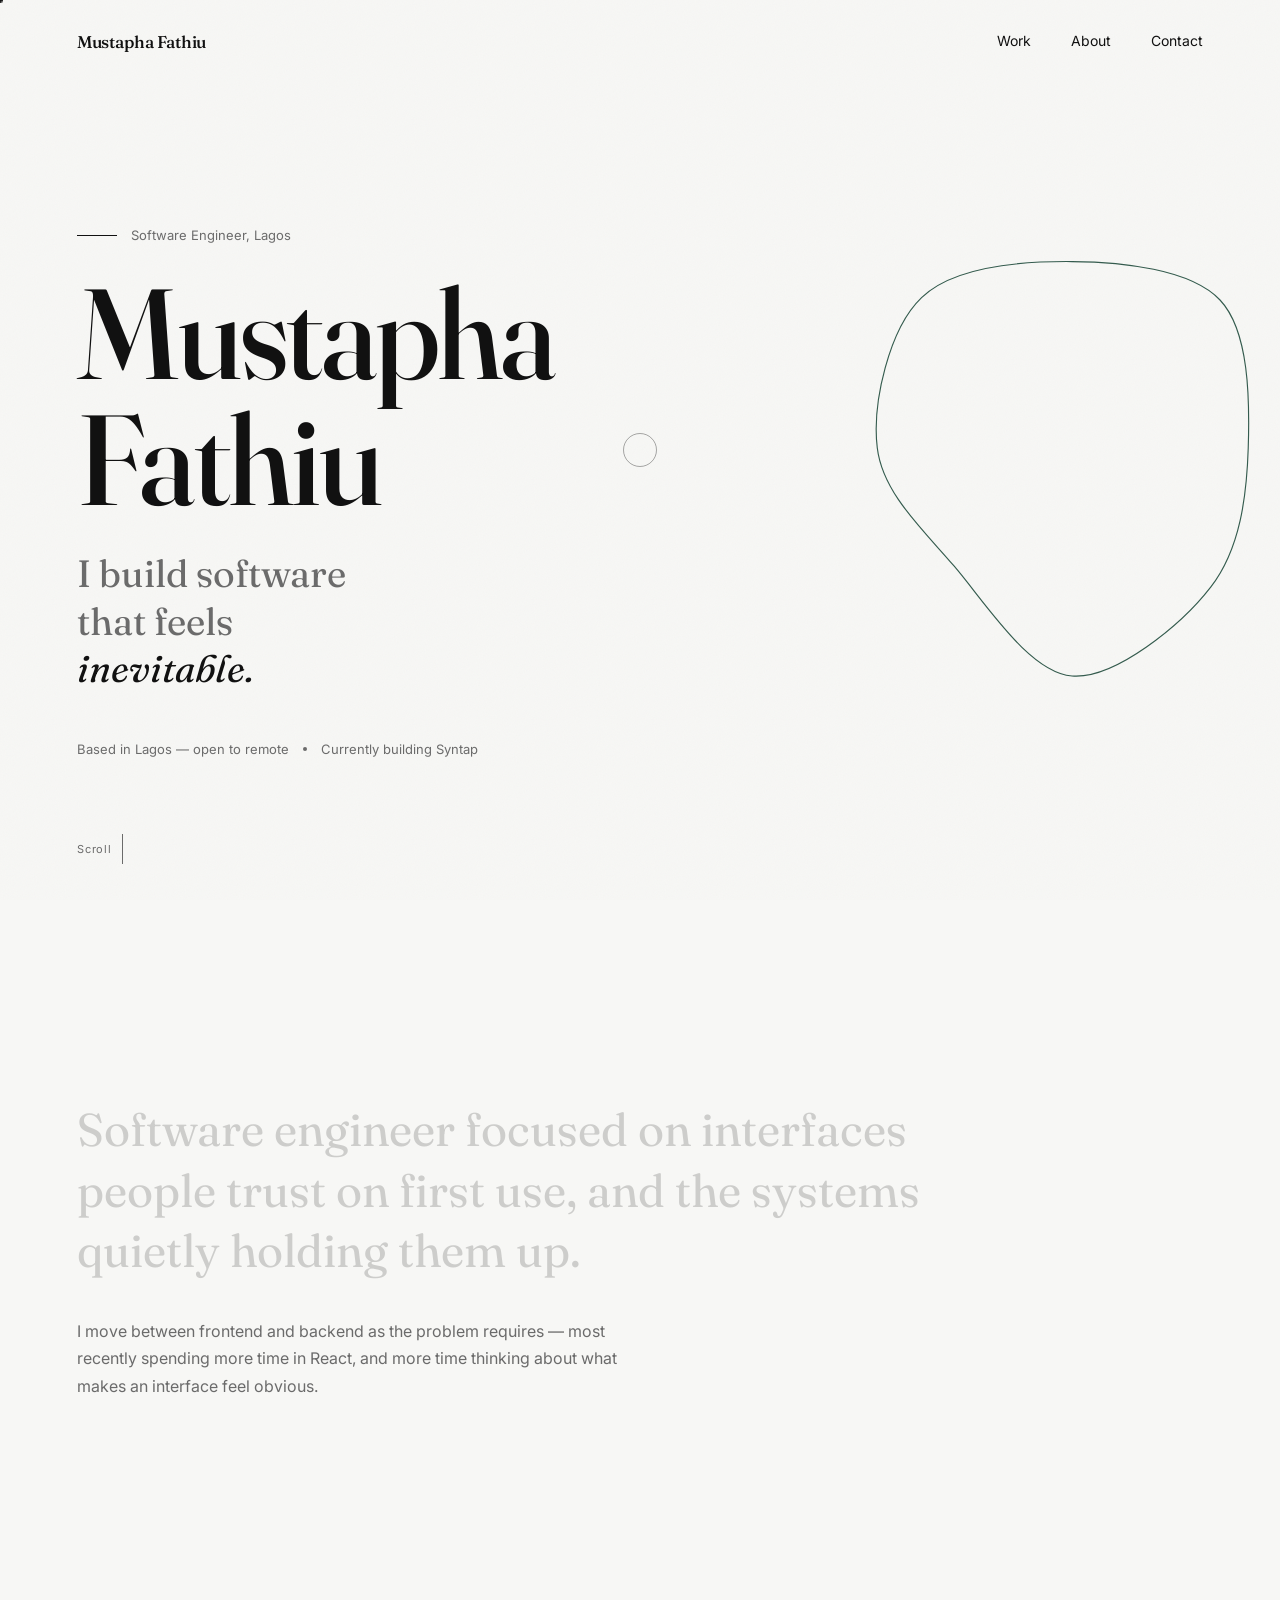
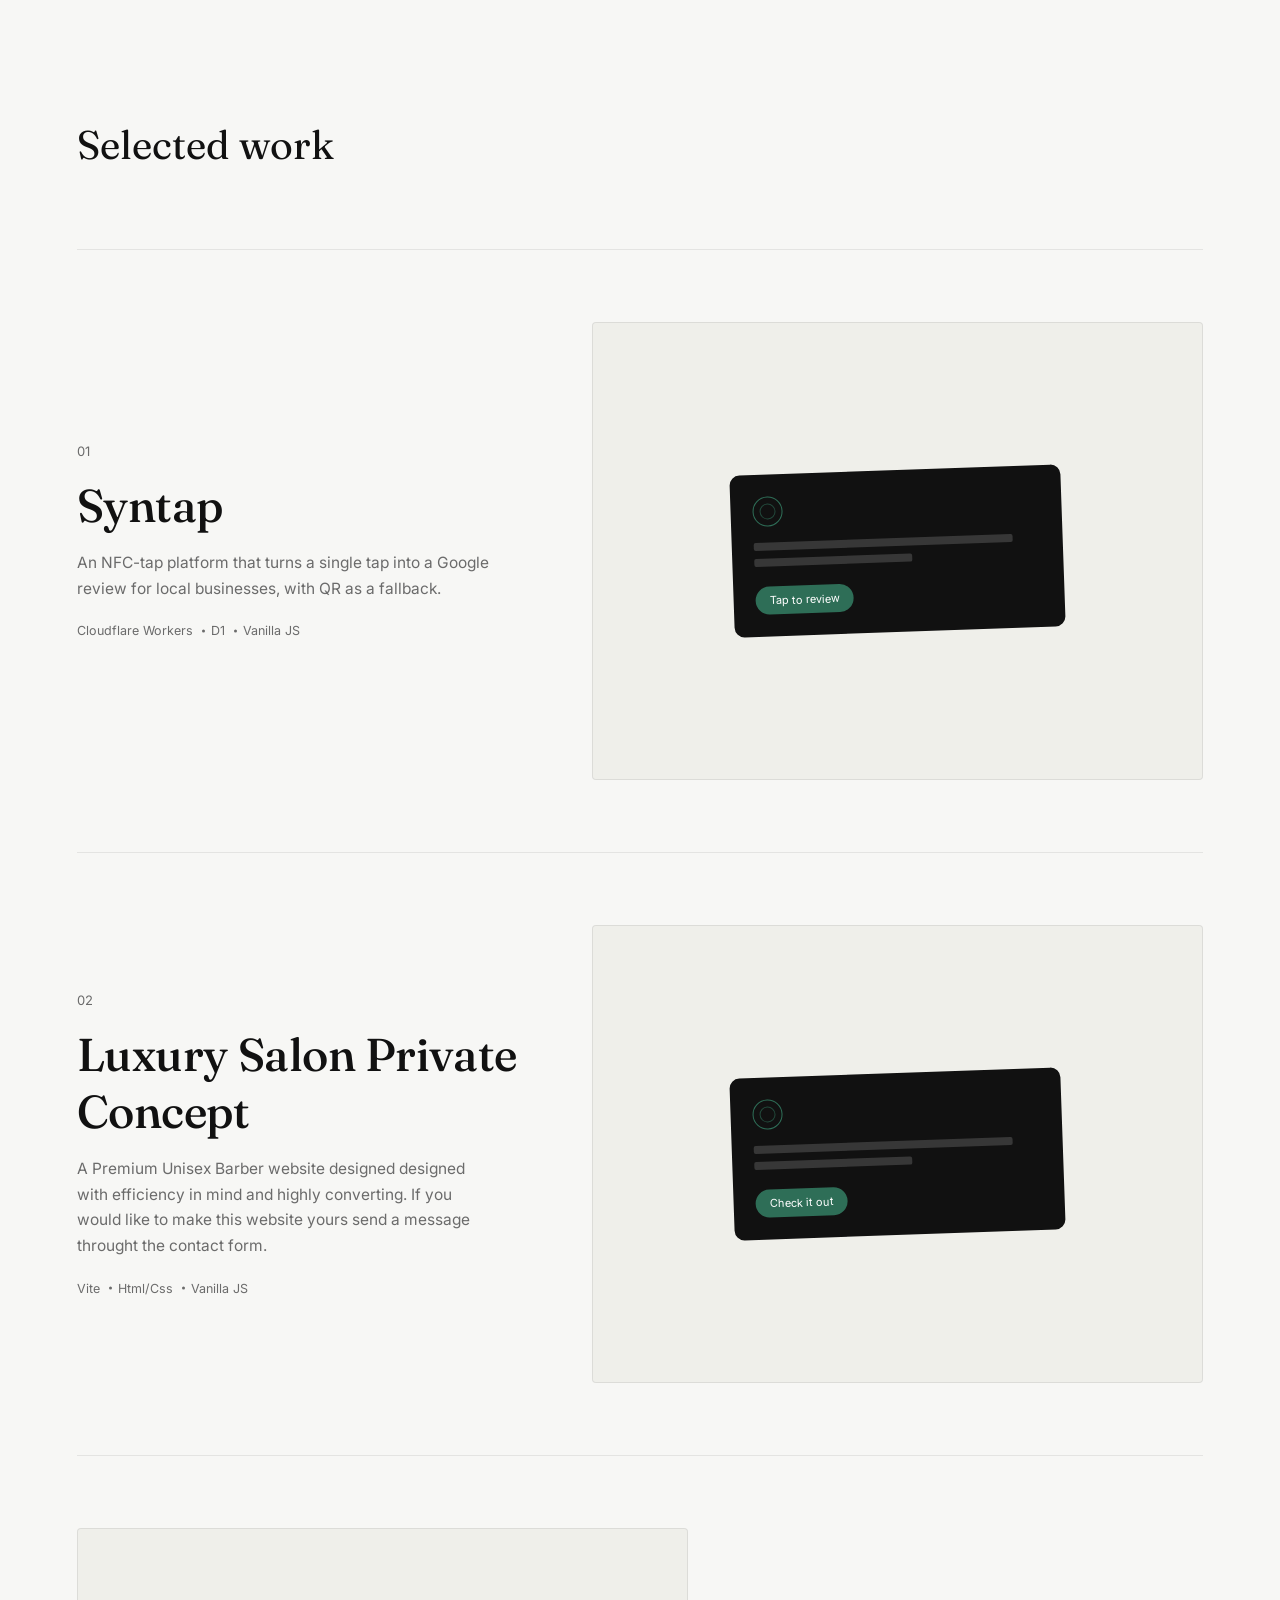
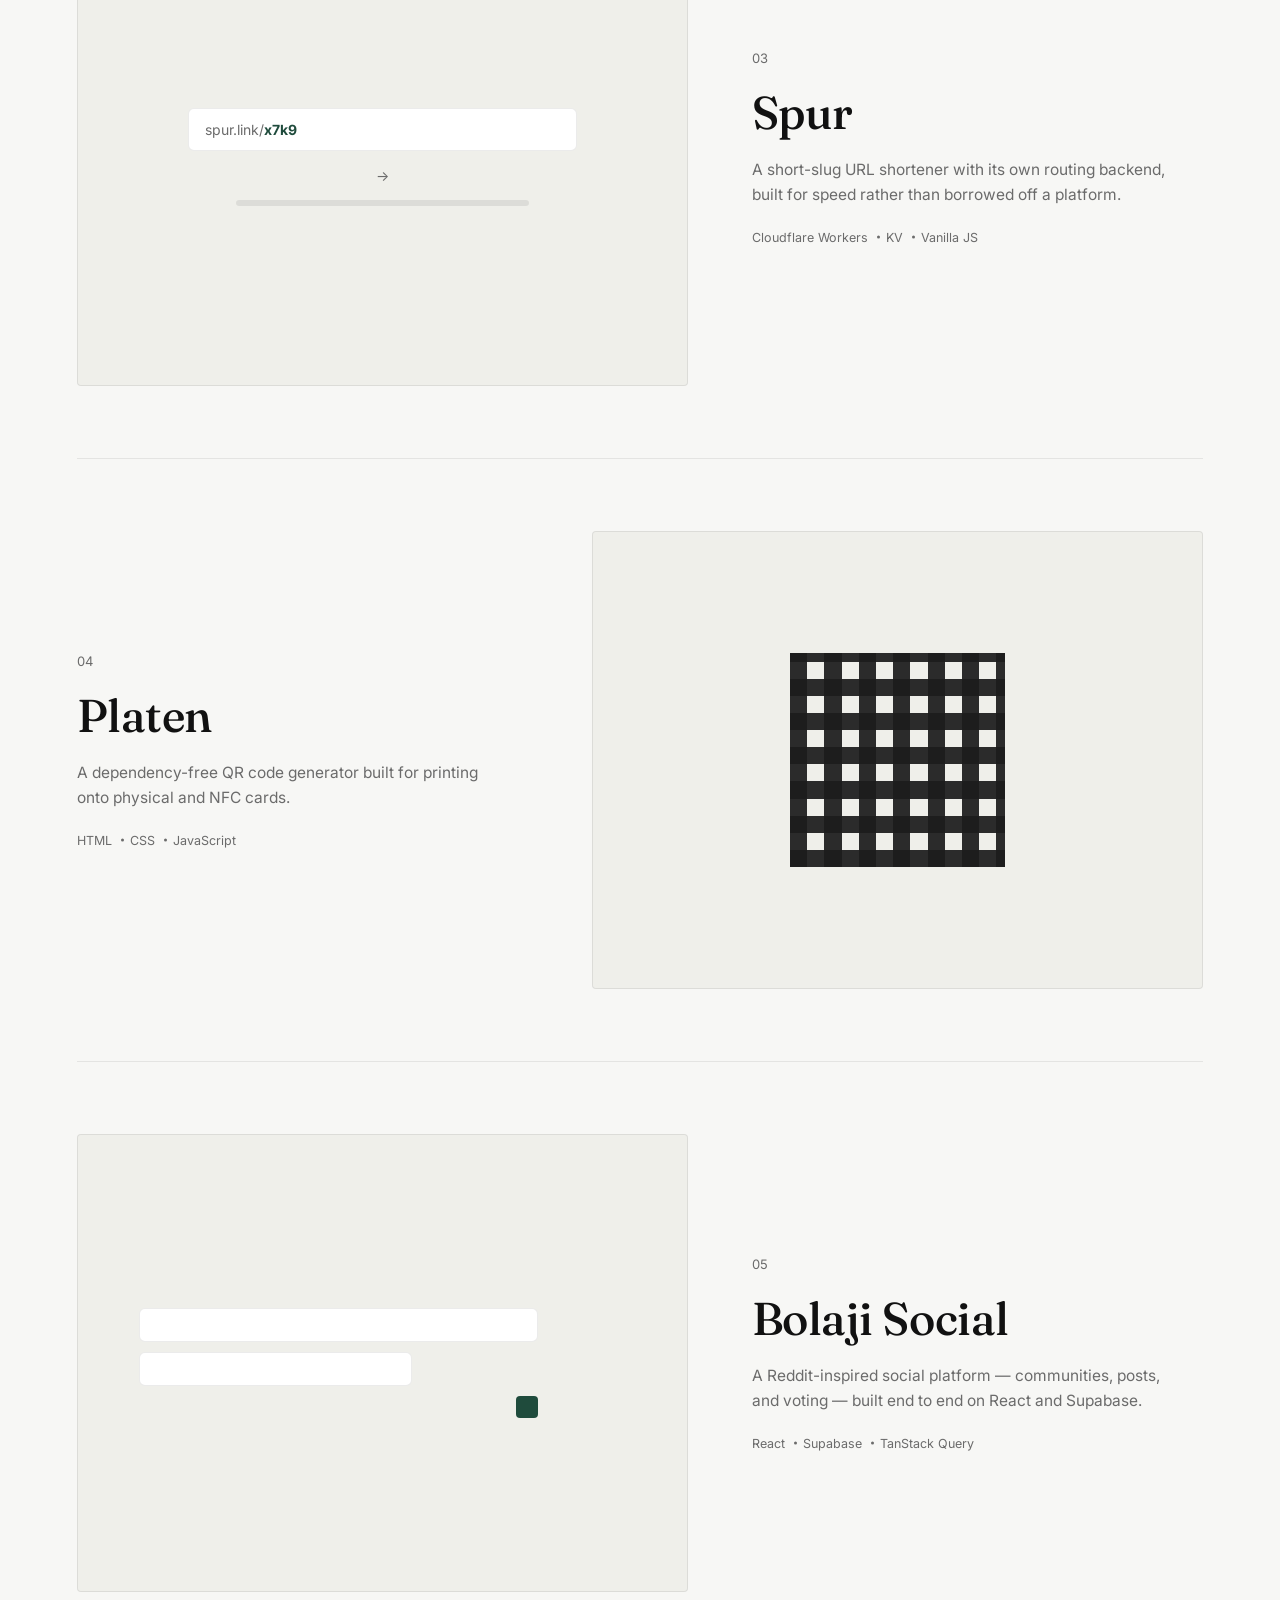
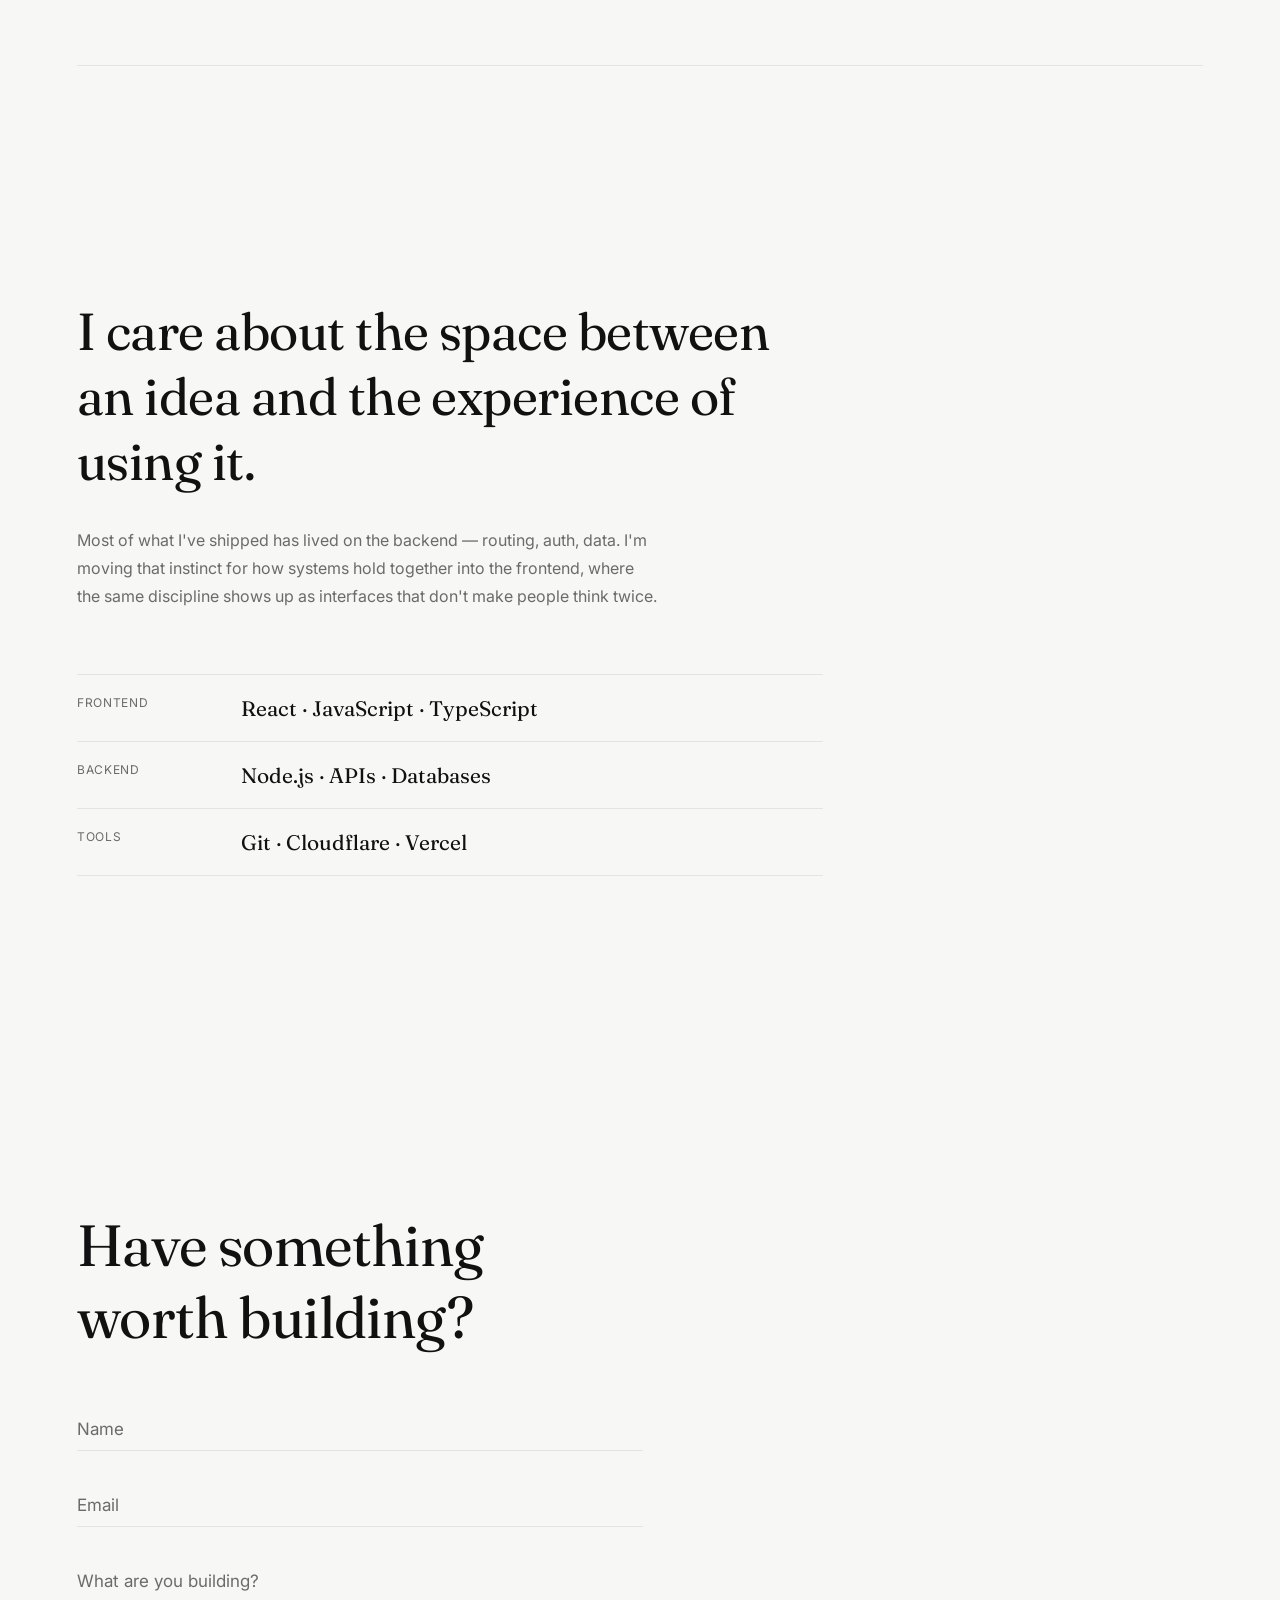
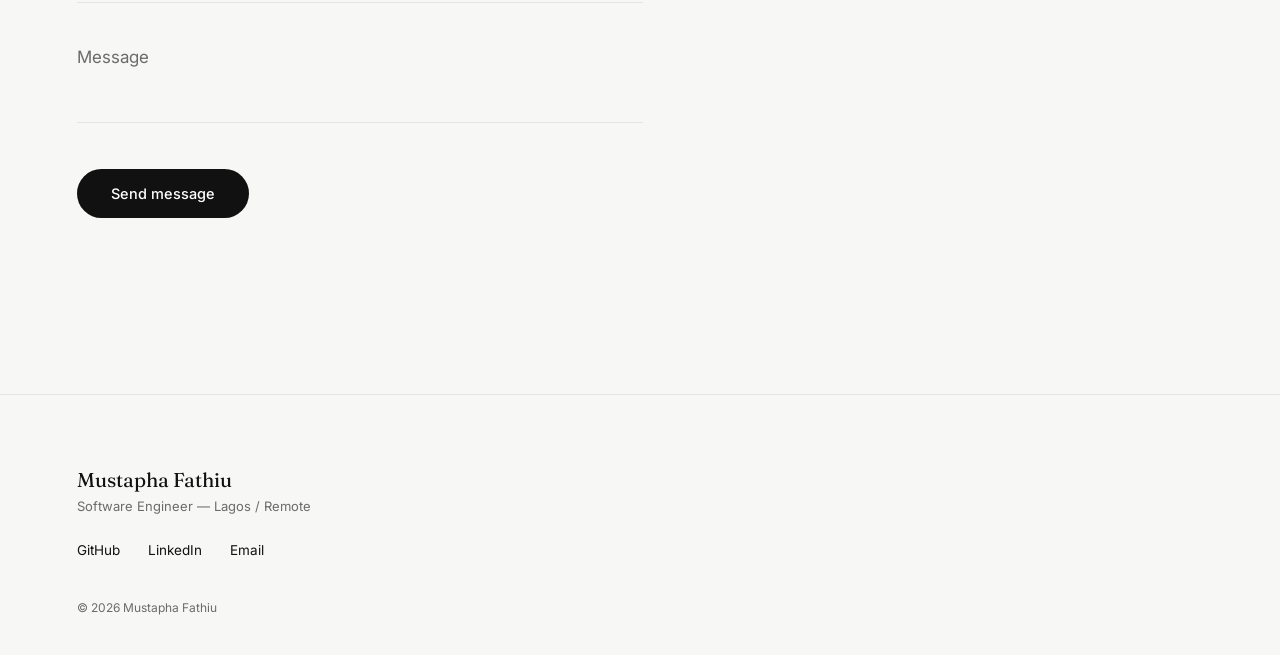
==== index.html @ afa65902 "Change project name to 'Luxury Salon Private Concept' Updated project name and description for clari" ====
<!DOCTYPE html>
<html lang="en">
<head>
<meta charset="UTF-8">
<meta name="viewport" content="width=device-width, initial-scale=1.0">
<title>Mustapha Fathiu — Software Engineer</title>
<meta name="description" content="Mustapha Fathiu, software engineer. Building interfaces, products, and systems that work.">
<link rel="preconnect" href="https://fonts.googleapis.com">
<link rel="preconnect" href="https://fonts.gstatic.com" crossorigin>
<link href="https://fonts.googleapis.com/css2?family=Fraunces:opsz,wght@9..144,300;9..144,400;9..144,500;9..144,600&family=Inter:wght@400;500;600&display=swap" rel="stylesheet">
<link rel="stylesheet" href="style.css">
</head>
<body>

<div class="grain" aria-hidden="true"></div>
<div class="cursor-dot" aria-hidden="true"></div>
<div class="cursor-ring" aria-hidden="true"></div>

<div class="progress-track" aria-hidden="true"><div class="progress-fill" id="progressFill"></div></div>

<a class="skip-link" href="#main">Skip to content</a>

<header class="nav" id="nav">
  <a href="#top" class="nav-mark">Mustapha Fathiu</a>
  <nav class="nav-links" aria-label="Primary">
    <a href="#work">Work</a>
    <a href="#about">About</a>
    <a href="#contact">Contact</a>
  </nav>
  <button class="nav-toggle" id="navToggle" aria-expanded="false" aria-controls="mobileMenu" aria-label="Open menu">
    <span></span><span></span>
  </button>
</header>

<div class="mobile-menu" id="mobileMenu">
  <a href="#work">Work</a>
  <a href="#about">About</a>
  <a href="#contact">Contact</a>
</div>

<main id="main">

  <section class="hero" id="top">
    <div class="hero-field" id="heroField" aria-hidden="true">
      <svg id="heroSvg" viewBox="0 0 600 600" preserveAspectRatio="xMidYMid meet">
        <path id="heroBlob" d="" fill="none" stroke="var(--accent)" stroke-width="1.1"></path>
      </svg>
    </div>

    <div class="hero-inner">
      <p class="hero-eyebrow reveal-line" data-reveal>
        <span class="line-draw" id="lineDraw"></span>
        <span class="eyebrow-text">Software Engineer, Lagos</span>
      </p>

      <h1 class="hero-name" aria-label="Mustapha Fathiu">
        <span class="split-word" data-speed="1">Mustapha</span>
        <span class="split-word" data-speed="0.85">Fathiu</span>
      </h1>

      <p class="hero-statement">
        <span class="split-line">I build software</span>
        <span class="split-line">that feels <em>inevitable.</em></span>
      </p>

      <div class="hero-meta">
        <span>Based in Lagos — open to remote</span>
        <span class="hero-meta-divider"></span>
        <span>Currently building Syntap</span>
      </div>
    </div>

    <div class="scroll-cue" aria-hidden="true">
      <span>Scroll</span>
      <span class="scroll-cue-line"></span>
    </div>
  </section>

  <section class="intro" id="intro">
    <p class="intro-statement" data-scramble>
      Software engineer focused on interfaces people trust on first use, and the systems quietly holding them up.
    </p>
    <p class="intro-sub">
      I move between frontend and backend as the problem requires — most recently spending more time in React, and more time thinking about what makes an interface feel obvious.
    </p>
  </section>

  <section class="work" id="work">
    <h2 class="section-title">Selected work</h2>

    <article class="project" data-tilt>
      <div class="project-info">
        <span class="project-index">01</span>
        <h3 class="project-name">Syntap</h3>
        <p class="project-desc">An NFC-tap platform that turns a single tap into a Google review for local businesses, with QR as a fallback.</p>
        <ul class="project-stack">
          <li>Cloudflare Workers</li><li>D1</li><li>Vanilla JS</li>
        </ul>
        <span class="project-link-label">View project<svg viewBox="0 0 12 12" width="12" height="12"><path d="M2 10 L10 2 M4 2 H10 V8" fill="none" stroke="currentColor" stroke-width="1"/></svg></span>
      </div>
      <div class="project-visual">
        <div class="mock mock-syntap">
          <div class="mock-card">
            <div class="mock-nfc"></div>
            <div class="mock-bar mock-bar-lg"></div>
            <div class="mock-bar mock-bar-sm"></div>
            <div class="mock-pill">Tap to review</div>
          </div>
        </div>
      </div>
      <!-- EDIT: replace # with the live Syntap URL -->
      <a class="project-link-overlay" href="https://syntap.tech" aria-label="View Syntap" target="_blank" rel="noopener"></a>
    </article>

    <article class="project" data-tilt>
      <div class="project-info">
        <span class="project-index">02</span>
        <h3 class="project-name">Luxury Salon Private Concept</h3>
        <p class="project-desc">A Premium Unisex Barber website designed designed with efficiency in mind and highly converting. If you would like to make this website yours send a message throught the contact form.</p>
        <ul class="project-stack">
          <li>Vite</li><li>Html/Css</li><li>Vanilla JS</li>
        </ul>
        <span class="project-link-label">View project<svg viewBox="0 0 12 12" width="12" height="12"><path d="M2 10 L10 2 M4 2 H10 V8" fill="none" stroke="currentColor" stroke-width="1"/></svg></span>
      </div>
      <div class="project-visual">
        <div class="mock mock-syntap">
          <div class="mock-card">
            <div class="mock-nfc"></div>
            <div class="mock-bar mock-bar-lg"></div>
            <div class="mock-bar mock-bar-sm"></div>
            <div class="mock-pill">Check it out</div>
          </div>
        </div>
      </div>
      <!-- EDIT: replace # with the live Syntap URL -->
      <a class="project-link-overlay" href="https://bdi-luxury-barber.netlify.app" aria-label="View BDI" target="_blank" rel="noopener"></a>
    </article>

    <article class="project project-reverse" data-tilt>
      <div class="project-info">
        <span class="project-index">03</span>
        <h3 class="project-name">Spur</h3>
        <p class="project-desc">A short-slug URL shortener with its own routing backend, built for speed rather than borrowed off a platform.</p>
        <ul class="project-stack">
          <li>Cloudflare Workers</li><li>KV</li><li>Vanilla JS</li>
        </ul>
        <span class="project-link-label">View project<svg viewBox="0 0 12 12" width="12" height="12"><path d="M2 10 L10 2 M4 2 H10 V8" fill="none" stroke="currentColor" stroke-width="1"/></svg></span>
      </div>
      <div class="project-visual">
        <div class="mock mock-spur">
          <div class="mock-input"><span>spur.link/</span><strong>x7k9</strong></div>
          <div class="mock-arrow">→</div>
          <div class="mock-url-full"></div>
        </div>
      </div>
      <!-- EDIT: replace # with the live Spur URL -->
      <a class="project-link-overlay" href="https://spur-shortener.bjmustapha48.workers.dev/" aria-label="View Spur" target="_blank" rel="noopener"></a>
    </article>

    <article class="project" data-tilt>
      <div class="project-info">
        <span class="project-index">04</span>
        <h3 class="project-name">Platen</h3>
        <p class="project-desc">A dependency-free QR code generator built for printing onto physical and NFC cards.</p>
        <ul class="project-stack">
          <li>HTML</li><li>CSS</li><li>JavaScript</li>
        </ul>
        <span class="project-link-label">View project<svg viewBox="0 0 12 12" width="12" height="12"><path d="M2 10 L10 2 M4 2 H10 V8" fill="none" stroke="currentColor" stroke-width="1"/></svg></span>
      </div>
      <div class="project-visual">
        <div class="mock mock-platen">
          <div class="mock-qr" id="mockQr"></div>
        </div>
      </div>
      <!-- EDIT: replace # with the live Platen URL -->
      <a class="project-link-overlay" href="https://fathiu.com/qr-code/" aria-label="View Platen" target="_blank" rel="noopener"></a>
    </article>

    <article class="project project-reverse" data-tilt>
      <div class="project-info">
        <span class="project-index">05</span>
        <h3 class="project-name">Bolaji Social</h3>
        <p class="project-desc">A Reddit-inspired social platform — communities, posts, and voting — built end to end on React and Supabase.</p>
        <ul class="project-stack">
          <li>React</li><li>Supabase</li><li>TanStack Query</li>
        </ul>
        <span class="project-link-label">View project<svg viewBox="0 0 12 12" width="12" height="12"><path d="M2 10 L10 2 M4 2 H10 V8" fill="none" stroke="currentColor" stroke-width="1"/></svg></span>
      </div>
      <div class="project-visual">
        <div class="mock mock-social">
          <div class="mock-post"></div>
          <div class="mock-post short"></div>
          <div class="mock-vote"></div>
        </div>
      </div>
      <!-- Live: Bolaji Social on Netlify -->
      <a class="project-link-overlay" href="https://bolaji-social-app.netlify.app" aria-label="View Bolaji Social" target="_blank" rel="noopener"></a>
    </article>
  </section>

  <section class="about" id="about">
    <h2 class="about-statement">
      I care about the space between an idea and the experience of using it.
    </h2>
    <p class="about-body">
      Most of what I've shipped has lived on the backend — routing, auth, data. I'm moving that instinct for how systems hold together into the frontend, where the same discipline shows up as interfaces that don't make people think twice.
    </p>

    <div class="stack-list">
      <div class="stack-row">
        <span class="stack-label">Frontend</span>
        <span class="stack-items">React · JavaScript · TypeScript</span>
      </div>
      <div class="stack-row">
        <span class="stack-label">Backend</span>
        <span class="stack-items">Node.js · APIs · Databases</span>
      </div>
      <div class="stack-row">
        <span class="stack-label">Tools</span>
        <span class="stack-items">Git · Cloudflare · Vercel</span>
      </div>
    </div>
  </section>

  <section class="contact" id="contact">
    <h2 class="contact-heading">Have something worth building?</h2>

    <!-- EDIT: replace your@email.com with your real address -->
    <form class="contact-form" id="contactForm" action="https://formsubmit.co/bjmustapha48@gmail.com" method="POST" novalidate>
      <!-- EDIT: change _next to your deployed thank-you.html URL once live -->
      <input type="hidden" name="_next" value="https://fathiu.com/thank-you.html">
      <input type="hidden" name="_subject" value="New message from fathiu.com">
      <input type="hidden" name="_captcha" value="false">
      <input type="text" name="_honey" style="display:none" tabindex="-1" autocomplete="off">
      <div class="field">
        <input type="text" id="name" name="name" placeholder=" " required autocomplete="name">
        <label for="name">Name</label>
        <span class="field-line"></span>
      </div>
      <div class="field">
        <input type="email" id="email" name="email" placeholder=" " required autocomplete="email">
        <label for="email">Email</label>
        <span class="field-line"></span>
      </div>
      <div class="field">
        <input type="text" id="subject" name="subject" placeholder=" " autocomplete="off">
        <label for="subject">What are you building?</label>
        <span class="field-line"></span>
      </div>
      <div class="field">
        <textarea id="message" name="message" rows="3" placeholder=" " required></textarea>
        <label for="message">Message</label>
        <span class="field-line"></span>
      </div>

      <button type="submit" class="submit-btn" id="submitBtn" data-magnetic>
        <span>Send message</span>
      </button>
      <p class="form-status" id="formStatus" role="status" aria-live="polite"></p>
    </form>
  </section>

</main>

<footer class="footer">
  <div class="footer-top">
    <span class="footer-name">Mustapha Fathiu</span>
    <span class="footer-role">Software Engineer — Lagos / Remote</span>
  </div>
  <div class="footer-links">
    <a href="https://github.com/bolaji0" target="_blank" rel="noopener">GitHub</a>
    <a href="https://ng.linkedin.com/in/mustapha-fathiu-7a85a422b" target="_blank" rel="noopener">LinkedIn</a>
    <a href="mailto:bjmustapha48@gmail.com">Email</a>
  </div>
  <p class="footer-bottom">© 2026 Mustapha Fathiu</p>
</footer>

<script src="script.js"></script>
</body>
</html>
---- style.css ----
/* ============================================================
   TOKENS
   ============================================================ */
:root {
  --bg: #F7F7F5;
  --ink: #111111;
  --ink-soft: #6B6B6B;
  --border: rgba(0,0,0,0.08);
  --accent: #1F4B3C;
  --accent-bright: #2E6E57;
  --surface: #EFEFEA;

  --font-display: 'Fraunces', Georgia, serif;
  --font-ui: 'Inter', -apple-system, BlinkMacSystemFont, sans-serif;

  --edge: clamp(24px, 6vw, 96px);
  --ease: cubic-bezier(0.16, 1, 0.3, 1);
  --ease-soft: cubic-bezier(0.4, 0, 0.2, 1);

  --nav-h: 84px;
}

* { box-sizing: border-box; }

html {
  scroll-behavior: smooth;
}

@media (prefers-reduced-motion: reduce) {
  html { scroll-behavior: auto; }
}

body {
  margin: 0;
  background: var(--bg);
  color: var(--ink);
  font-family: var(--font-ui);
  -webkit-font-smoothing: antialiased;
  overflow-x: hidden;
  cursor: default;
}

::selection { background: var(--accent); color: #fff; }

a { color: inherit; text-decoration: none; }

.skip-link {
  position: absolute;
  left: -999px;
  top: 0;
  background: var(--ink);
  color: #fff;
  padding: 12px 20px;
  z-index: 999;
}
.skip-link:focus { left: 16px; top: 16px; }

:focus-visible {
  outline: 2px solid var(--accent);
  outline-offset: 3px;
}

/* ============================================================
   GRAIN / AMBIENT BACKGROUND
   ============================================================ */
.grain {
  position: fixed;
  inset: 0;
  pointer-events: none;
  z-index: 1;
  opacity: 0.035;
  mix-blend-mode: multiply;
  background-image: url("data:image/svg+xml,%3Csvg xmlns='http://www.w3.org/2000/svg' width='120' height='120'%3E%3Cfilter id='n'%3E%3CfeTurbulence type='fractalNoise' baseFrequency='0.9' numOctaves='2' stitchTiles='stitch'/%3E%3C/filter%3E%3Crect width='100%25' height='100%25' filter='url(%23n)'/%3E%3C/svg%3E");
}

/* ============================================================
   CUSTOM CURSOR (desktop only)
   ============================================================ */
.cursor-dot, .cursor-ring {
  position: fixed;
  top: 0; left: 0;
  pointer-events: none;
  border-radius: 50%;
  z-index: 999;
  transform: translate(-50%, -50%);
  will-change: transform;
}
.cursor-dot {
  width: 5px; height: 5px;
  background: var(--ink);
  transition: opacity 0.2s var(--ease-soft);
}
.cursor-ring {
  width: 34px; height: 34px;
  border: 1px solid rgba(17,17,17,0.35);
  transition: width 0.25s var(--ease-soft), height 0.25s var(--ease-soft),
              border-color 0.25s var(--ease-soft), opacity 0.2s var(--ease-soft),
              background 0.25s var(--ease-soft);
}
.cursor-ring.is-link { width: 52px; height: 52px; border-color: var(--accent); }
.cursor-ring.is-project {
  width: 84px; height: 84px;
  border-color: transparent;
  background: var(--accent);
}
.cursor-ring.is-project::after {
  content: "VIEW";
  position: absolute;
  inset: 0;
  display: flex;
  align-items: center;
  justify-content: center;
  color: #fff;
  font-size: 11px;
  letter-spacing: 0.08em;
  font-family: var(--font-ui);
  font-weight: 500;
}

@media (hover: none), (pointer: coarse) {
  .cursor-dot, .cursor-ring { display: none; }
}
body.using-mouse { cursor: none; }
body.using-mouse a, body.using-mouse button { cursor: none; }

/* ============================================================
   SCROLL PROGRESS
   ============================================================ */
.progress-track {
  position: fixed;
  top: 0; left: 0;
  width: 100%;
  height: 2px;
  z-index: 998;
  background: transparent;
}
.progress-fill {
  height: 100%;
  width: 0%;
  background: var(--accent);
  transform-origin: left;
}

/* ============================================================
   NAVIGATION
   ============================================================ */
.nav {
  position: fixed;
  top: 0; left: 0; right: 0;
  height: var(--nav-h);
  display: flex;
  align-items: center;
  justify-content: space-between;
  padding: 0 var(--edge);
  z-index: 100;
  background: transparent;
  transition: background 0.4s var(--ease-soft), border-color 0.4s var(--ease-soft), backdrop-filter 0.4s;
  border-bottom: 1px solid transparent;
}
.nav.is-scrolled {
  background: rgba(247,247,245,0.72);
  backdrop-filter: blur(10px);
  -webkit-backdrop-filter: blur(10px);
  border-bottom-color: var(--border);
}
.nav-mark {
  font-family: var(--font-display);
  font-size: 17px;
  font-weight: 500;
  letter-spacing: -0.01em;
}
.nav-links {
  display: flex;
  gap: 40px;
  font-size: 14px;
}
.nav-links a {
  position: relative;
  padding-bottom: 3px;
}
.nav-links a::after {
  content: "";
  position: absolute;
  left: 0; bottom: 0;
  width: 100%; height: 1px;
  background: var(--ink);
  transform: scaleX(0);
  transform-origin: right;
  transition: transform 0.35s var(--ease);
}
.nav-links a:hover::after { transform: scaleX(1); transform-origin: left; }

.nav-toggle {
  display: none;
  background: none;
  border: none;
  width: 32px; height: 20px;
  position: relative;
  cursor: pointer;
}
.nav-toggle span {
  position: absolute;
  left: 0; right: 0;
  height: 1px;
  background: var(--ink);
  transition: transform 0.3s var(--ease-soft), opacity 0.3s;
}
.nav-toggle span:first-child { top: 4px; }
.nav-toggle span:last-child { bottom: 4px; }
.nav-toggle[aria-expanded="true"] span:first-child { transform: translateY(9px) rotate(45deg); }
.nav-toggle[aria-expanded="true"] span:last-child { transform: translateY(-9px) rotate(-45deg); }

.mobile-menu {
  position: fixed;
  inset: 0;
  z-index: 90;
  background: var(--bg);
  display: flex;
  flex-direction: column;
  justify-content: center;
  gap: 28px;
  padding: 0 var(--edge);
  transform: translateY(-100%);
  transition: transform 0.5s var(--ease);
}
.mobile-menu.is-open { transform: translateY(0); }
.mobile-menu a {
  font-family: var(--font-display);
  font-size: 40px;
}

/* ============================================================
   HERO
   ============================================================ */
.hero {
  position: relative;
  min-height: 100vh;
  display: flex;
  flex-direction: column;
  justify-content: center;
  padding: var(--nav-h) var(--edge) 0;
  overflow: hidden;
}

.hero-field {
  position: absolute;
  right: -8%;
  top: 50%;
  transform: translateY(-50%);
  width: min(56vw, 620px);
  aspect-ratio: 1;
  z-index: 0;
  opacity: 0.9;
}
.hero-field svg { width: 100%; height: 100%; }

.hero-inner { position: relative; z-index: 2; max-width: 900px; }

.hero-eyebrow {
  display: flex;
  align-items: center;
  gap: 14px;
  font-size: 13px;
  color: var(--ink-soft);
  margin: 0 0 28px;
}
.line-draw {
  display: inline-block;
  width: 40px;
  height: 1px;
  background: var(--ink);
  transform: scaleX(0);
  transform-origin: left;
  animation: drawLine 0.9s var(--ease) 0.15s forwards;
}
@keyframes drawLine { to { transform: scaleX(1); } }
.eyebrow-text {
  opacity: 0;
  animation: fadeUp 0.7s var(--ease) 0.45s forwards;
}

.hero-name {
  margin: 0;
  font-family: var(--font-display);
  font-weight: 500;
  font-size: clamp(48px, 10vw, 128px);
  line-height: 0.98;
  letter-spacing: -0.02em;
  display: flex;
  flex-direction: column;
}
.split-word {
  display: inline-block;
  opacity: 0;
  transform: translateY(60%);
  animation: revealWord 1s var(--ease) forwards;
}
.split-word:nth-child(1) { animation-delay: 0.55s; }
.split-word:nth-child(2) { animation-delay: 0.68s; }
@keyframes revealWord {
  to { opacity: 1; transform: translateY(0); }
}

.hero-statement {
  margin: 28px 0 0;
  font-family: var(--font-display);
  font-weight: 400;
  font-style: normal;
  font-size: clamp(22px, 3.4vw, 38px);
  line-height: 1.25;
  color: var(--ink-soft);
  max-width: 14ch;
}
.hero-statement em {
  font-style: italic;
  color: var(--ink);
}
.split-line {
  display: block;
  opacity: 0;
  transform: translateY(20px);
  animation: fadeUp 0.9s var(--ease) forwards;
}
.split-line:nth-child(1) { animation-delay: 0.95s; }
.split-line:nth-child(2) { animation-delay: 1.08s; }

.hero-meta {
  margin-top: 48px;
  display: flex;
  align-items: center;
  gap: 14px;
  font-size: 13px;
  color: var(--ink-soft);
  opacity: 0;
  animation: fadeUp 0.8s var(--ease) 1.3s forwards;
}
.hero-meta-divider {
  width: 4px; height: 4px;
  border-radius: 50%;
  background: var(--ink-soft);
}

@keyframes fadeUp {
  from { opacity: 0; transform: translateY(16px); }
  to { opacity: 1; transform: translateY(0); }
}

.scroll-cue {
  position: absolute;
  bottom: 36px;
  left: var(--edge);
  display: flex;
  align-items: center;
  gap: 10px;
  font-size: 11px;
  letter-spacing: 0.08em;
  color: var(--ink-soft);
  opacity: 0;
  animation: fadeUp 0.8s var(--ease) 1.6s forwards;
}
.scroll-cue-line {
  width: 1px; height: 30px;
  background: var(--ink-soft);
  position: relative;
  overflow: hidden;
}
.scroll-cue-line::after {
  content: "";
  position: absolute;
  top: -100%; left: 0;
  width: 100%; height: 100%;
  background: var(--ink);
  animation: cueDrop 1.8s ease-in-out infinite;
}
@keyframes cueDrop {
  0% { top: -100%; }
  60% { top: 100%; }
  100% { top: 100%; }
}

/* ============================================================
   INTRO
   ============================================================ */
.intro {
  padding: clamp(100px, 16vw, 200px) var(--edge);
  max-width: 1000px;
}
.intro-statement {
  font-family: var(--font-display);
  font-weight: 400;
  font-size: clamp(26px, 4.4vw, 46px);
  line-height: 1.32;
  margin: 0 0 36px;
}
.intro-statement .word {
  color: rgba(17,17,17,0.18);
  transition: color 0.4s var(--ease-soft);
}
.intro-statement .word.is-lit { color: var(--ink); }

.intro-sub {
  font-size: 16px;
  line-height: 1.7;
  color: var(--ink-soft);
  max-width: 56ch;
  margin: 0;
}

/* ============================================================
   WORK
   ============================================================ */
.work {
  padding: clamp(60px, 10vw, 120px) var(--edge) clamp(40px, 8vw, 80px);
}
.section-title {
  font-family: var(--font-display);
  font-weight: 400;
  font-size: clamp(28px, 4vw, 40px);
  margin: 0 0 clamp(40px, 8vw, 80px);
}

.project {
  position: relative;
  display: grid;
  grid-template-columns: 0.85fr 1.15fr;
  gap: clamp(32px, 5vw, 80px);
  align-items: center;
  padding: clamp(40px, 7vw, 72px) 0;
  border-top: 1px solid var(--border);
}
.project:last-child { border-bottom: 1px solid var(--border); }
.project-reverse { direction: rtl; }
.project-reverse > * { direction: ltr; }

.project-link-overlay {
  position: absolute;
  inset: 0;
  z-index: 5;
}

.project-link-label {
  display: inline-flex;
  align-items: center;
  gap: 6px;
  font-size: 13px;
  color: var(--ink);
  opacity: 0;
  transform: translateX(-6px);
  transition: opacity 0.3s var(--ease-soft), transform 0.3s var(--ease-soft);
}
.project-link-label svg { color: var(--accent); }
.project:hover .project-link-label { opacity: 1; transform: translateX(0); }

.project-index {
  display: block;
  font-size: 13px;
  color: var(--ink-soft);
  margin-bottom: 18px;
  transition: color 0.3s;
}
.project:hover .project-index { color: var(--accent); }

.project-name {
  font-family: var(--font-display);
  font-weight: 500;
  font-size: clamp(30px, 4vw, 46px);
  margin: 0 0 16px;
  letter-spacing: -0.01em;
}
.project-desc {
  font-size: 15.5px;
  line-height: 1.65;
  color: var(--ink-soft);
  max-width: 42ch;
  margin: 0 0 22px;
}
.project-stack {
  display: flex;
  flex-wrap: wrap;
  gap: 8px 18px;
  list-style: none;
  margin: 0; padding: 0;
  font-size: 12.5px;
  color: var(--ink-soft);
}
.project-stack li { position: relative; }
.project-stack li:not(:last-child)::after {
  content: "";
  position: absolute;
  right: -12px; top: 50%;
  width: 3px; height: 3px;
  border-radius: 50%;
  background: var(--ink-soft);
  transform: translateY(-50%);
}

.project-visual {
  aspect-ratio: 4/3;
  border-radius: 4px;
  overflow: hidden;
  background: var(--surface);
  border: 1px solid var(--border);
  transition: transform 0.5s var(--ease);
  will-change: transform;
}
.project:hover .project-visual { transform: scale(1.015); }

.mock {
  width: 100%; height: 100%;
  display: flex;
  align-items: center;
  justify-content: center;
  position: relative;
  padding: 10%;
}

/* Syntap mock */
.mock-syntap .mock-card {
  background: var(--ink);
  color: #fff;
  border-radius: 10px;
  width: 68%;
  padding: 22px;
  transform: rotate(-2deg);
}
.mock-nfc {
  width: 30px; height: 30px;
  border: 1.5px solid var(--accent-bright);
  border-radius: 50%;
  margin-bottom: 16px;
  position: relative;
}
.mock-nfc::before {
  content: "";
  position: absolute;
  inset: 6px;
  border: 1.5px solid var(--accent-bright);
  border-radius: 50%;
  opacity: 0.6;
}
.mock-bar { height: 8px; border-radius: 2px; background: rgba(255,255,255,0.16); margin-bottom: 8px; }
.mock-bar-lg { width: 90%; }
.mock-bar-sm { width: 55%; margin-bottom: 20px; }
.mock-pill {
  display: inline-block;
  font-size: 11px;
  background: var(--accent-bright);
  padding: 7px 14px;
  border-radius: 100px;
}

/* Spur mock */
.mock-spur {
  flex-direction: column;
  gap: 16px;
}
.mock-input {
  background: #fff;
  border: 1px solid var(--border);
  border-radius: 6px;
  padding: 12px 16px;
  font-size: 14px;
  color: var(--ink-soft);
  width: 80%;
}
.mock-input strong { color: var(--accent); }
.mock-arrow { color: var(--ink-soft); font-size: 14px; }
.mock-url-full {
  width: 60%; height: 6px;
  background: var(--border);
  border-radius: 4px;
}

/* Platen mock */
.mock-qr {
  width: 44%;
  aspect-ratio: 1;
  background:
    repeating-linear-gradient(90deg, var(--ink) 0 8%, transparent 8% 16%),
    repeating-linear-gradient(0deg, var(--ink) 0 8%, transparent 8% 16%);
  background-blend-mode: multiply;
  opacity: 0.88;
}

/* Social mock */
.mock-social {
  flex-direction: column;
  align-items: flex-start;
  gap: 10px;
}
.mock-post {
  width: 82%; height: 34px;
  background: #fff;
  border: 1px solid var(--border);
  border-radius: 6px;
}
.mock-post.short { width: 56%; }
.mock-vote {
  width: 22px; height: 22px;
  border-radius: 4px;
  background: var(--accent);
  align-self: flex-end;
  margin-right: 18%;
}

/* ============================================================
   ABOUT
   ============================================================ */
.about {
  padding: clamp(80px, 12vw, 160px) var(--edge);
  max-width: 900px;
}
.about-statement {
  font-family: var(--font-display);
  font-weight: 400;
  font-size: clamp(30px, 5vw, 52px);
  line-height: 1.25;
  margin: 0 0 32px;
  letter-spacing: -0.01em;
}
.about-body {
  font-size: 16px;
  line-height: 1.75;
  color: var(--ink-soft);
  max-width: 58ch;
  margin: 0 0 64px;
}

.stack-list {
  display: flex;
  flex-direction: column;
  border-top: 1px solid var(--border);
}
.stack-row {
  display: grid;
  grid-template-columns: 140px 1fr;
  gap: 24px;
  padding: 20px 0;
  border-bottom: 1px solid var(--border);
  overflow: hidden;
}
.stack-label {
  font-size: 12px;
  letter-spacing: 0.06em;
  text-transform: uppercase;
  color: var(--ink-soft);
}
.stack-items {
  font-family: var(--font-display);
  font-size: clamp(17px, 2vw, 21px);
  transform: translateX(30px);
  opacity: 0;
  transition: transform 0.7s var(--ease), opacity 0.7s var(--ease);
}
.stack-row.in-view .stack-items { transform: translateX(0); opacity: 1; }

/* ============================================================
   CONTACT
   ============================================================ */
.contact {
  padding: clamp(80px, 14vw, 180px) var(--edge) clamp(60px, 10vw, 120px);
  max-width: 720px;
}
.contact-heading {
  font-family: var(--font-display);
  font-weight: 400;
  font-size: clamp(32px, 5.6vw, 58px);
  margin: 0 0 56px;
  letter-spacing: -0.01em;
}

.contact-form {
  display: flex;
  flex-direction: column;
  gap: 34px;
}

.field {
  position: relative;
  opacity: 0;
  transform: translateY(16px);
  transition: opacity 0.6s var(--ease), transform 0.6s var(--ease);
}
.contact.in-view .field { opacity: 1; transform: translateY(0); }
.contact.in-view .field:nth-child(1) { transition-delay: 0.05s; }
.contact.in-view .field:nth-child(2) { transition-delay: 0.15s; }
.contact.in-view .field:nth-child(3) { transition-delay: 0.25s; }
.contact.in-view .field:nth-child(4) { transition-delay: 0.35s; }

.field input, .field textarea {
  width: 100%;
  border: none;
  background: transparent;
  font-family: var(--font-ui);
  font-size: 17px;
  color: var(--ink);
  padding: 10px 0 12px;
  resize: none;
}
.field input:focus, .field textarea:focus { outline: none; }

.field label {
  position: absolute;
  left: 0; top: 10px;
  font-size: 17px;
  color: var(--ink-soft);
  pointer-events: none;
  transition: transform 0.25s var(--ease-soft), font-size 0.25s var(--ease-soft), color 0.25s;
  transform-origin: left top;
}
.field input:focus + label,
.field input:not(:placeholder-shown) + label,
.field input:valid:not(:placeholder-shown) + label,
.field textarea:focus + label,
.field textarea:not(:placeholder-shown) + label {
  transform: translateY(-22px) scale(0.78);
  color: var(--ink);
}
.field input:required:invalid:not(:placeholder-shown) + label {
  color: #B5453A;
}

.field-line {
  position: absolute;
  left: 0; bottom: 0;
  width: 100%; height: 1px;
  background: var(--border);
}
.field-line::after {
  content: "";
  position: absolute;
  left: 0; bottom: 0;
  width: 100%; height: 1px;
  background: var(--ink);
  transform: scaleX(0);
  transform-origin: left;
  transition: transform 0.4s var(--ease);
}
.field input:focus ~ .field-line::after,
.field textarea:focus ~ .field-line::after { transform: scaleX(1); }

.submit-btn {
  margin-top: 12px;
  align-self: flex-start;
  position: relative;
  background: var(--ink);
  color: #fff;
  border: none;
  padding: 16px 34px;
  font-family: var(--font-ui);
  font-size: 14.5px;
  font-weight: 500;
  border-radius: 100px;
  cursor: pointer;
  transition: background 0.3s var(--ease-soft), transform 0.15s var(--ease-soft);
  will-change: transform;
}
.submit-btn:hover { background: var(--accent); }
.submit-btn span { display: inline-block; }

.form-status {
  font-size: 13px;
  color: var(--ink-soft);
  min-height: 18px;
  margin: 4px 0 0;
}

/* ============================================================
   FOOTER
   ============================================================ */
.footer {
  padding: clamp(48px, 8vw, 72px) var(--edge) 40px;
  border-top: 1px solid var(--border);
}
.footer-top {
  display: flex;
  flex-direction: column;
  gap: 6px;
  margin-bottom: 28px;
}
.footer-name {
  font-family: var(--font-display);
  font-size: 20px;
}
.footer-role {
  font-size: 13px;
  color: var(--ink-soft);
}
.footer-links {
  display: flex;
  gap: 28px;
  font-size: 13.5px;
  margin-bottom: 40px;
}
.footer-links a { position: relative; padding-bottom: 2px; }
.footer-links a::after {
  content: "";
  position: absolute;
  left: 0; bottom: 0;
  width: 100%; height: 1px;
  background: var(--ink);
  transform: scaleX(0);
  transform-origin: right;
  transition: transform 0.3s var(--ease);
}
.footer-links a:hover::after { transform: scaleX(1); transform-origin: left; }
.footer-bottom {
  font-size: 12px;
  color: var(--ink-soft);
  margin: 0;
}

/* ============================================================
   SCROLL REVEAL (generic)
   ============================================================ */
[data-reveal-up] {
  opacity: 0;
  transform: translateY(28px);
  transition: opacity 0.8s var(--ease), transform 0.8s var(--ease);
}
[data-reveal-up].in-view {
  opacity: 1;
  transform: translateY(0);
}

/* ============================================================
   THANK YOU PAGE
   ============================================================ */
.ty-screen {
  min-height: 100vh;
  display: flex;
  flex-direction: column;
  padding: clamp(24px, 6vw, 96px);
}
.ty-mark {
  font-family: var(--font-display);
  font-size: 17px;
  font-weight: 500;
}
.ty-inner {
  flex: 1;
  display: flex;
  flex-direction: column;
  align-items: flex-start;
  justify-content: center;
  max-width: 560px;
}
.ty-check {
  color: var(--accent);
  margin-bottom: 28px;
  opacity: 0;
  transform: scale(0.85);
  animation: tyPop 0.6s var(--ease) 0.1s forwards;
}
@keyframes tyPop {
  to { opacity: 1; transform: scale(1); }
}
.ty-heading {
  font-family: var(--font-display);
  font-weight: 400;
  font-size: clamp(32px, 5.6vw, 56px);
  margin: 0 0 20px;
  letter-spacing: -0.01em;
  opacity: 0;
  transform: translateY(16px);
  animation: fadeUp 0.7s var(--ease) 0.25s forwards;
}
.ty-body {
  font-size: 16px;
  line-height: 1.7;
  color: var(--ink-soft);
  margin: 0 0 36px;
  opacity: 0;
  transform: translateY(16px);
  animation: fadeUp 0.7s var(--ease) 0.4s forwards;
}
.ty-redirect {
  font-size: 13px;
  color: var(--ink-soft);
  opacity: 0;
  animation: fadeUp 0.7s var(--ease) 0.55s forwards;
}
.ty-redirect a {
  color: var(--ink);
  border-bottom: 1px solid var(--ink);
}
.ty-redirect #tyCount {
  font-variant-numeric: tabular-nums;
}
@media (max-width: 860px) {
  .nav-links { display: none; }
  .nav-toggle { display: block; }
  .hero-field { width: 78vw; opacity: 0.6; right: -20%; }
  .project, .project-reverse {
    grid-template-columns: 1fr;
    direction: ltr;
  }
  .project-visual { order: -1; aspect-ratio: 16/10; }
  .stack-row { grid-template-columns: 1fr; gap: 8px; }
}

@media (max-width: 480px) {
  .hero-meta { flex-direction: column; align-items: flex-start; gap: 6px; }
  .hero-meta-divider { display: none; }
}

@media (prefers-reduced-motion: reduce) {
  *, *::before, *::after {
    animation-duration: 0.001s !important;
    animation-delay: 0s !important;
    transition-duration: 0.001s !important;
    scroll-behavior: auto !important;
  }
}
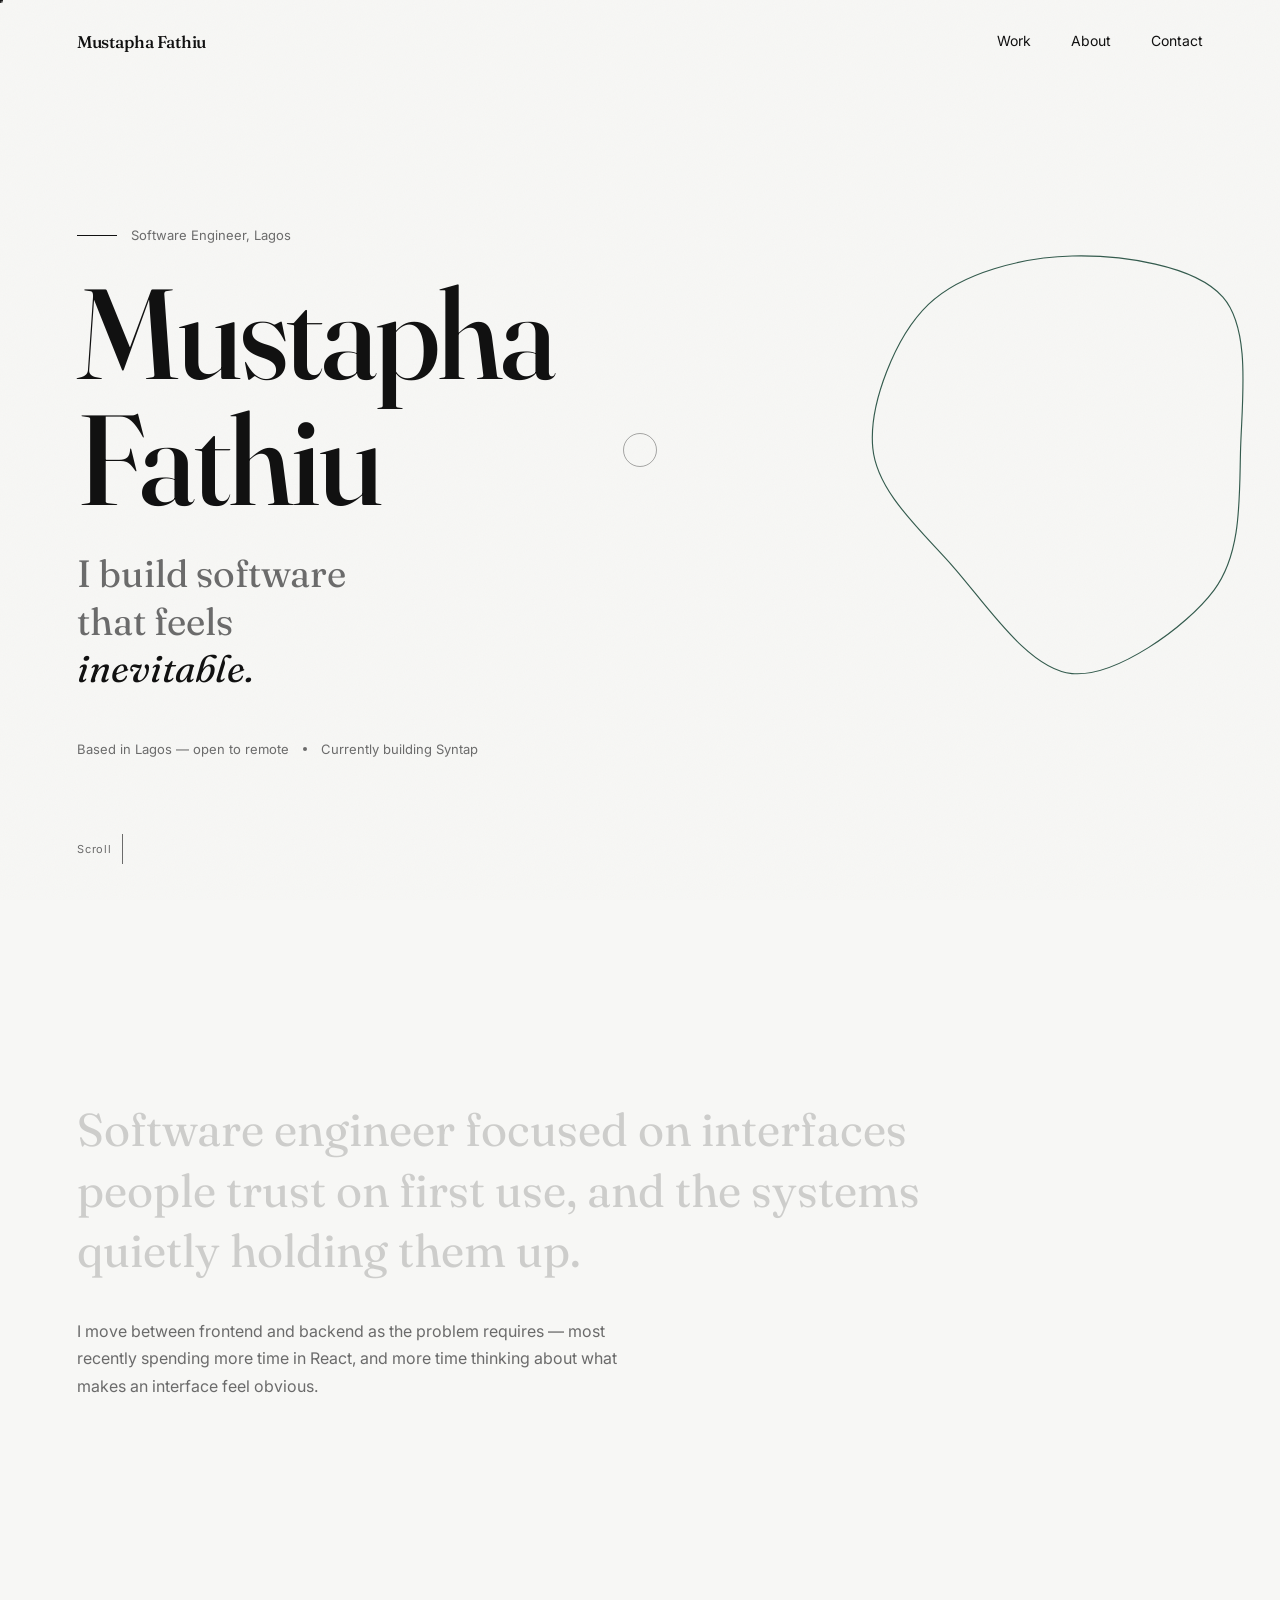
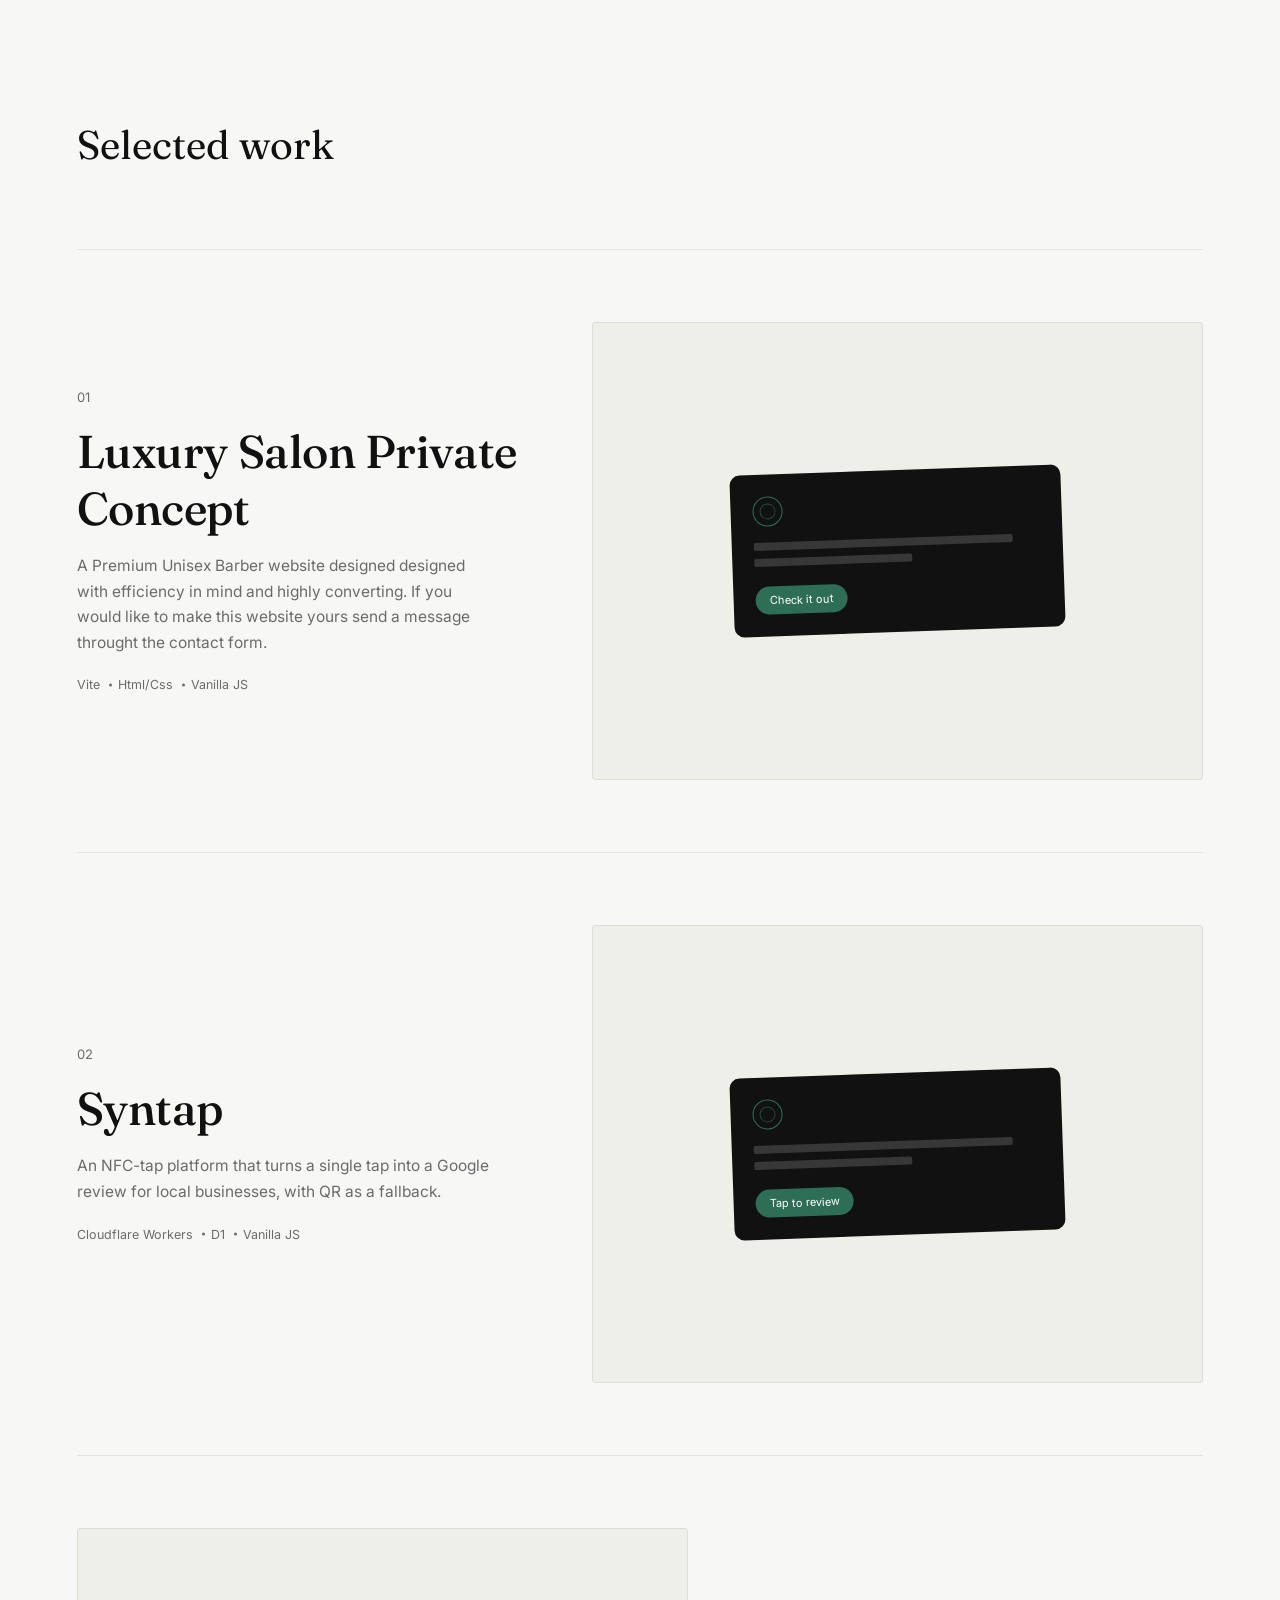
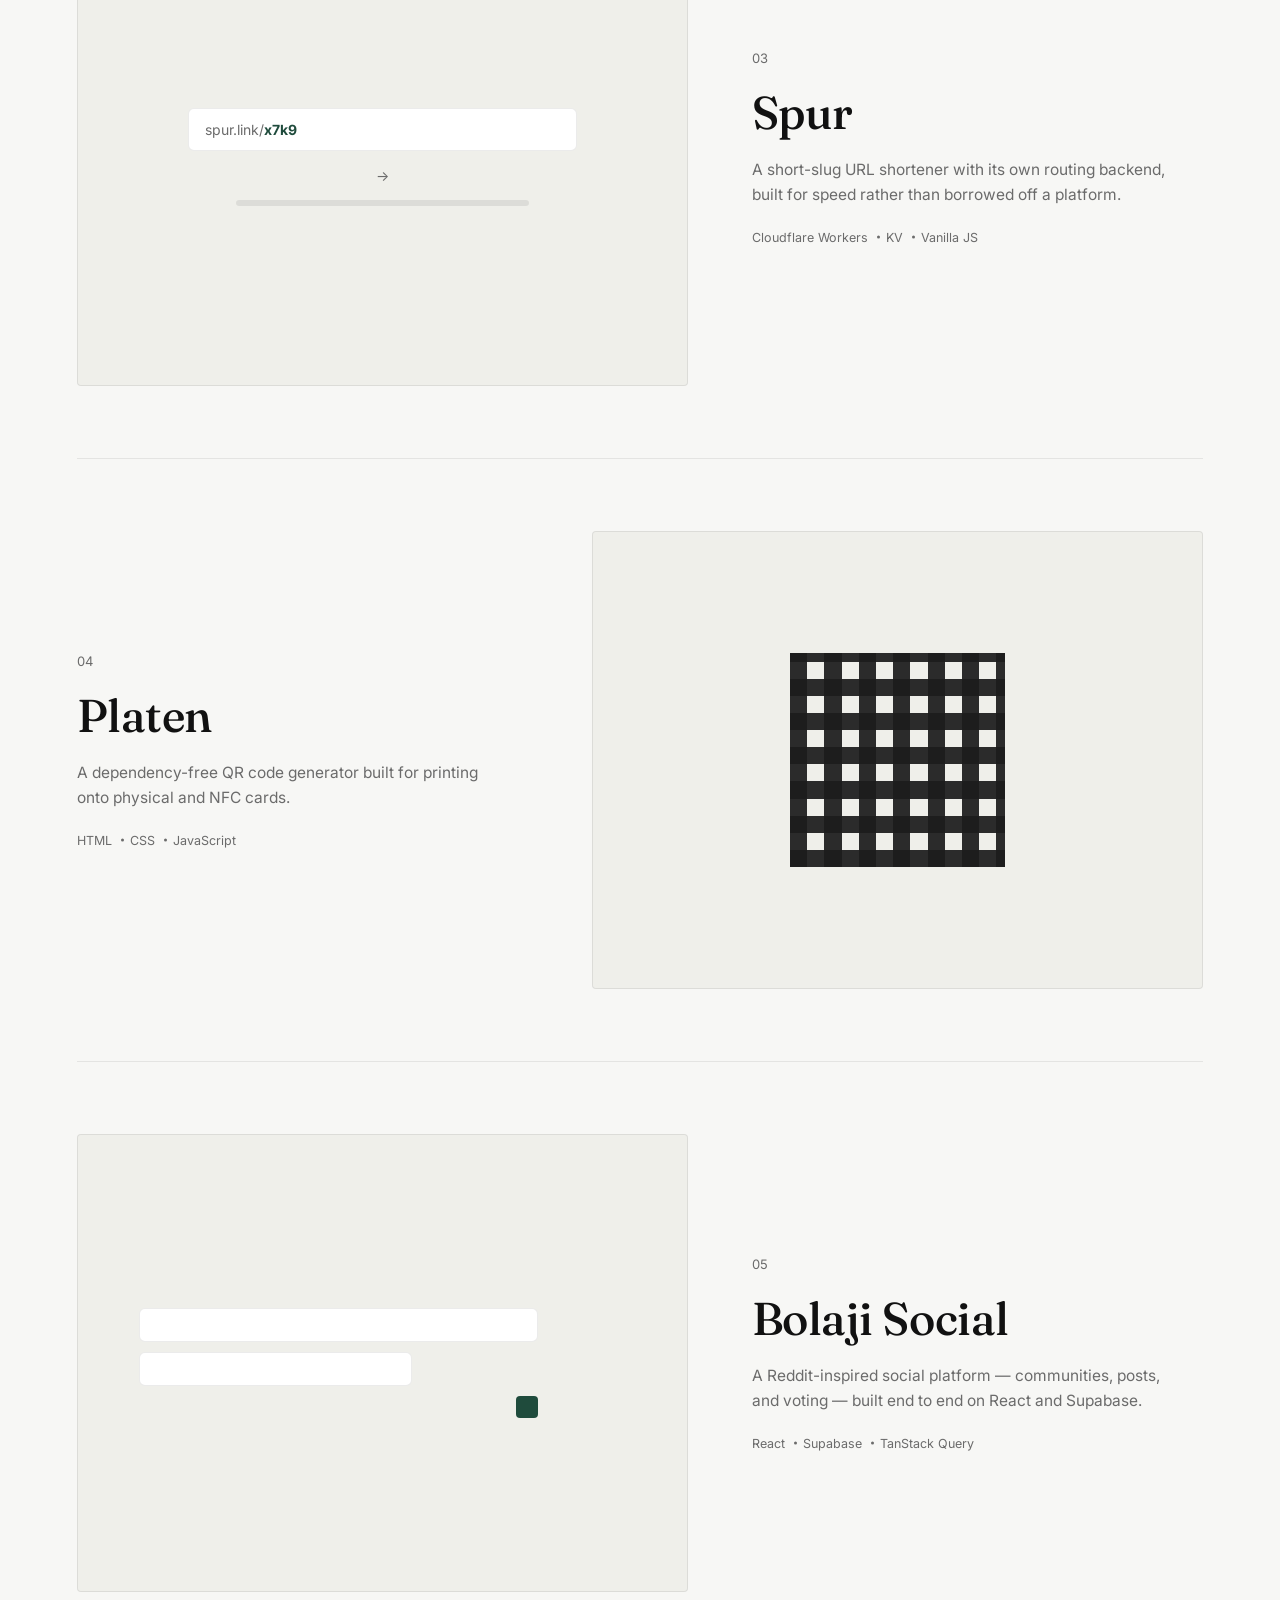
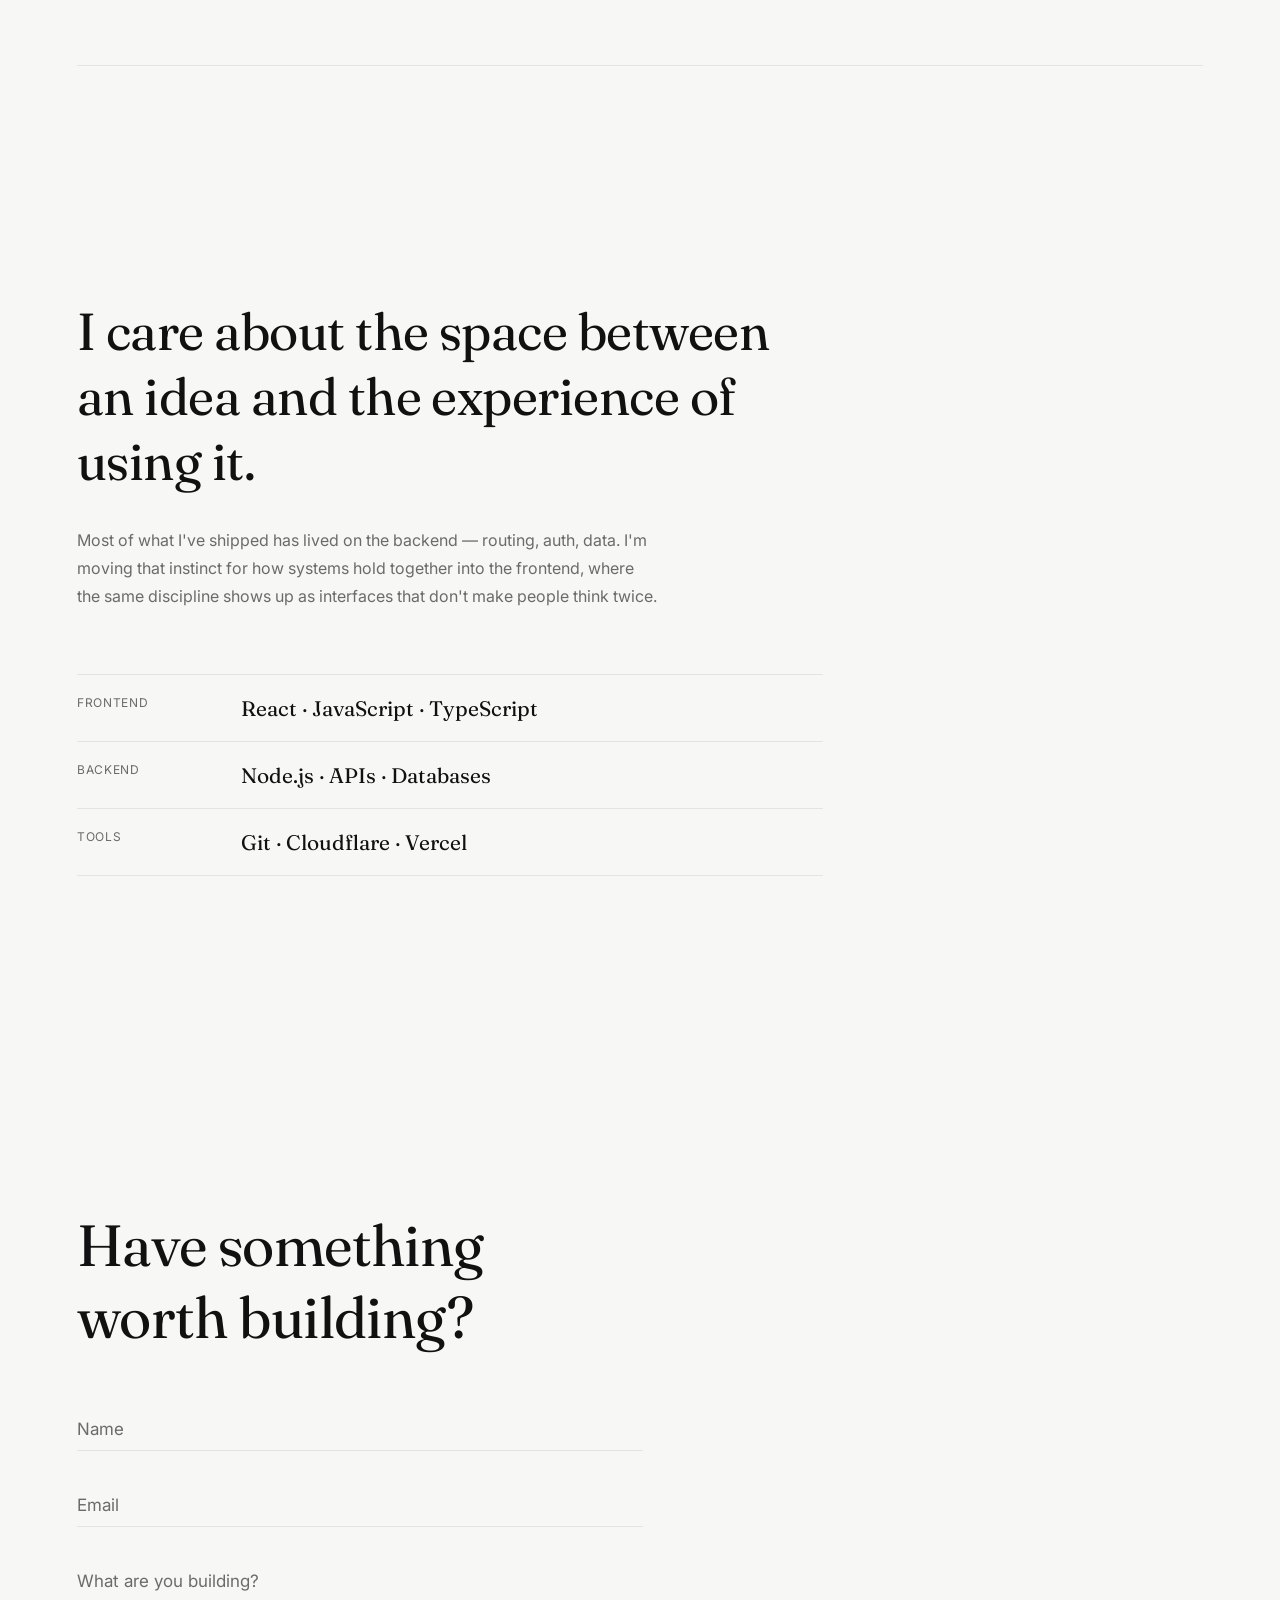
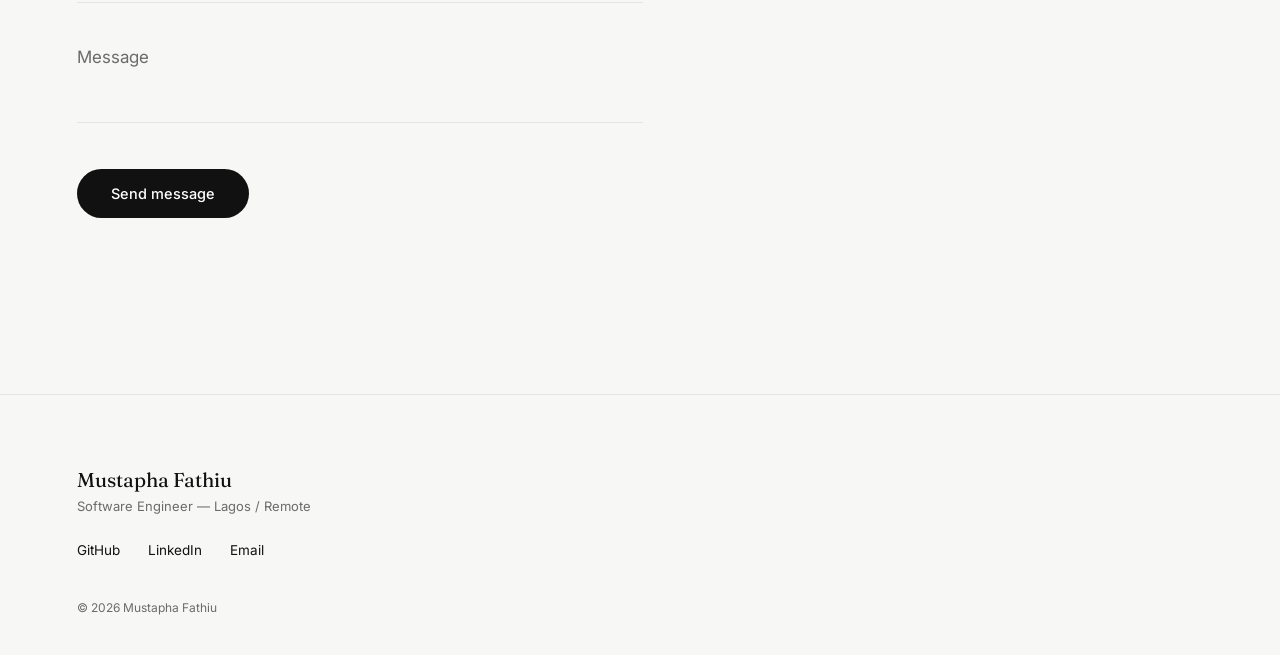
==== commit 6ad7bc78: "Swap project details for Syntap and Luxury Salon" ====
--- a/index.html
+++ b/index.html
@@ -88,9 +88,35 @@
   <section class="work" id="work">
     <h2 class="section-title">Selected work</h2>
 
+    
+
     <article class="project" data-tilt>
       <div class="project-info">
         <span class="project-index">01</span>
+        <h3 class="project-name">Luxury Salon Private Concept</h3>
+        <p class="project-desc">A Premium Unisex Barber website designed designed with efficiency in mind and highly converting. If you would like to make this website yours send a message throught the contact form.</p>
+        <ul class="project-stack">
+          <li>Vite</li><li>Html/Css</li><li>Vanilla JS</li>
+        </ul>
+        <span class="project-link-label">View project<svg viewBox="0 0 12 12" width="12" height="12"><path d="M2 10 L10 2 M4 2 H10 V8" fill="none" stroke="currentColor" stroke-width="1"/></svg></span>
+      </div>
+      <div class="project-visual">
+        <div class="mock mock-syntap">
+          <div class="mock-card">
+            <div class="mock-nfc"></div>
+            <div class="mock-bar mock-bar-lg"></div>
+            <div class="mock-bar mock-bar-sm"></div>
+            <div class="mock-pill">Check it out</div>
+          </div>
+        </div>
+      </div>
+      <!-- EDIT: replace # with the live Syntap URL -->
+      <a class="project-link-overlay" href="https://bdi-luxury-barber.netlify.app" aria-label="View BDI" target="_blank" rel="noopener"></a>
+    </article>
+
+    <article class="project" data-tilt>
+      <div class="project-info">
+        <span class="project-index">02</span>
         <h3 class="project-name">Syntap</h3>
         <p class="project-desc">An NFC-tap platform that turns a single tap into a Google review for local businesses, with QR as a fallback.</p>
         <ul class="project-stack">
@@ -110,30 +136,6 @@
       </div>
       <!-- EDIT: replace # with the live Syntap URL -->
       <a class="project-link-overlay" href="https://syntap.tech" aria-label="View Syntap" target="_blank" rel="noopener"></a>
-    </article>
-
-    <article class="project" data-tilt>
-      <div class="project-info">
-        <span class="project-index">02</span>
-        <h3 class="project-name">Luxury Salon Private Concept</h3>
-        <p class="project-desc">A Premium Unisex Barber website designed designed with efficiency in mind and highly converting. If you would like to make this website yours send a message throught the contact form.</p>
-        <ul class="project-stack">
-          <li>Vite</li><li>Html/Css</li><li>Vanilla JS</li>
-        </ul>
-        <span class="project-link-label">View project<svg viewBox="0 0 12 12" width="12" height="12"><path d="M2 10 L10 2 M4 2 H10 V8" fill="none" stroke="currentColor" stroke-width="1"/></svg></span>
-      </div>
-      <div class="project-visual">
-        <div class="mock mock-syntap">
-          <div class="mock-card">
-            <div class="mock-nfc"></div>
-            <div class="mock-bar mock-bar-lg"></div>
-            <div class="mock-bar mock-bar-sm"></div>
-            <div class="mock-pill">Check it out</div>
-          </div>
-        </div>
-      </div>
-      <!-- EDIT: replace # with the live Syntap URL -->
-      <a class="project-link-overlay" href="https://bdi-luxury-barber.netlify.app" aria-label="View BDI" target="_blank" rel="noopener"></a>
     </article>
 
     <article class="project project-reverse" data-tilt>
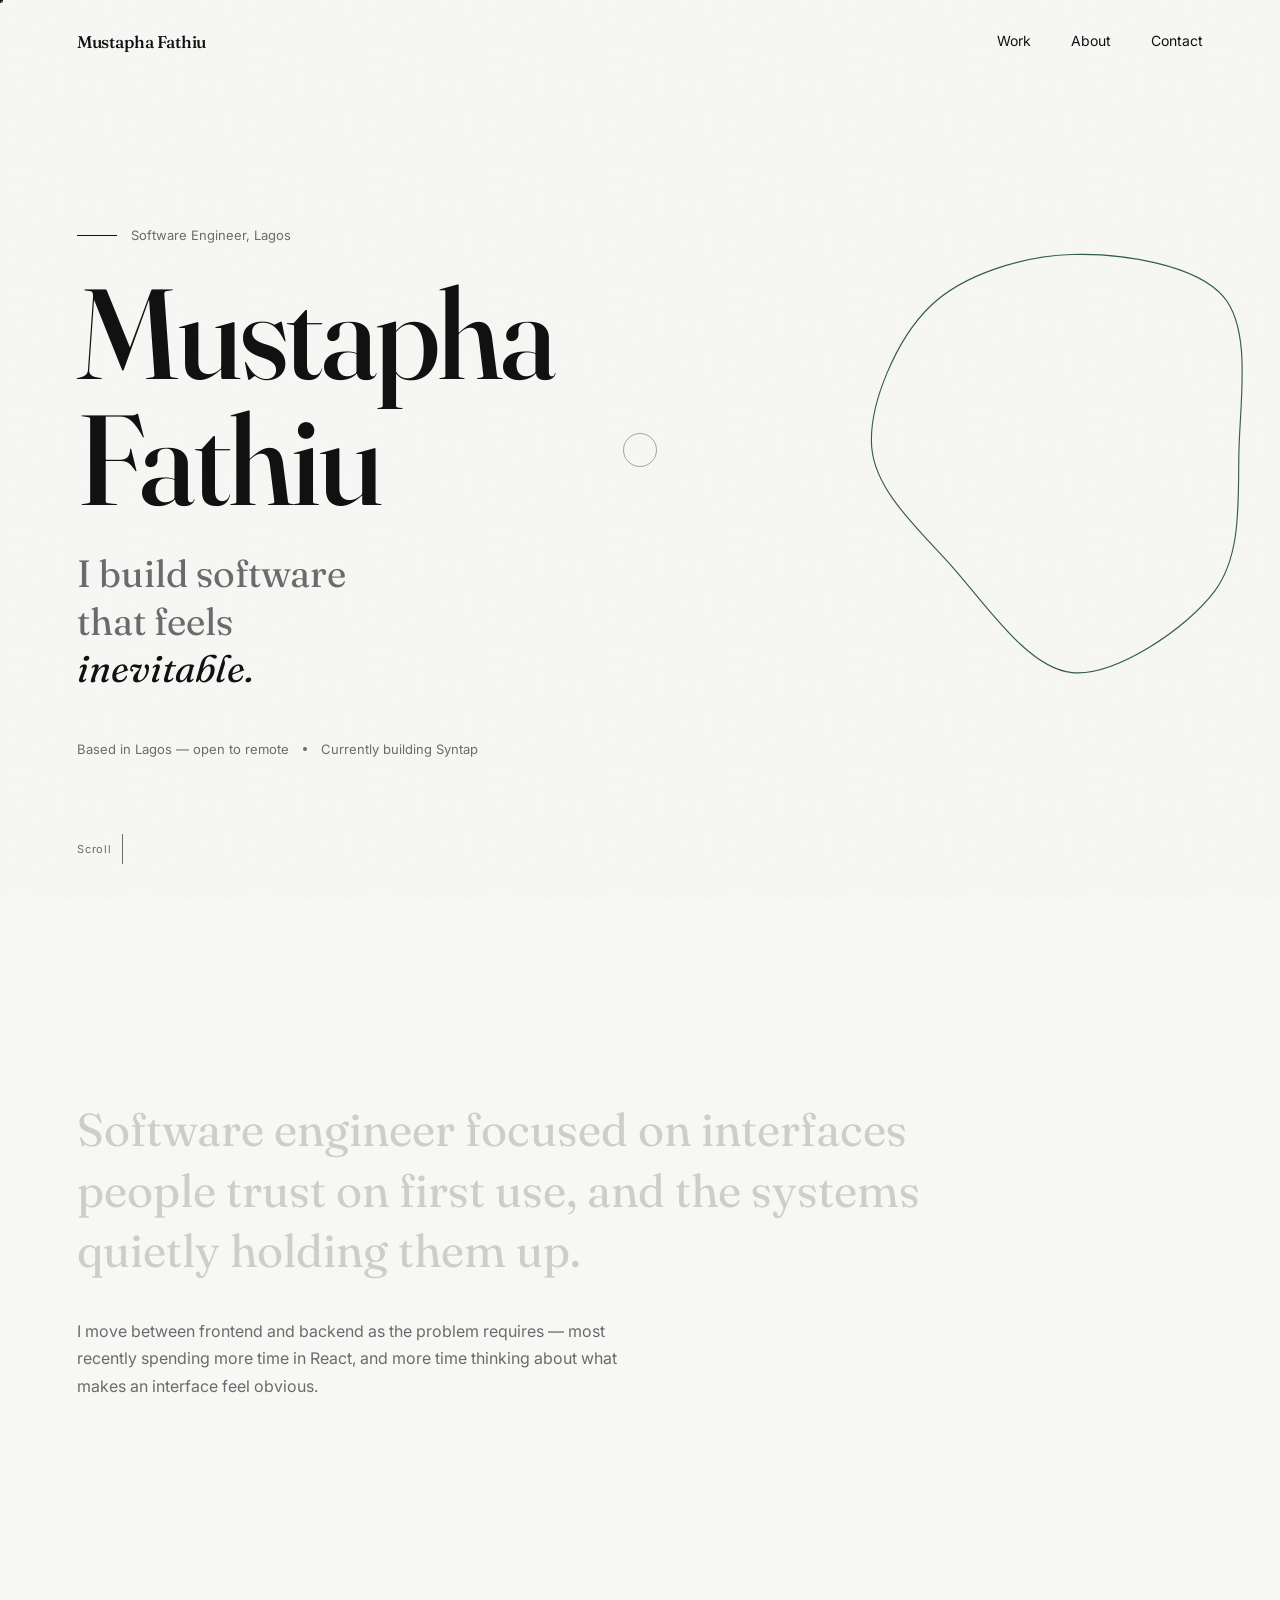
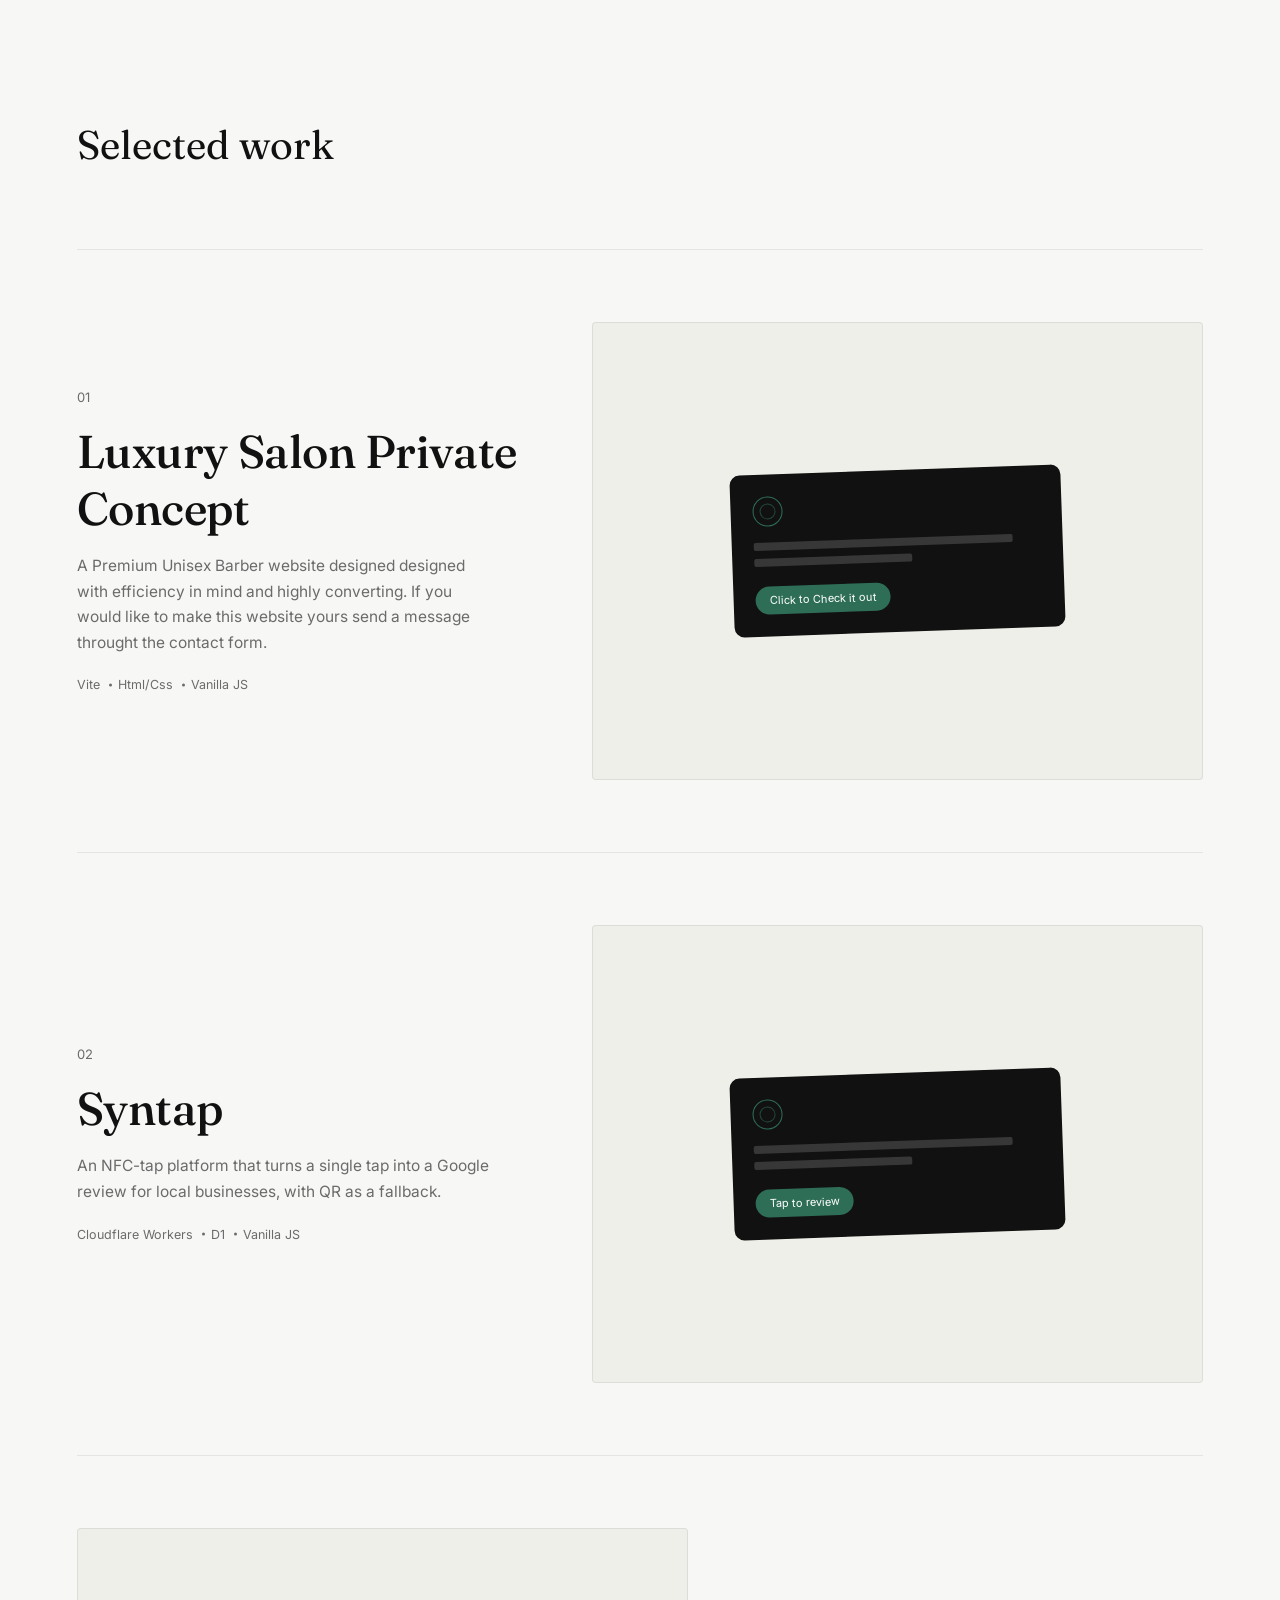
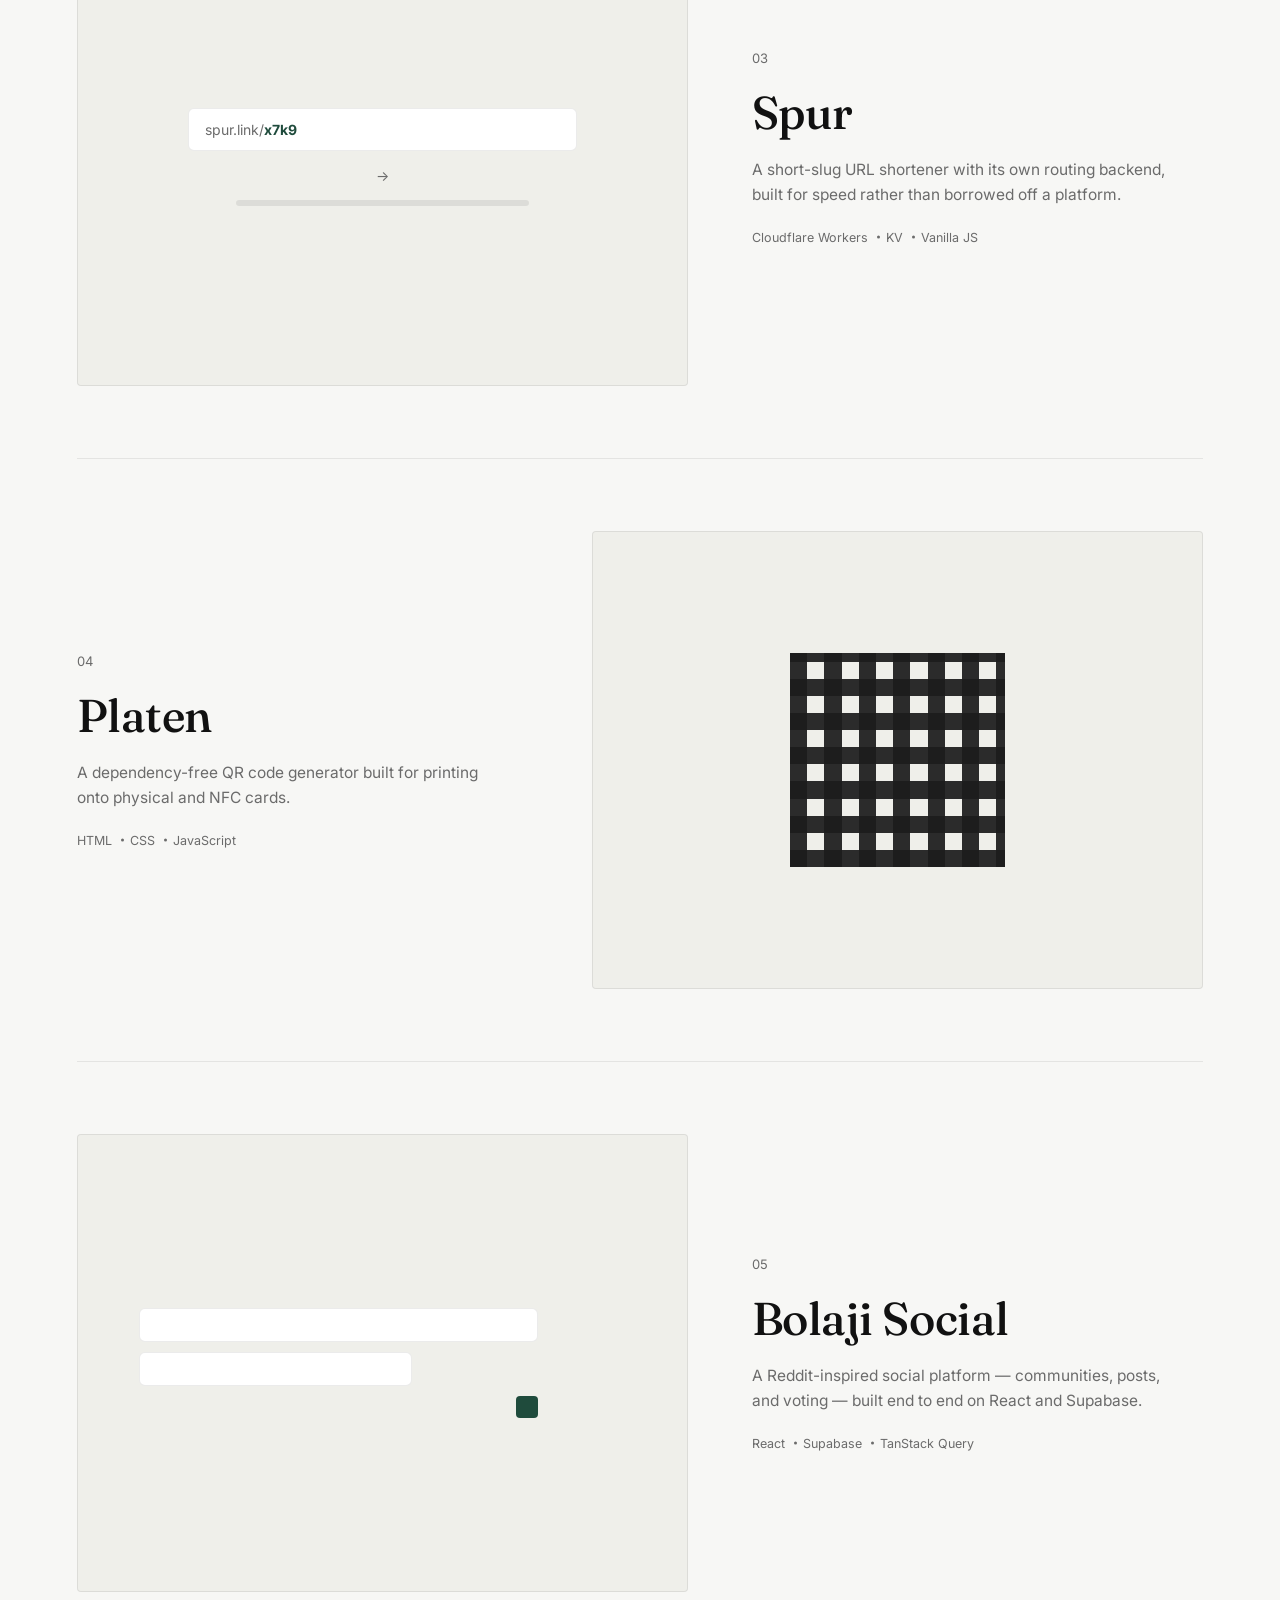
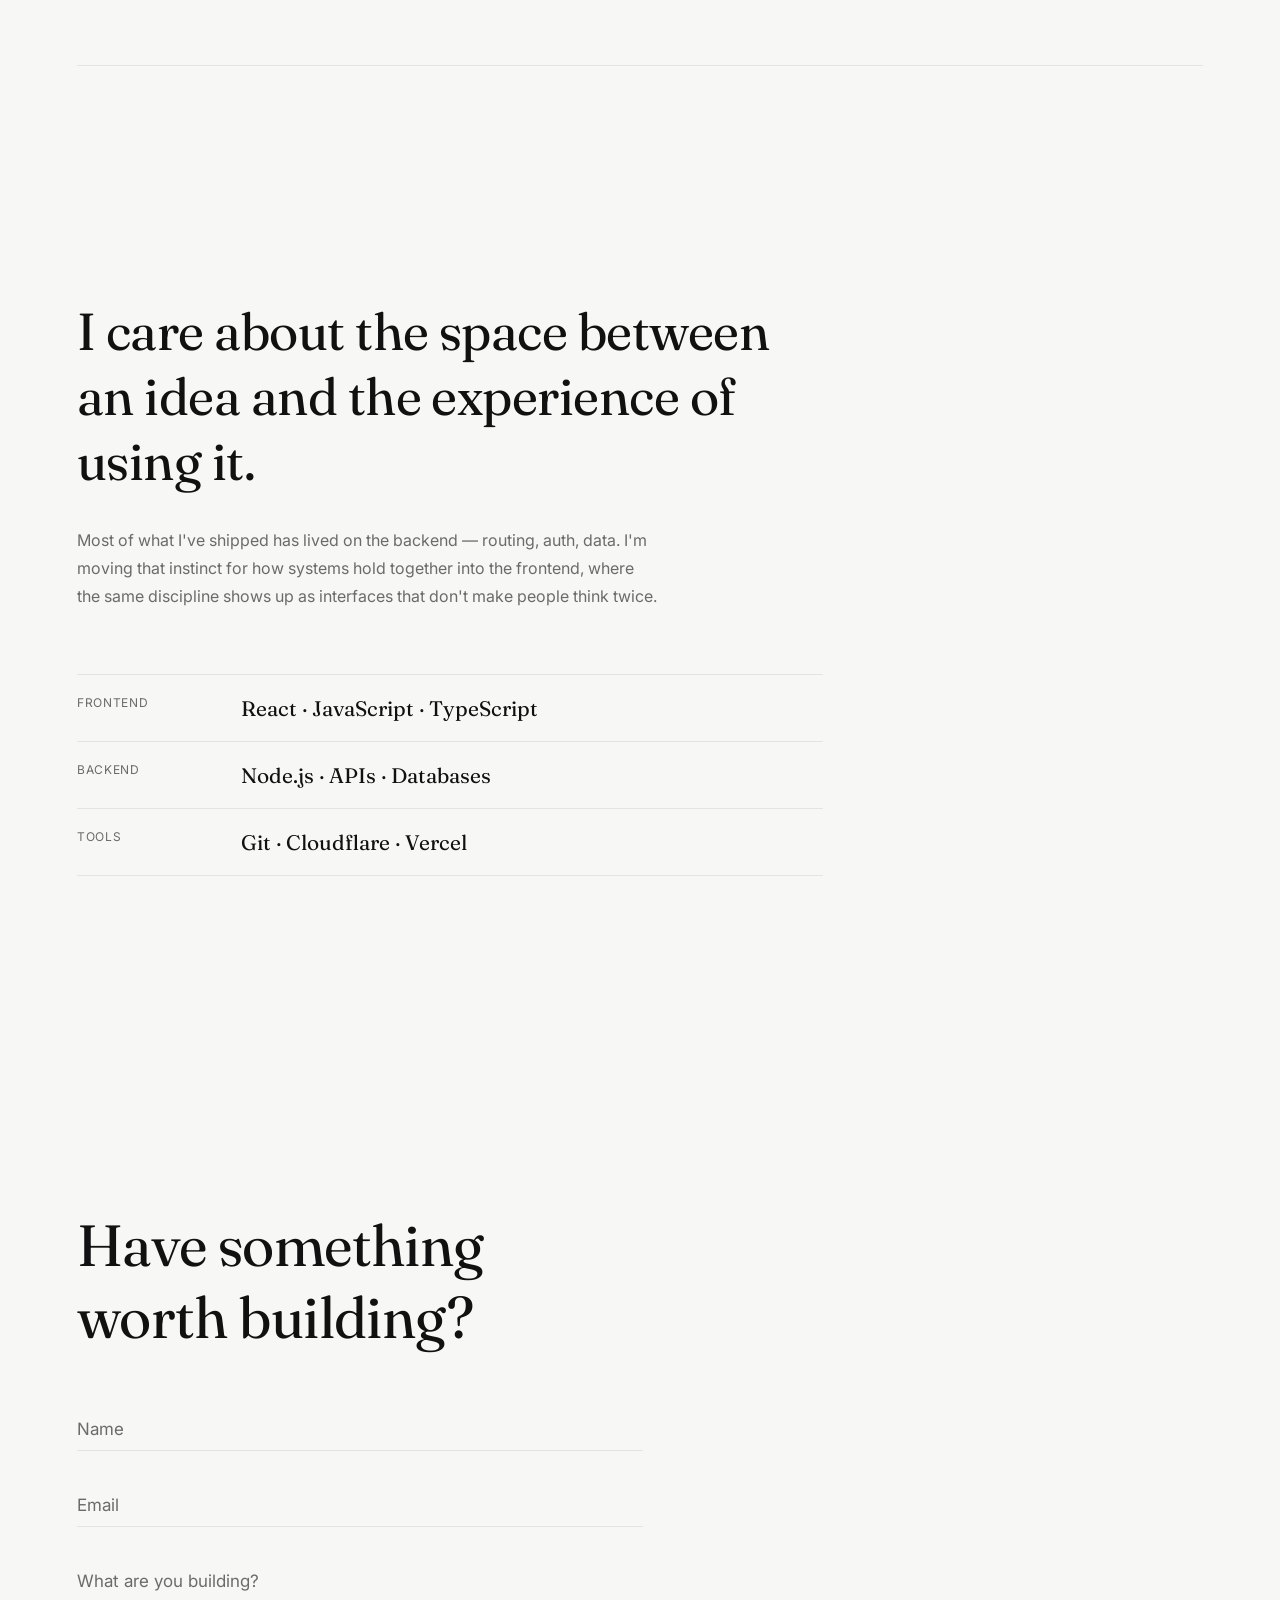
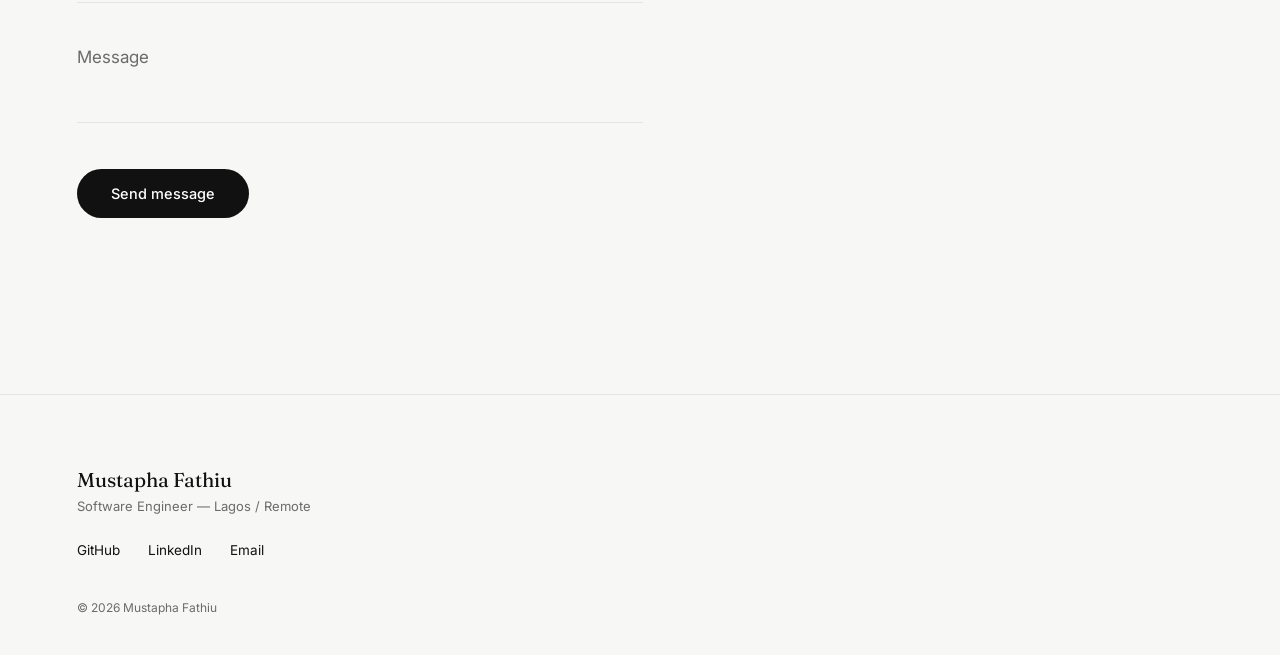
==== commit 185aff2f: "Update mock-pill text to 'Click to Check it out'" ====
--- a/index.html
+++ b/index.html
@@ -106,7 +106,7 @@
             <div class="mock-nfc"></div>
             <div class="mock-bar mock-bar-lg"></div>
             <div class="mock-bar mock-bar-sm"></div>
-            <div class="mock-pill">Check it out</div>
+            <div class="mock-pill">Click to Check it out</div>
           </div>
         </div>
       </div>
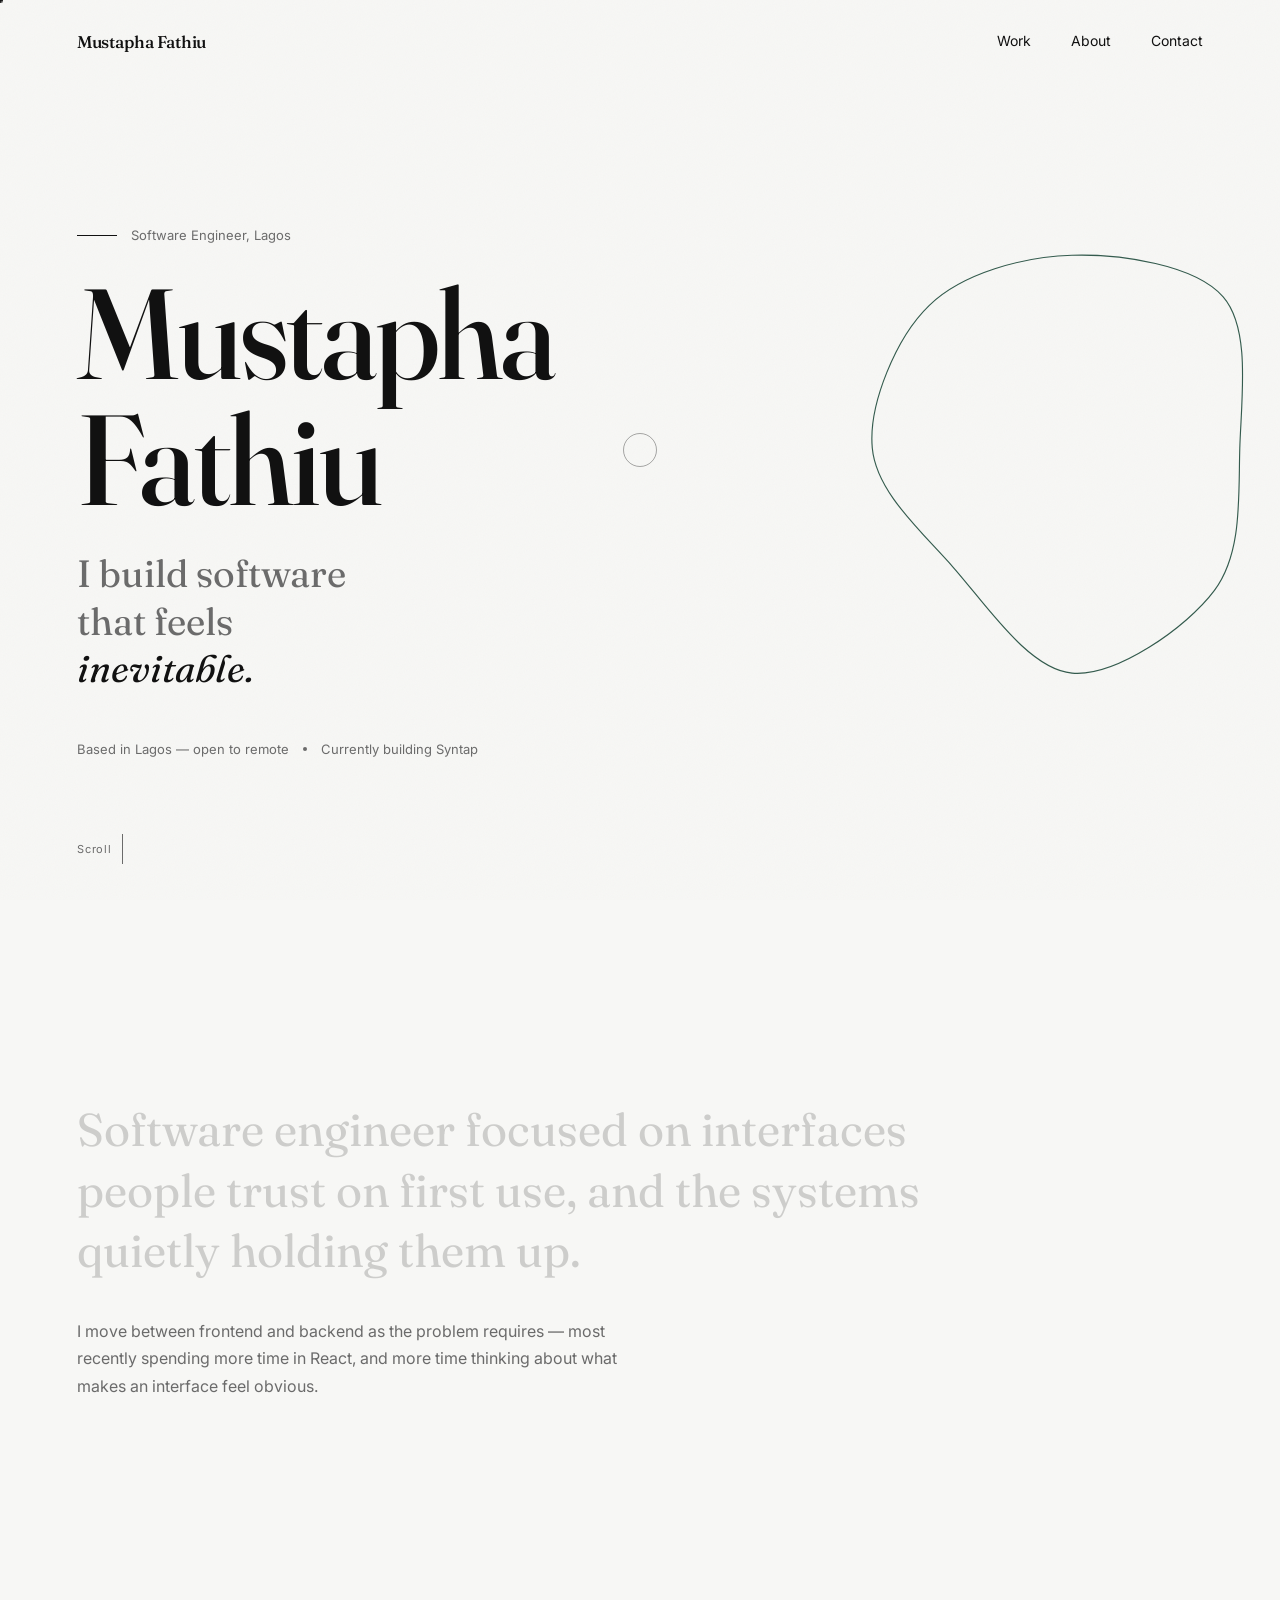
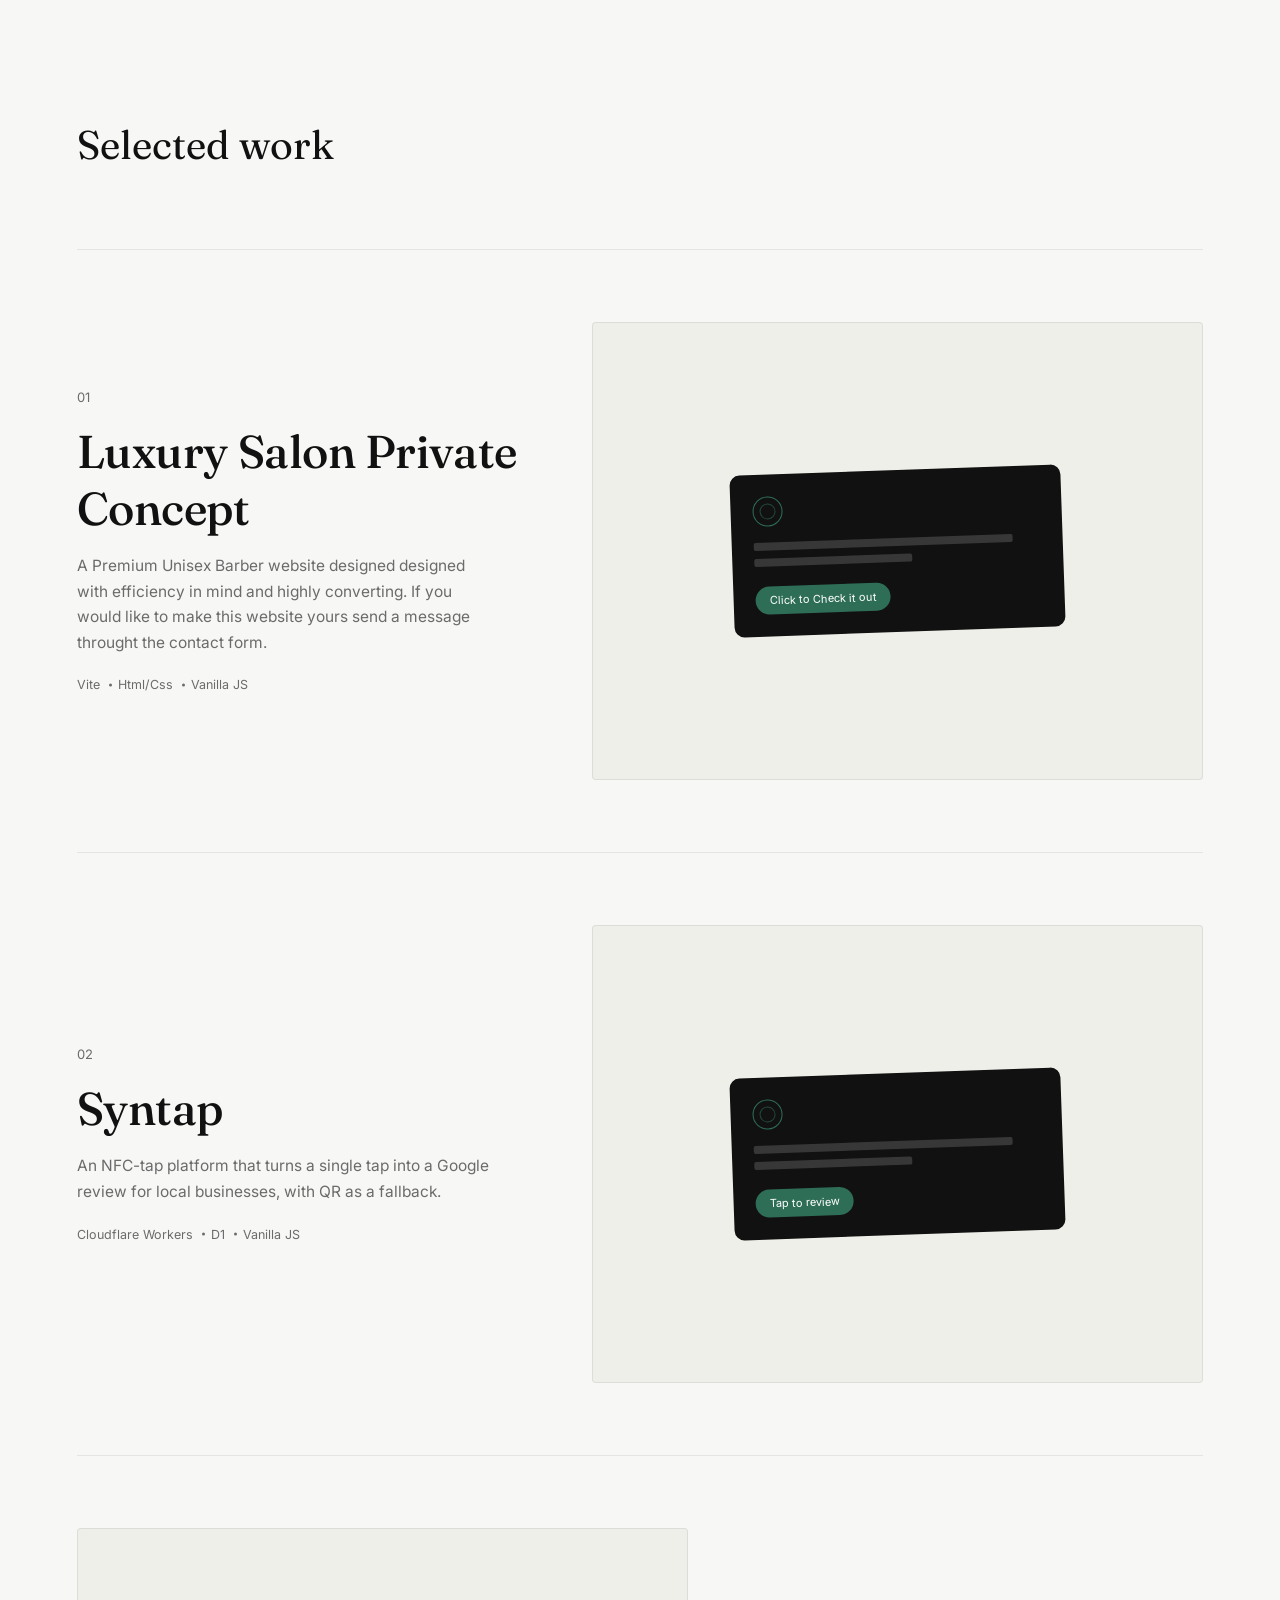
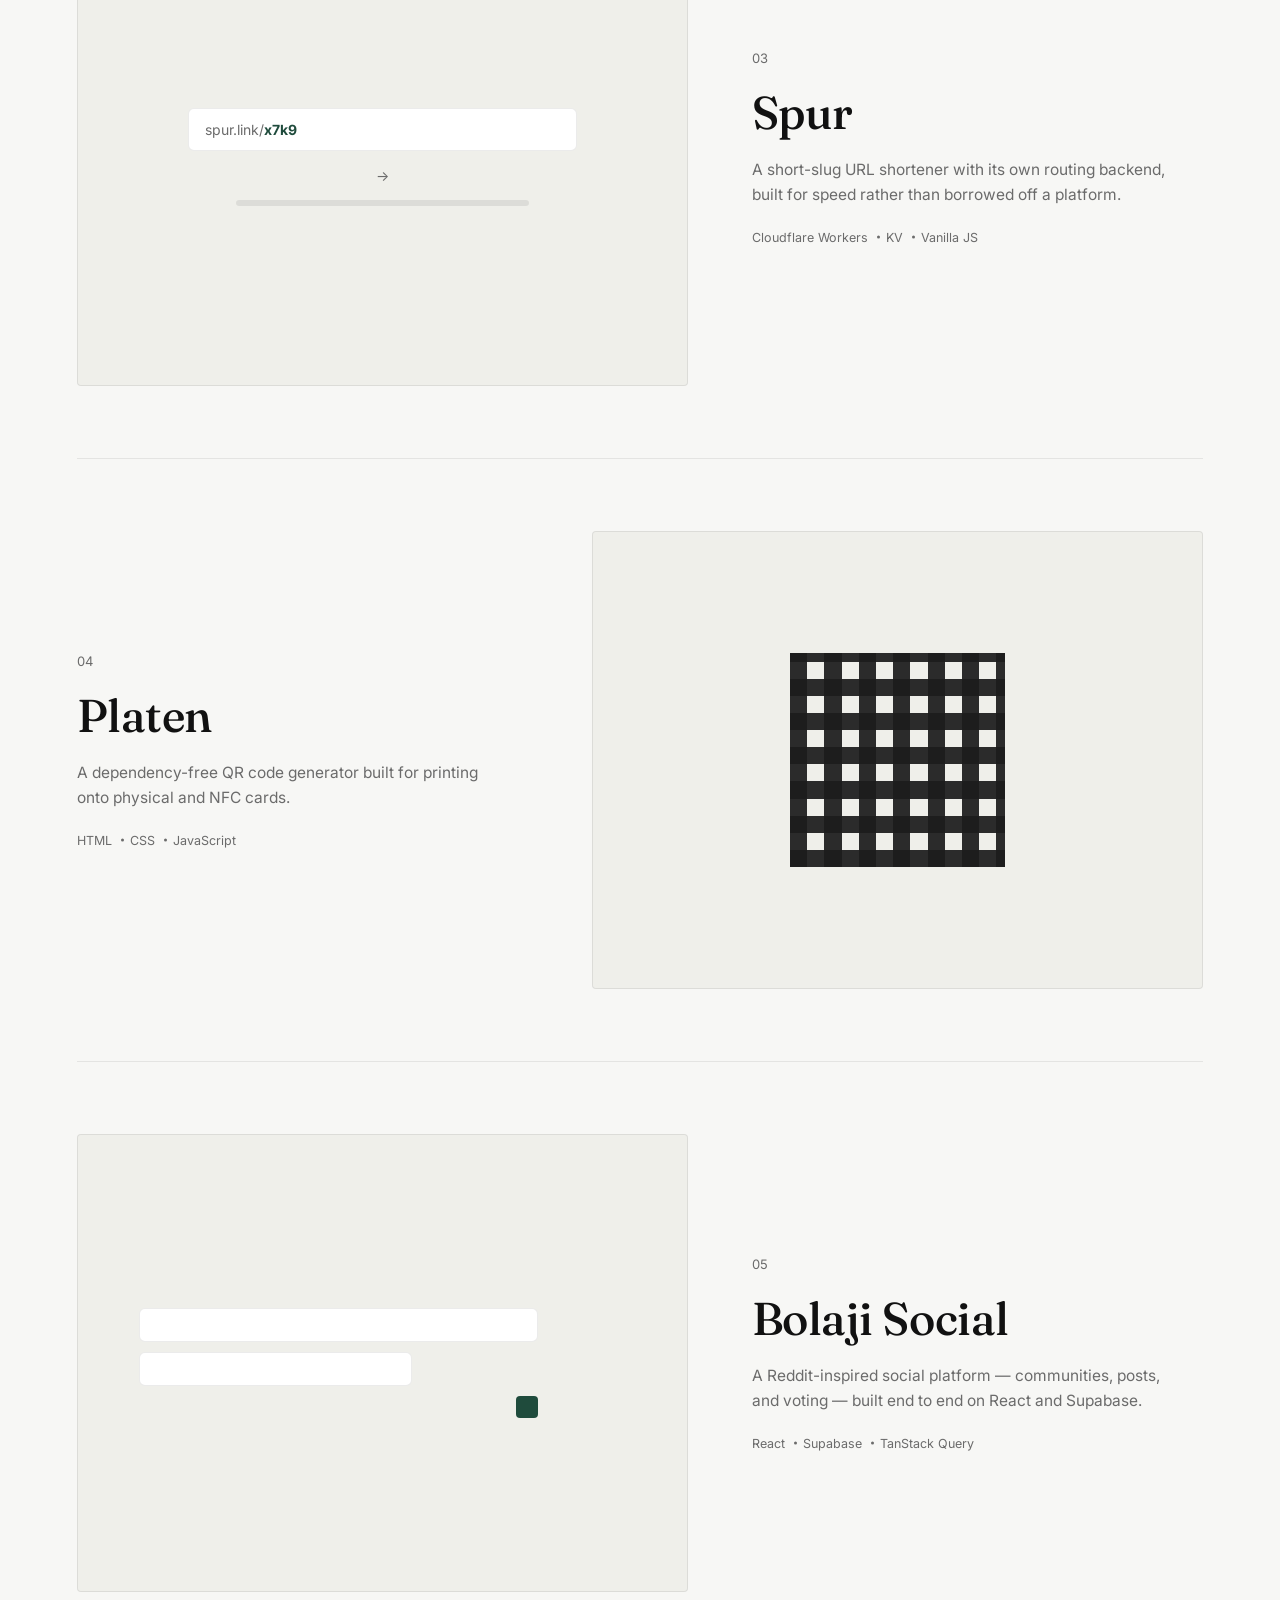
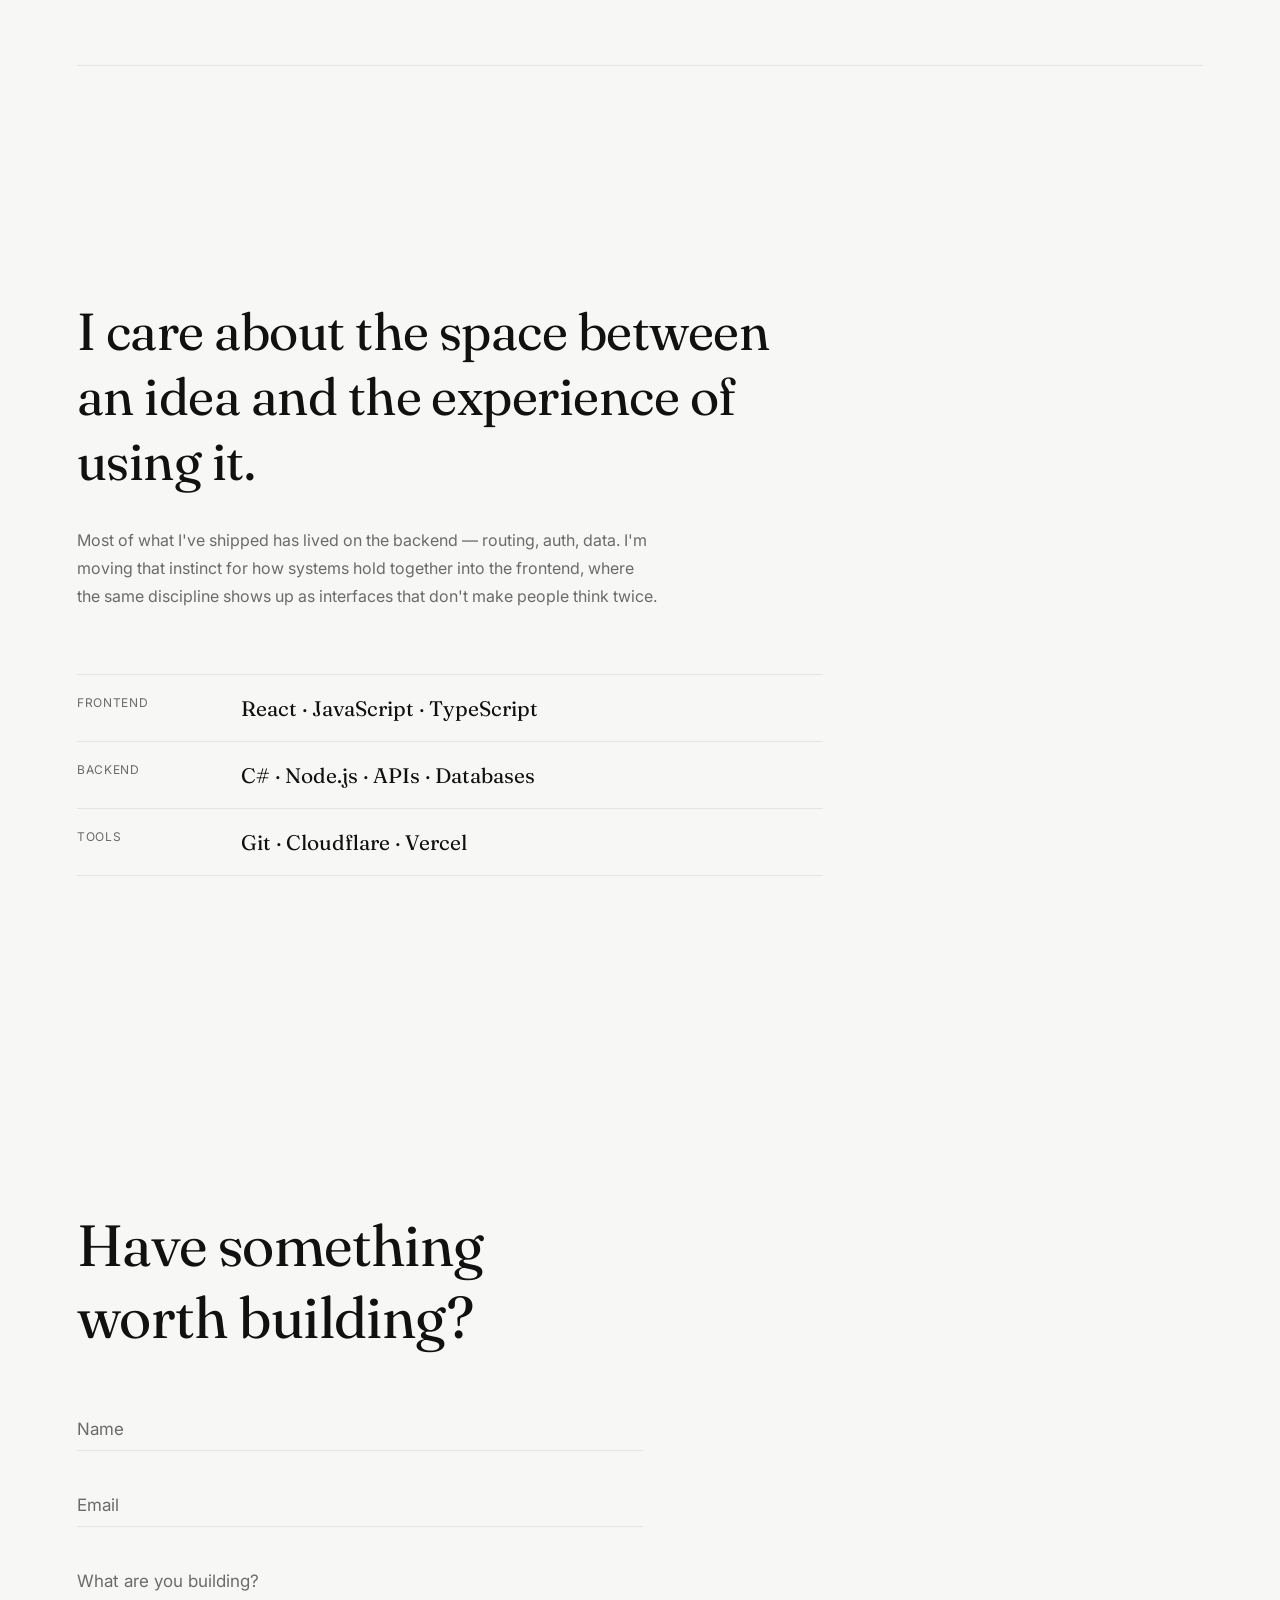
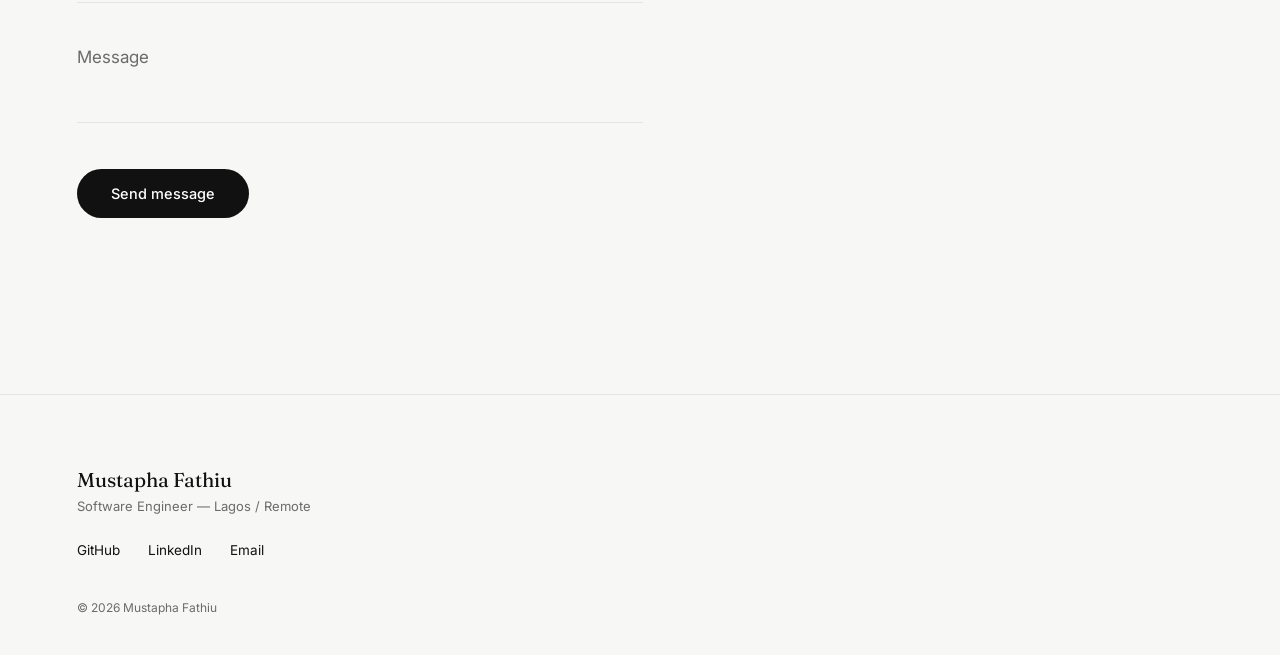
==== commit 75fdc8a5: "Update index.html" ====
--- a/index.html
+++ b/index.html
@@ -215,7 +215,7 @@
       </div>
       <div class="stack-row">
         <span class="stack-label">Backend</span>
-        <span class="stack-items">Node.js · APIs · Databases</span>
+        <span class="stack-items">C# · Node.js · APIs · Databases</span>
       </div>
       <div class="stack-row">
         <span class="stack-label">Tools</span>
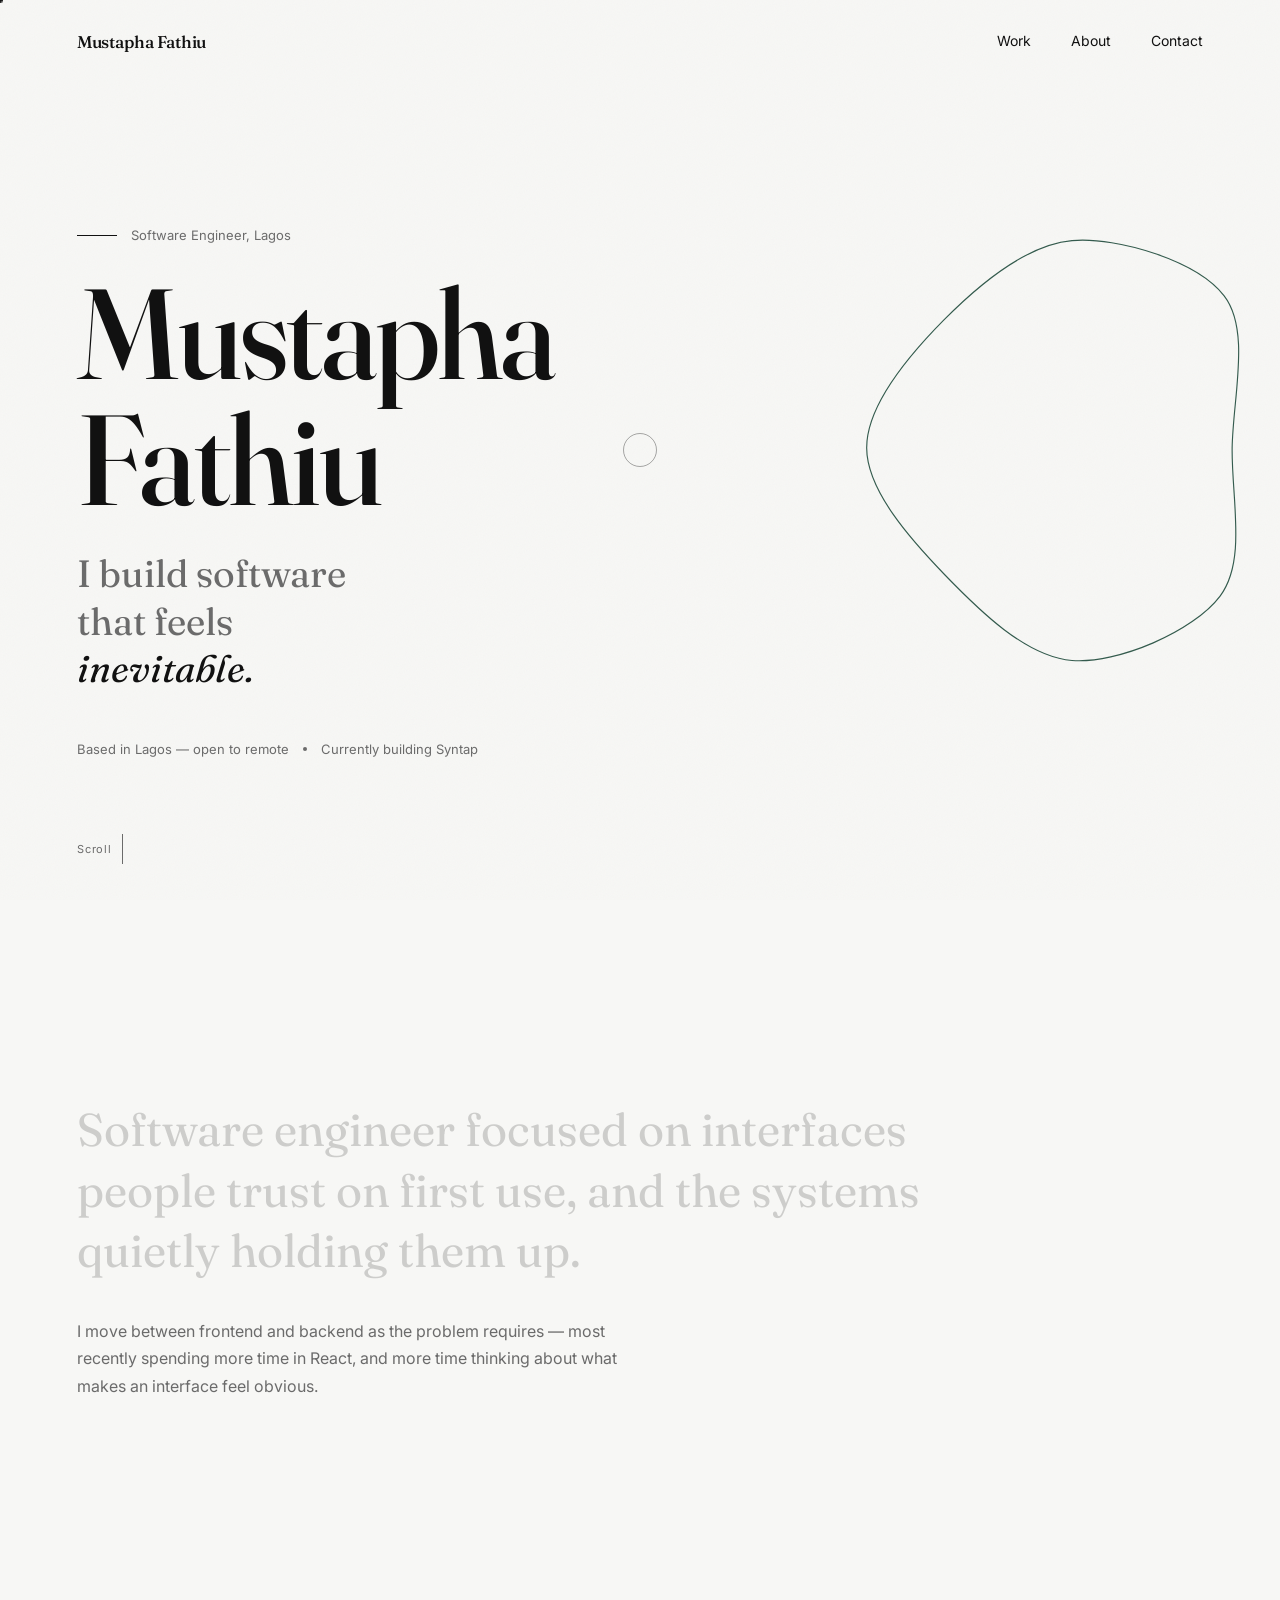
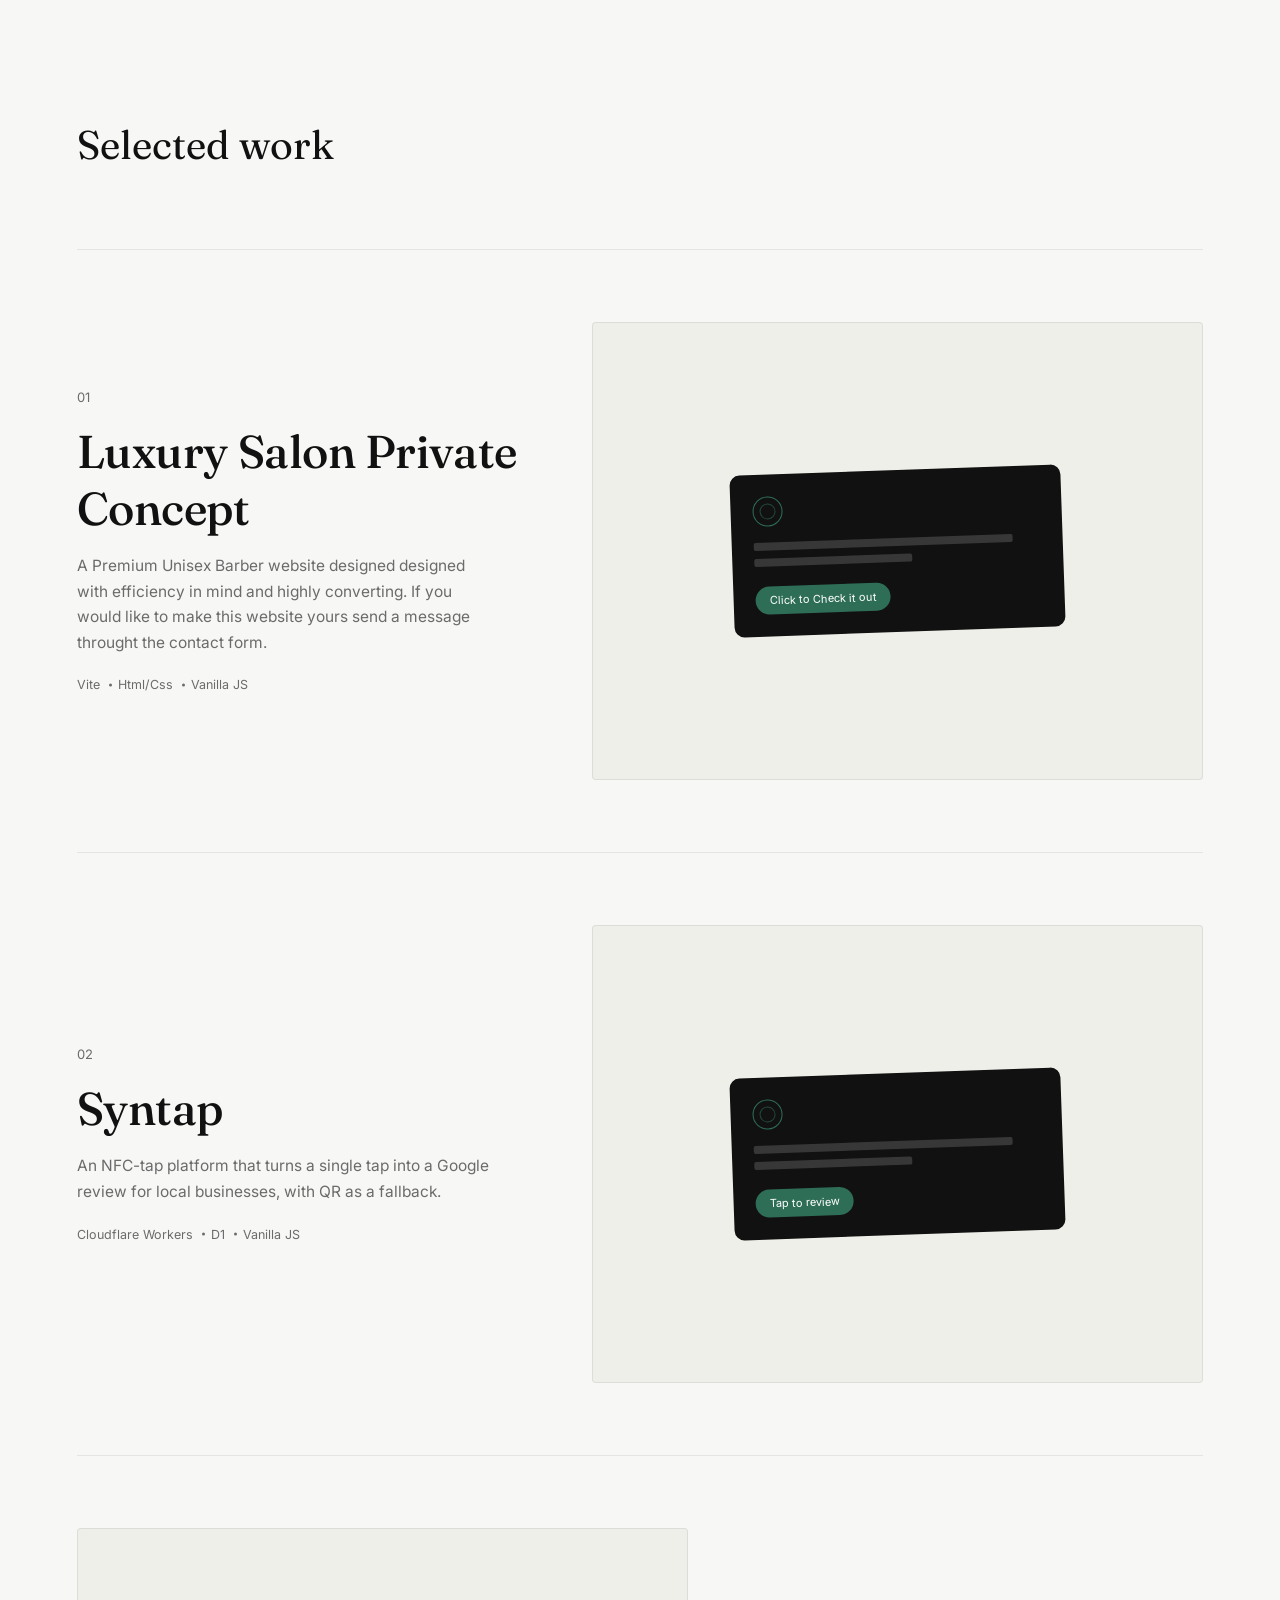
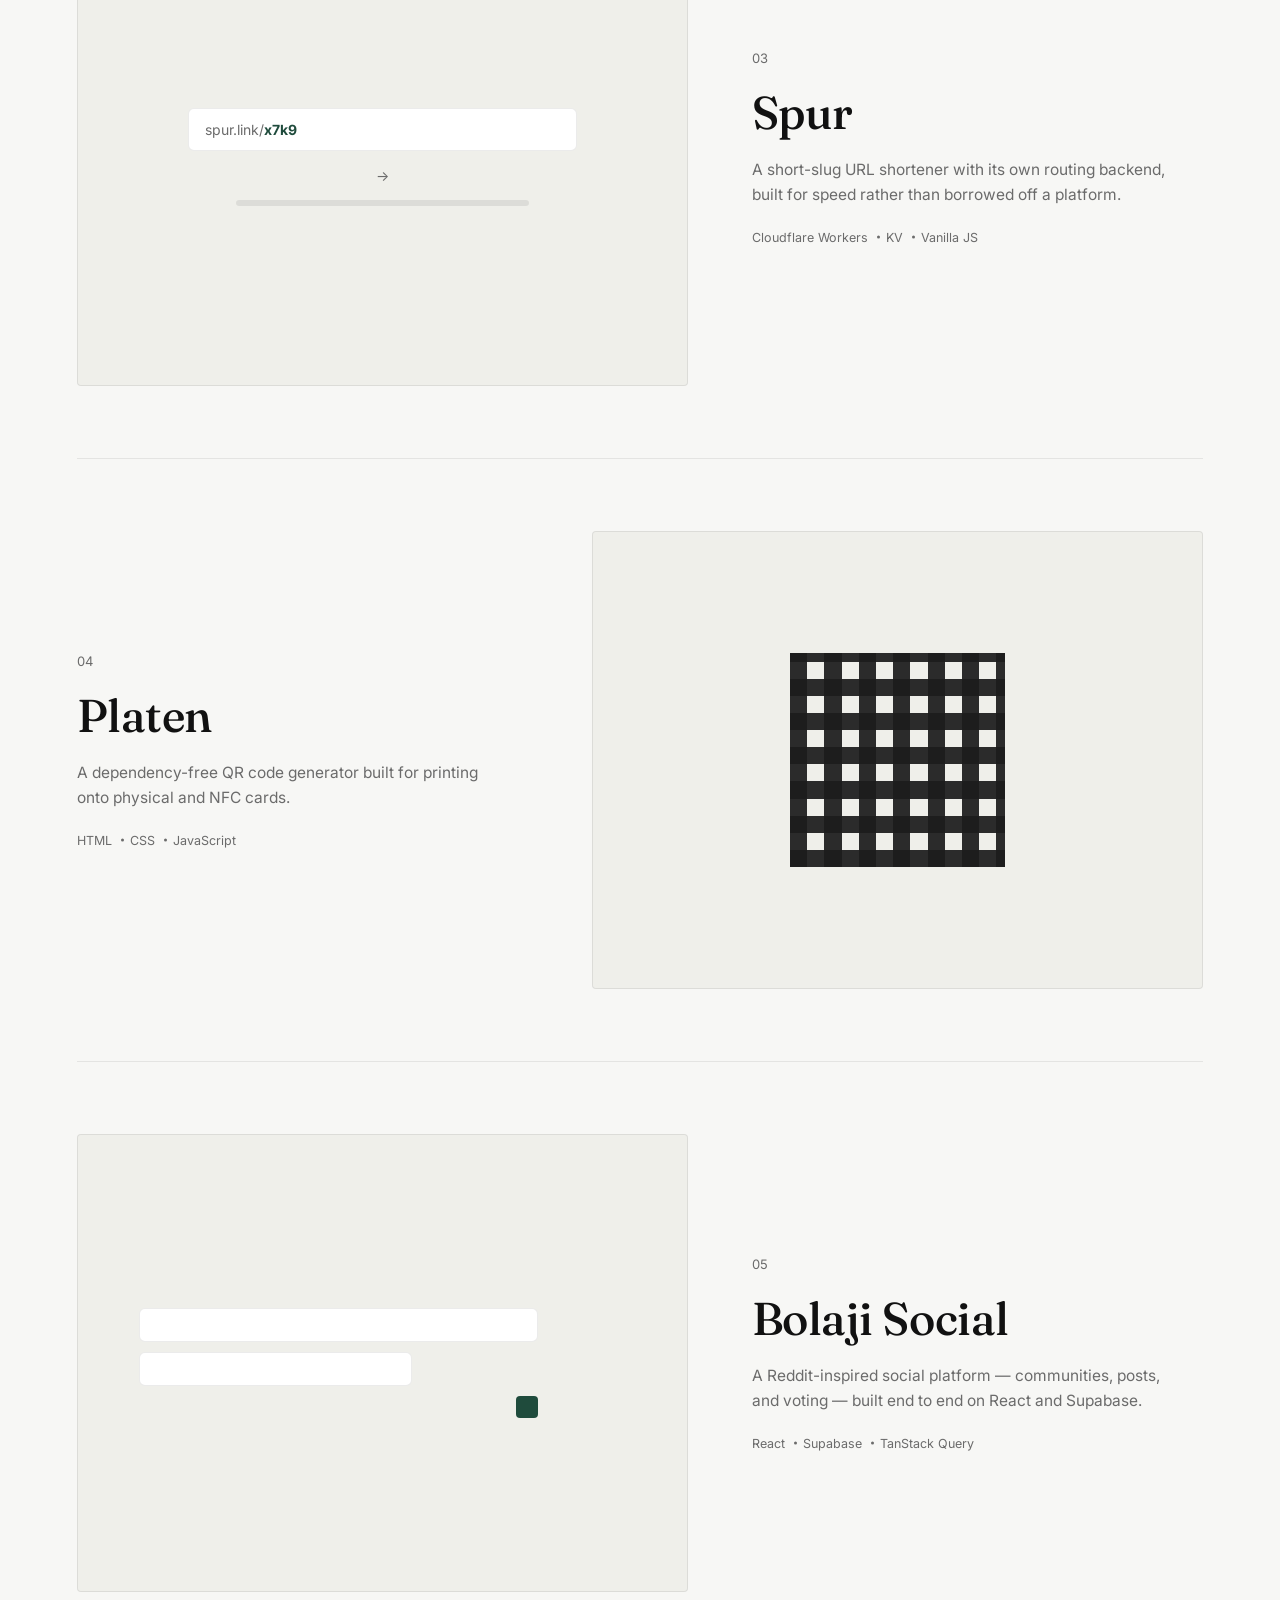
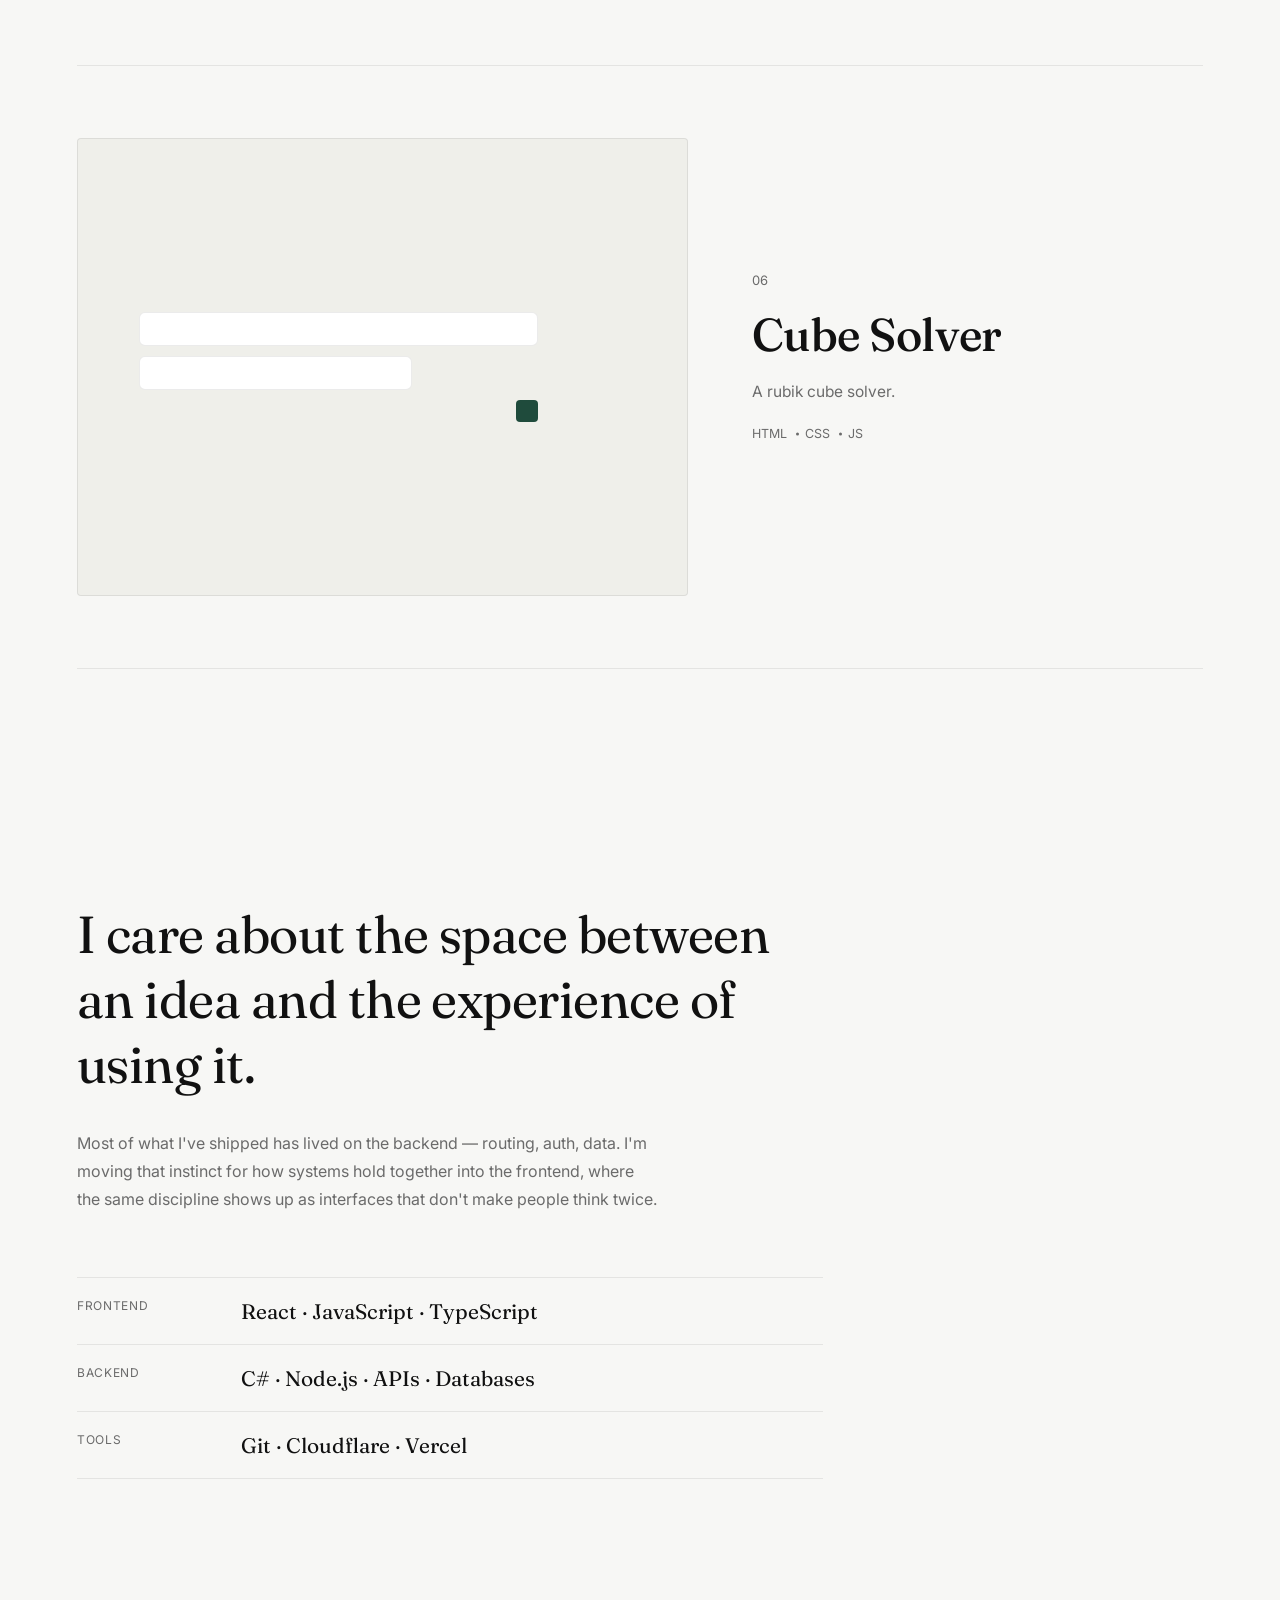
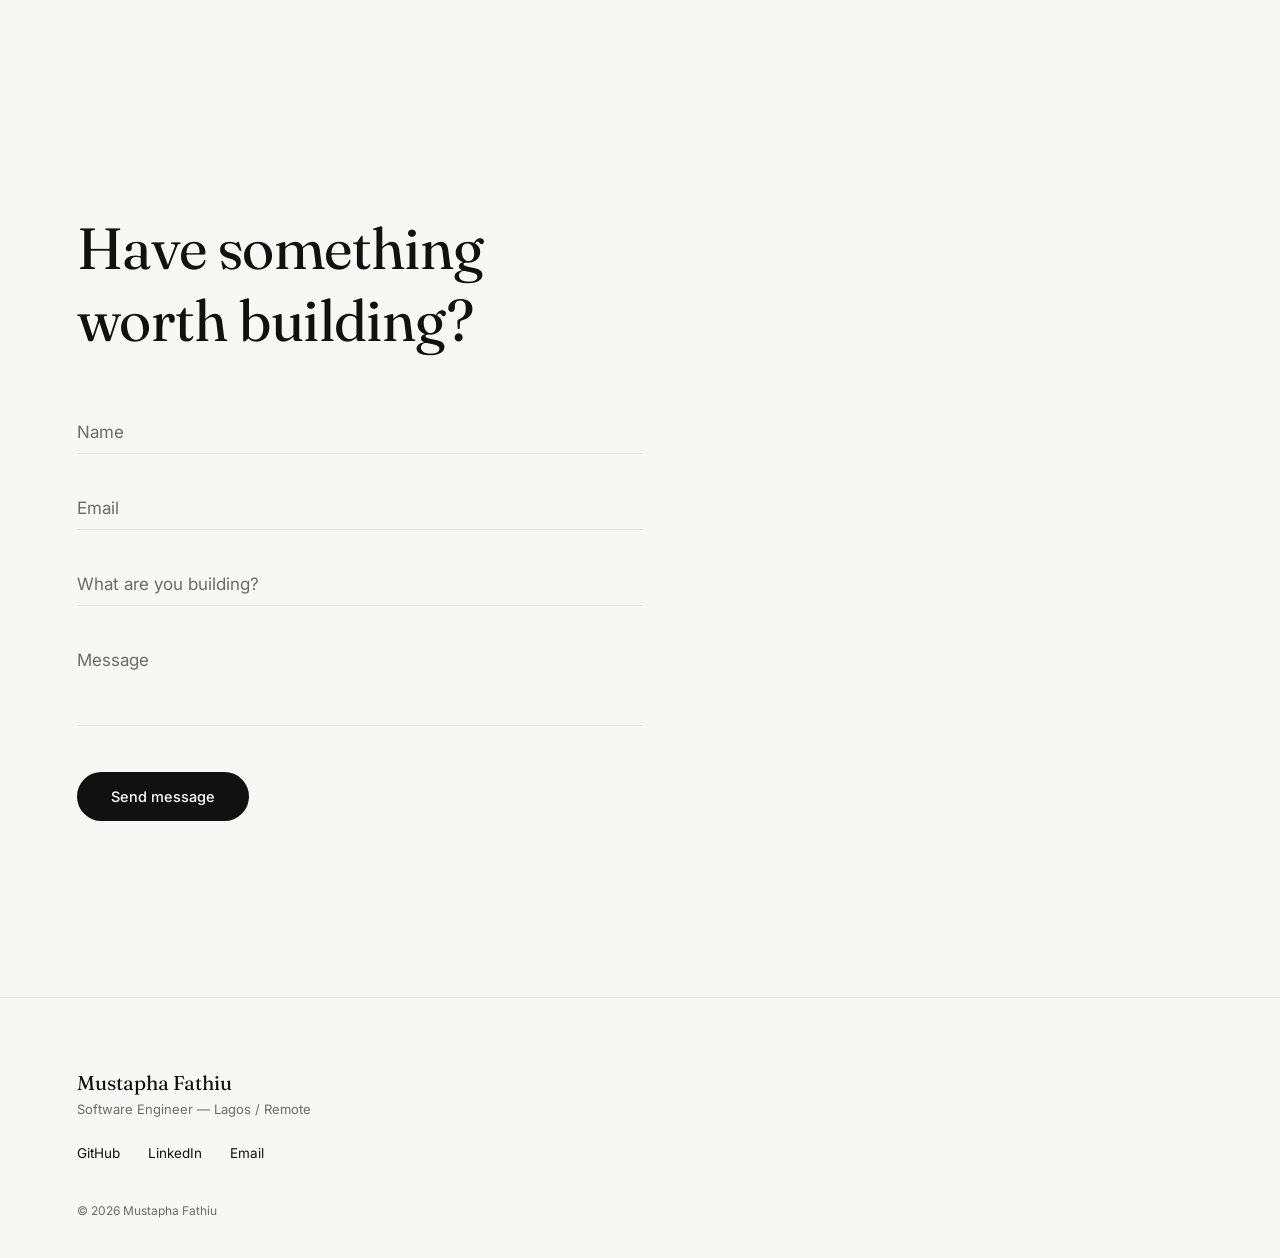
==== commit 36fe6e22: "Update index.html" ====
--- a/index.html
+++ b/index.html
@@ -158,6 +158,7 @@
       <!-- EDIT: replace # with the live Spur URL -->
       <a class="project-link-overlay" href="https://spur-shortener.bjmustapha48.workers.dev/" aria-label="View Spur" target="_blank" rel="noopener"></a>
     </article>
+    
 
     <article class="project" data-tilt>
       <div class="project-info">
@@ -197,6 +198,27 @@
       </div>
       <!-- Live: Bolaji Social on Netlify -->
       <a class="project-link-overlay" href="https://bolaji-social-app.netlify.app" aria-label="View Bolaji Social" target="_blank" rel="noopener"></a>
+    </article>
+
+    <article class="project project-reverse" data-tilt>
+      <div class="project-info">
+        <span class="project-index">06</span>
+        <h3 class="project-name">Cube Solver</h3>
+        <p class="project-desc">A rubik cube solver.</p>
+        <ul class="project-stack">
+          <li>HTML</li><li>CSS</li><li>JS</li>
+        </ul>
+        <span class="project-link-label">View project<svg viewBox="0 0 12 12" width="12" height="12"><path d="M2 10 L10 2 M4 2 H10 V8" fill="none" stroke="currentColor" stroke-width="1"/></svg></span>
+      </div>
+      <div class="project-visual">
+        <div class="mock mock-social">
+          <div class="mock-post"></div>
+          <div class="mock-post short"></div>
+          <div class="mock-vote"></div>
+        </div>
+      </div>
+      <!-- Live: Bolaji Social on Netlify -->
+      <a class="project-link-overlay" href="https://bolaji0.github.io/cubik-solver/" aria-label="View Bolaji Social" target="_blank" rel="noopener"></a>
     </article>
   </section>
 
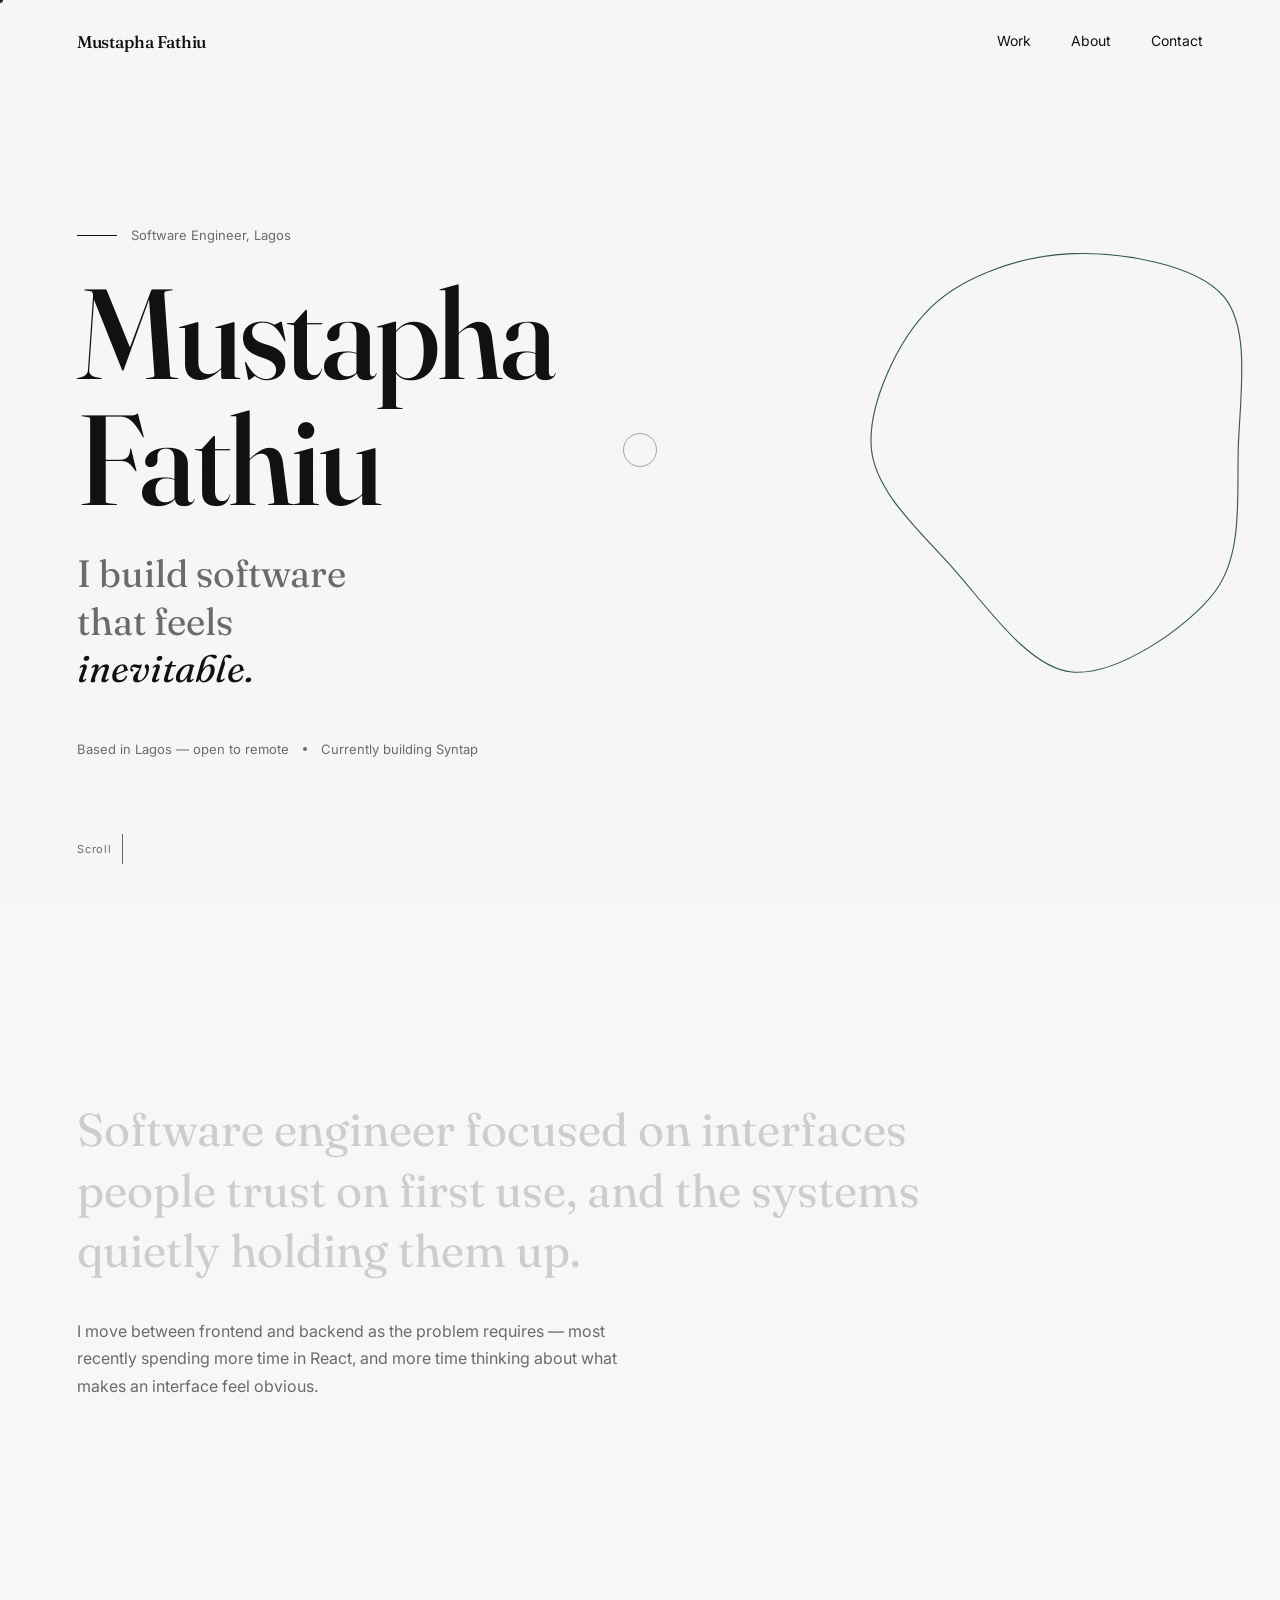
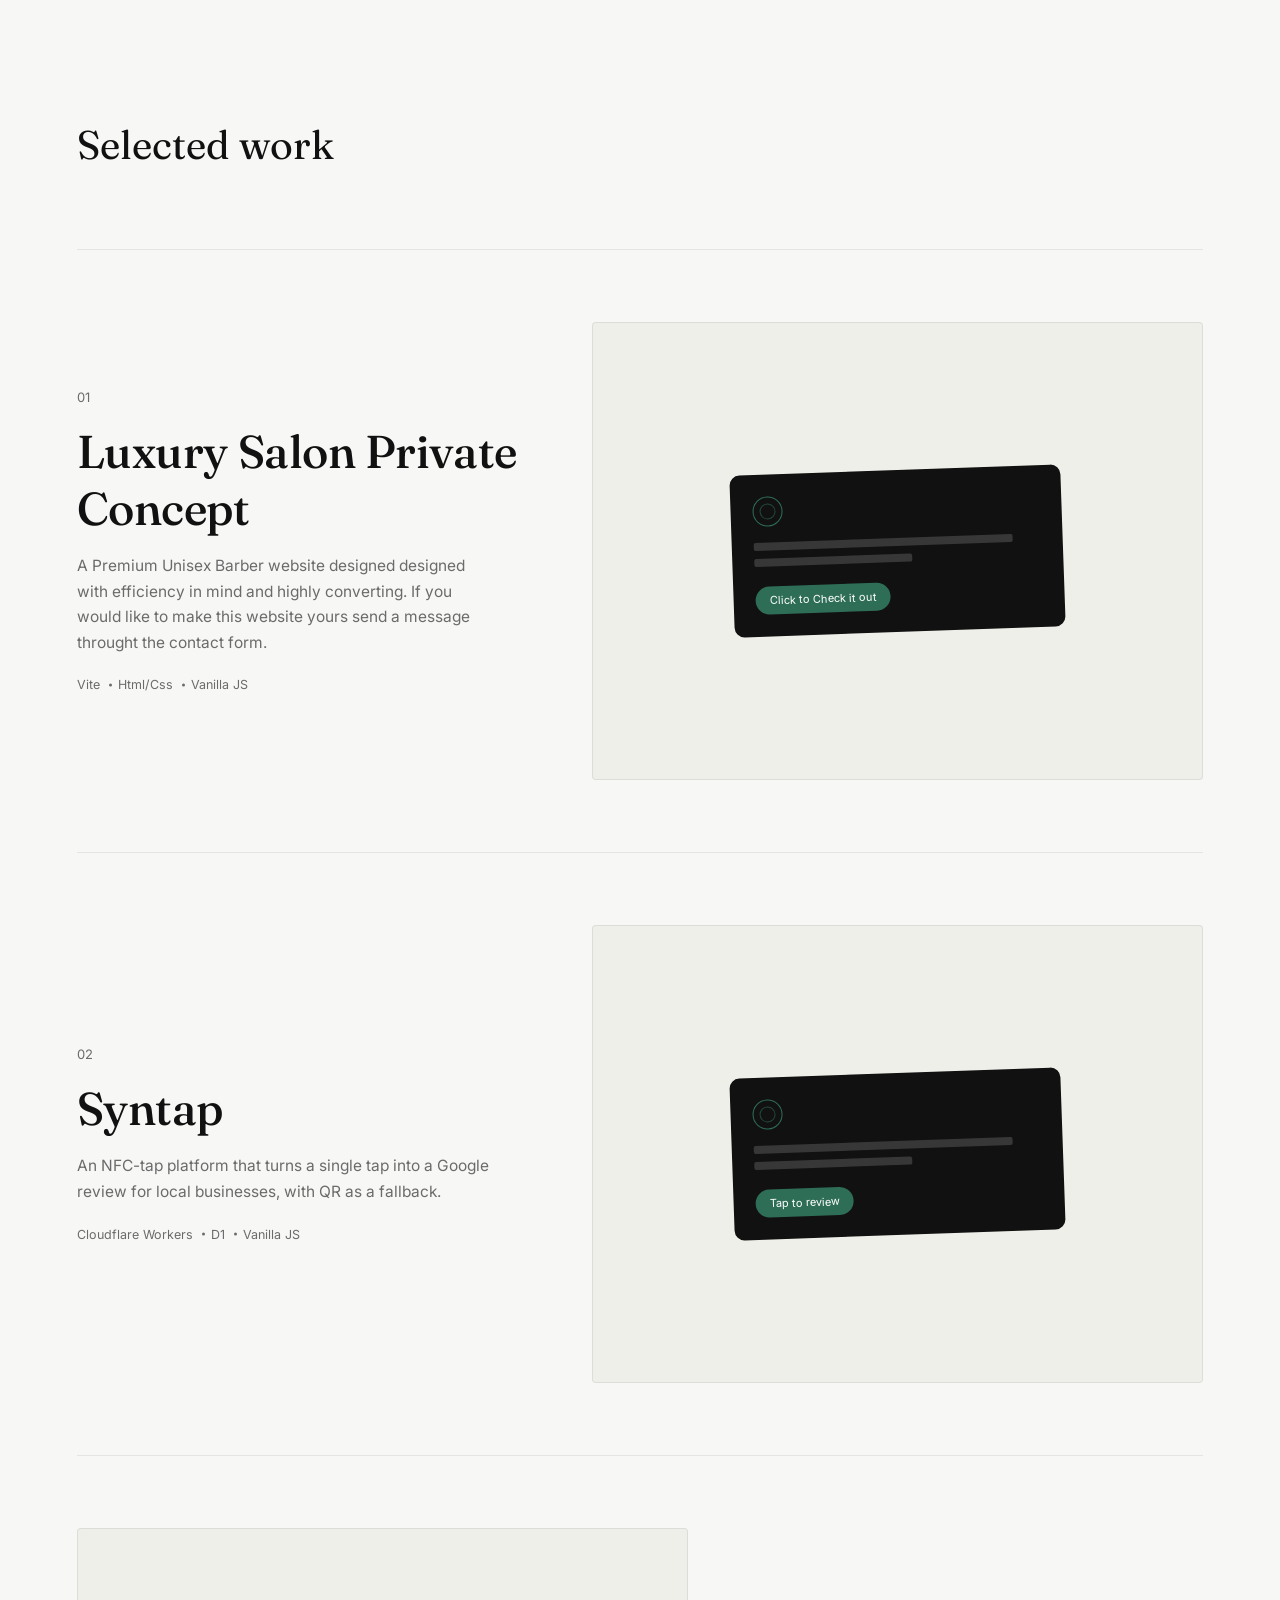
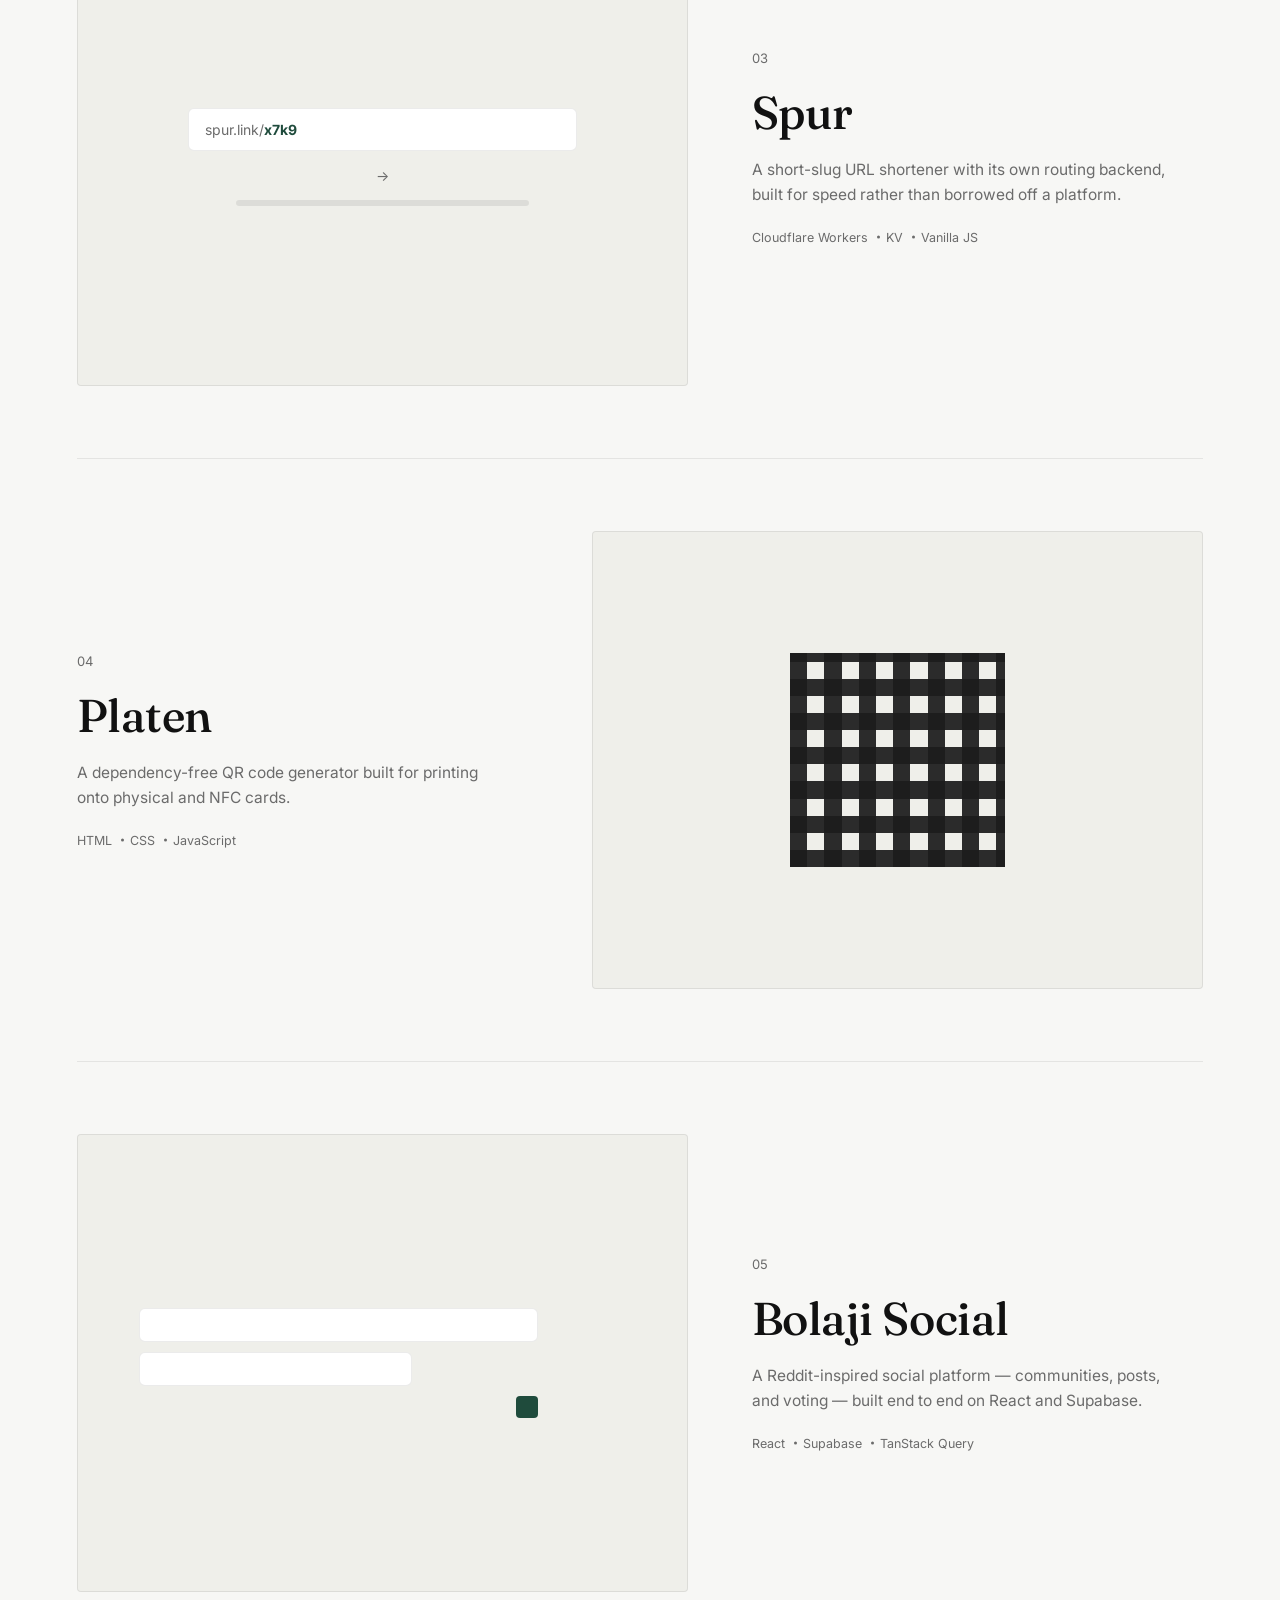
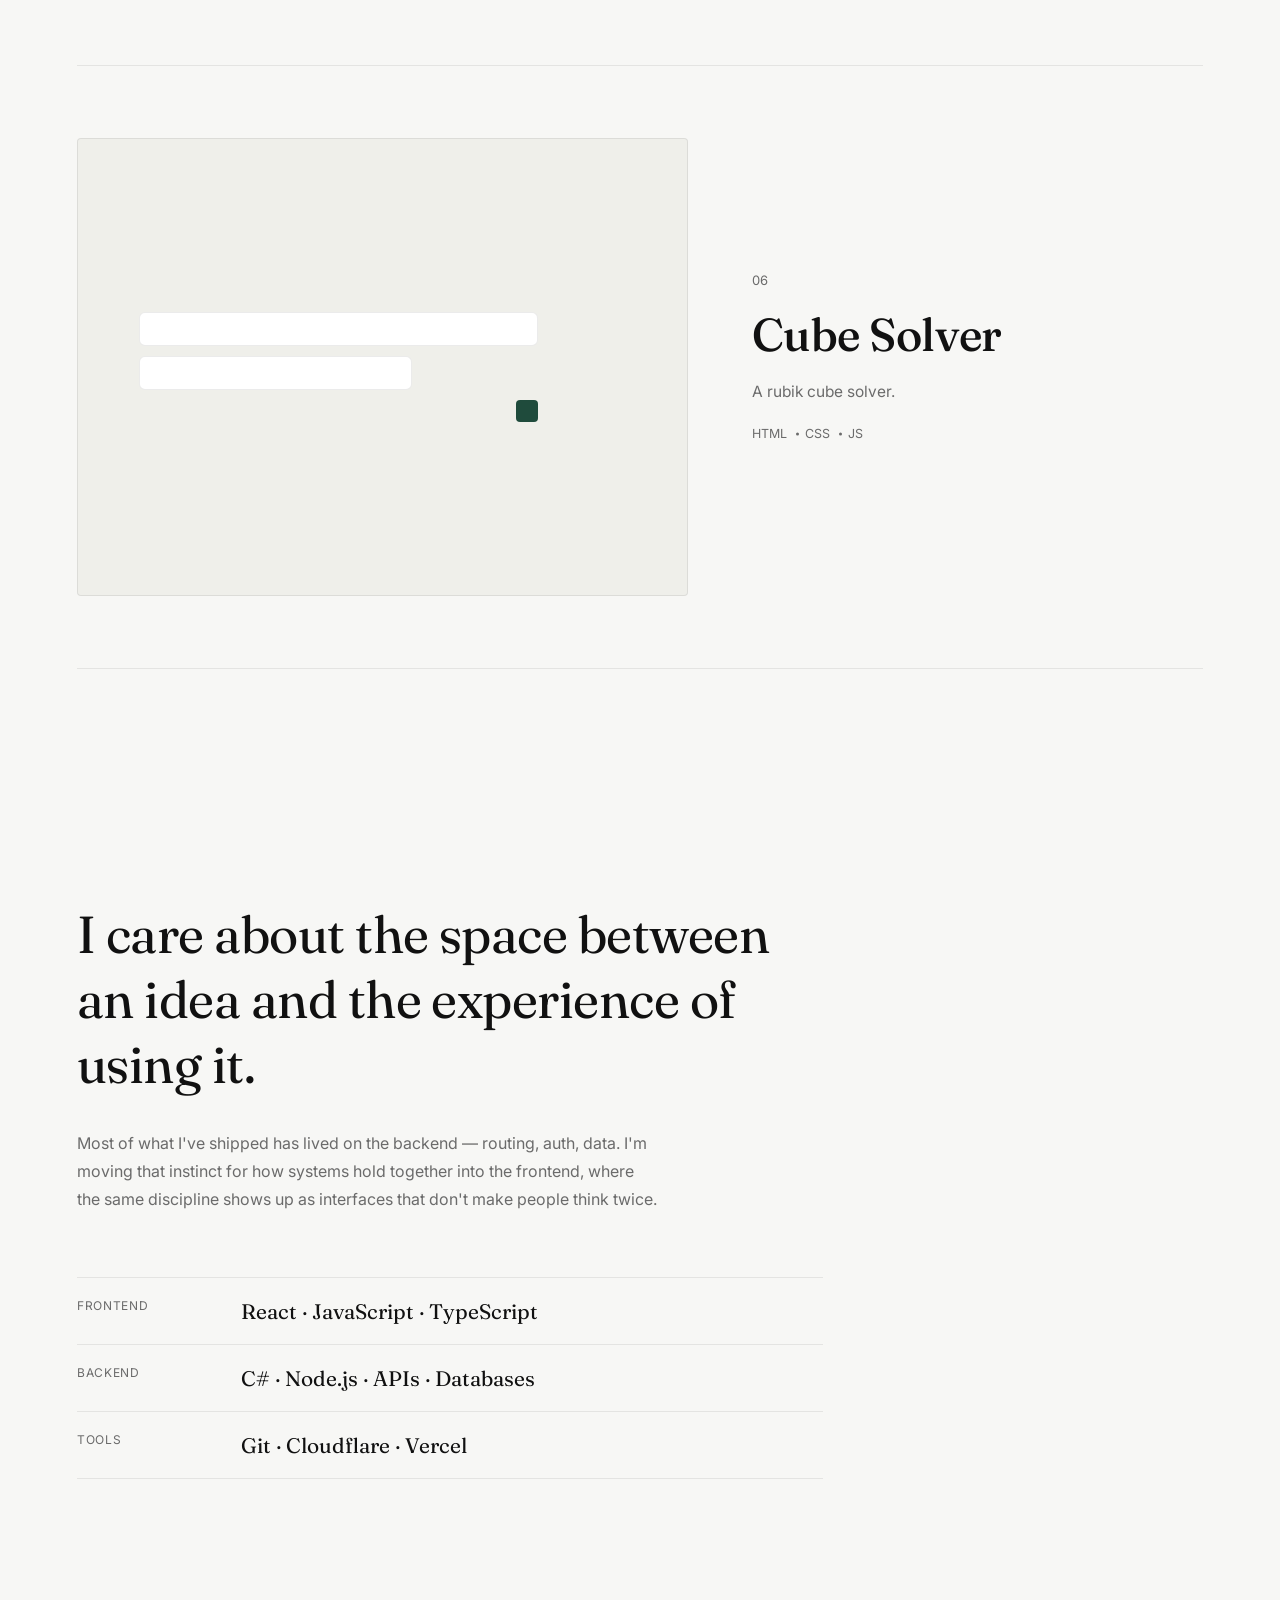
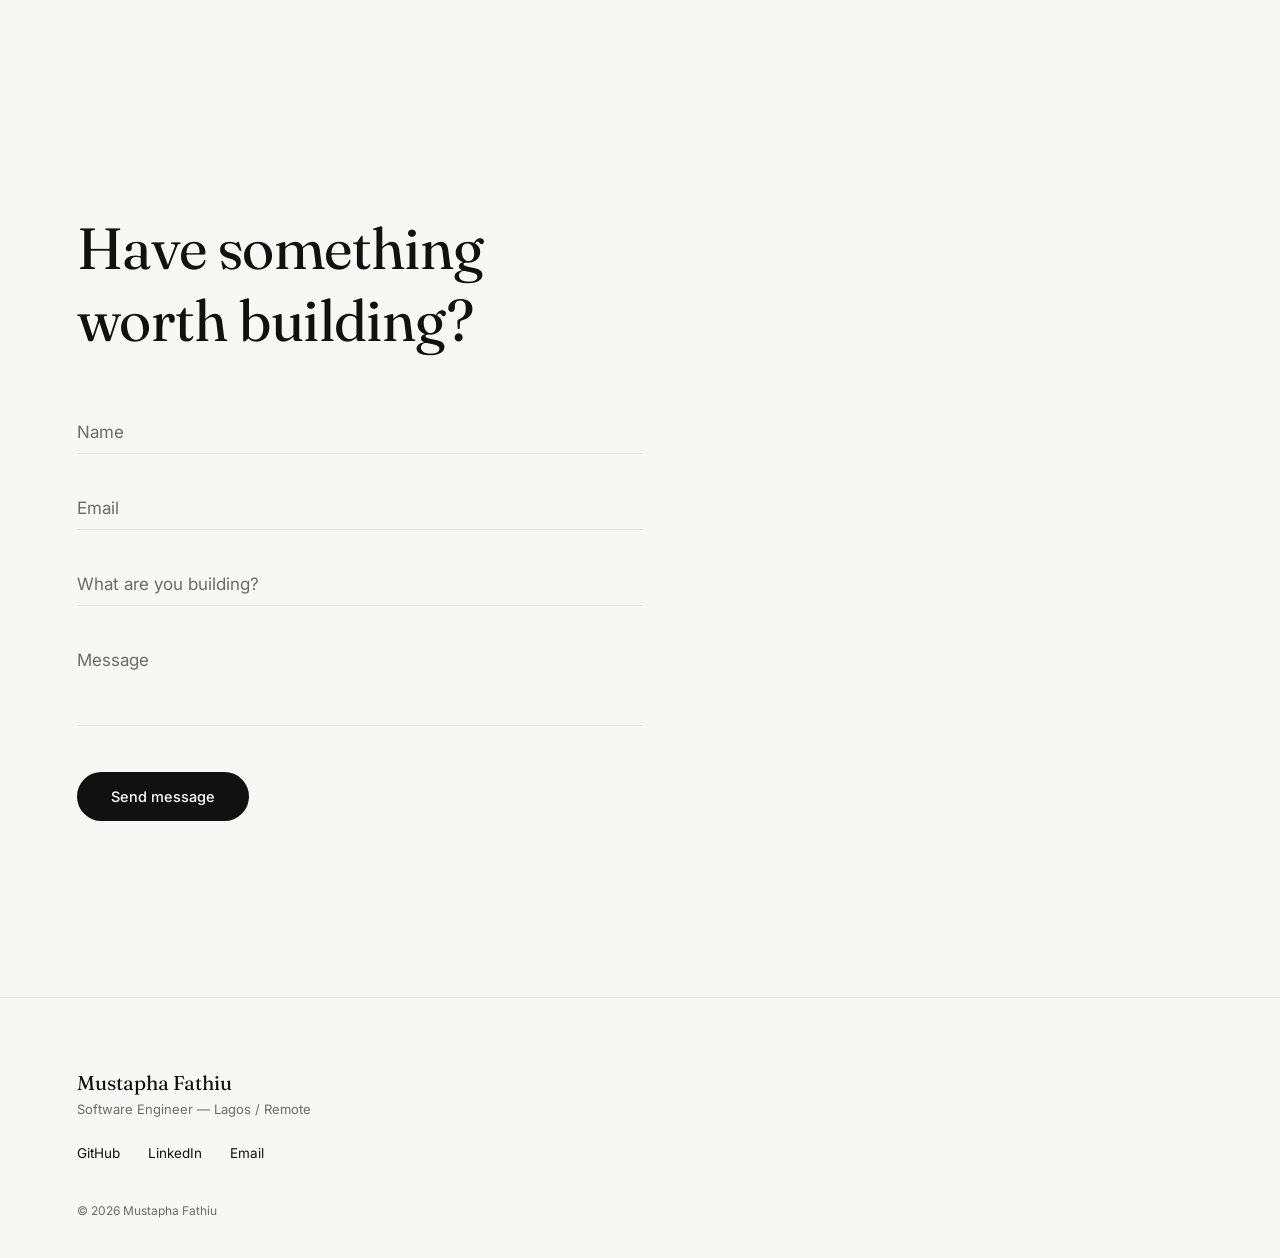
==== commit bd90fa50: "Update project link aria-label in index.html" ====
--- a/index.html
+++ b/index.html
@@ -197,7 +197,7 @@
         </div>
       </div>
       <!-- Live: Bolaji Social on Netlify -->
-      <a class="project-link-overlay" href="https://bolaji-social-app.netlify.app" aria-label="View Bolaji Social" target="_blank" rel="noopener"></a>
+      <a class="project-link-overlay" href="https://bolaji-social-app.netlify.app" aria-label="View Cubic Solver" target="_blank" rel="noopener"></a>
     </article>
 
     <article class="project project-reverse" data-tilt>
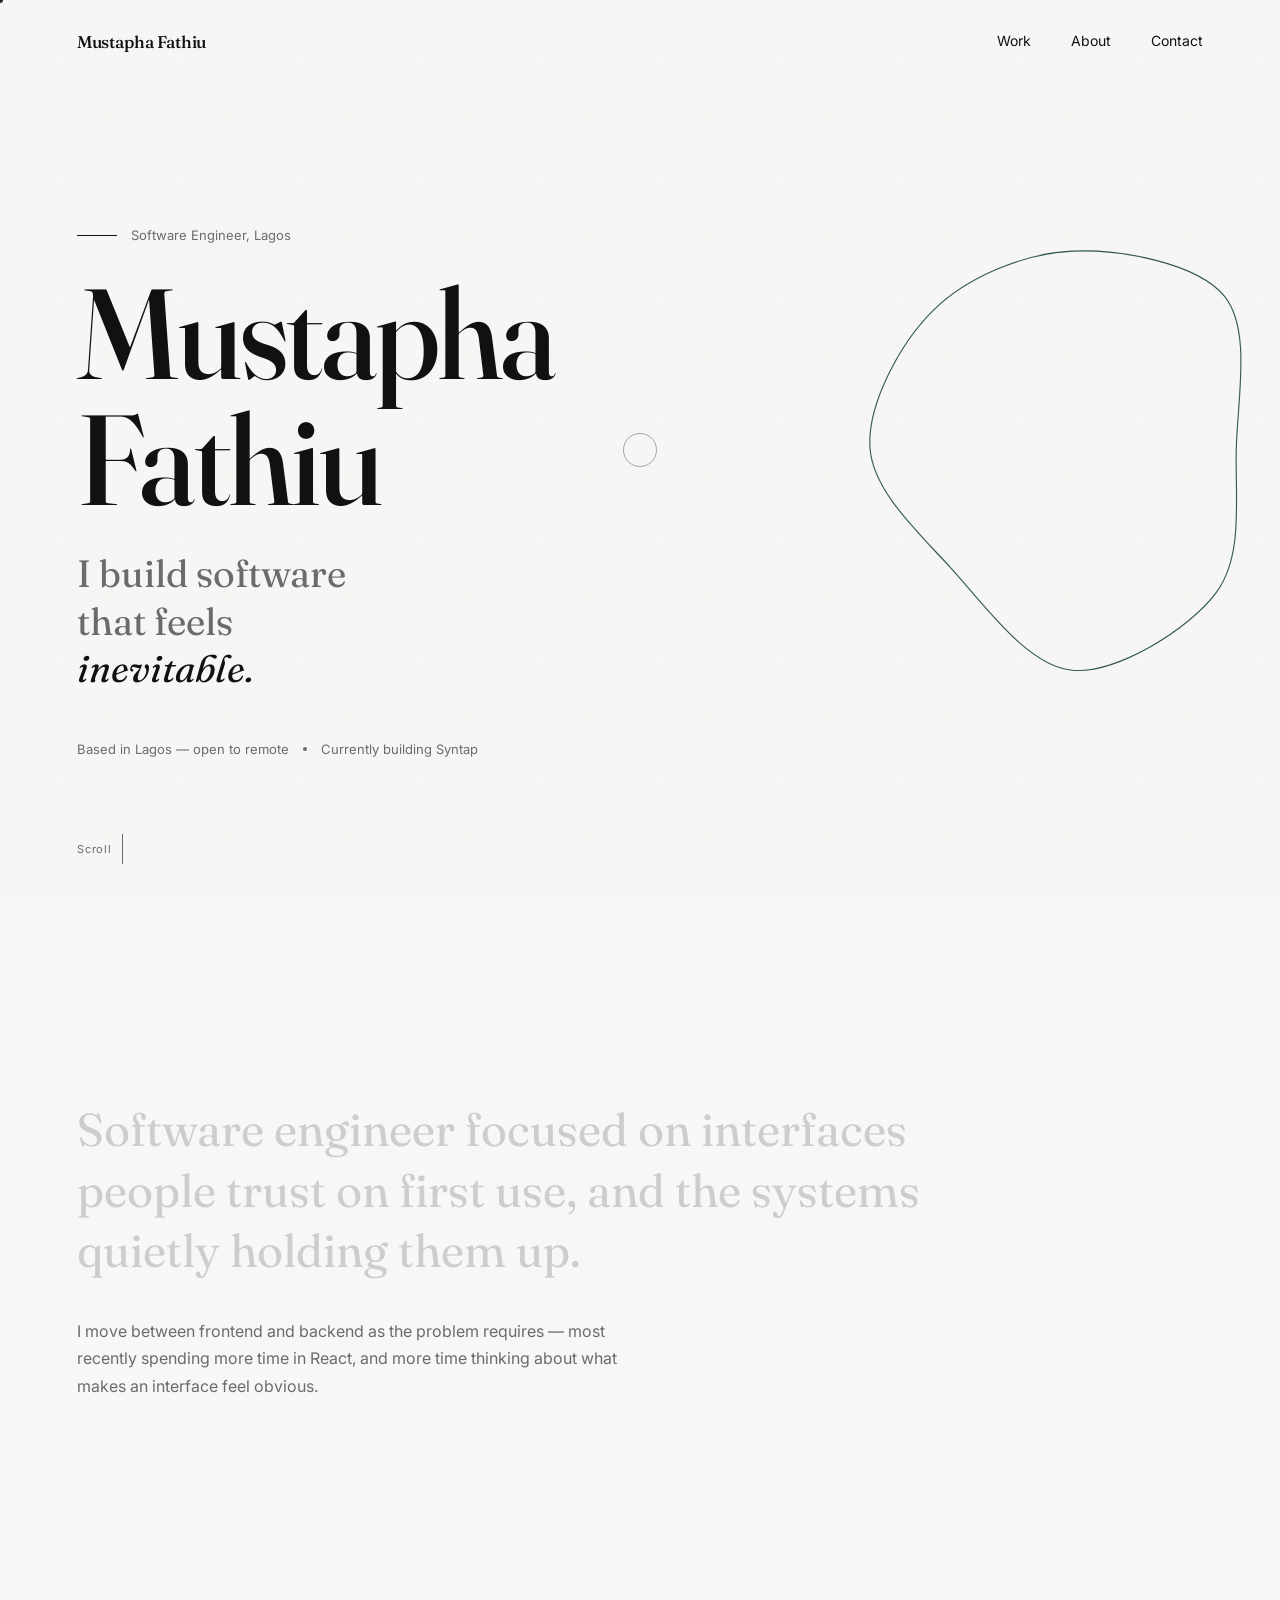
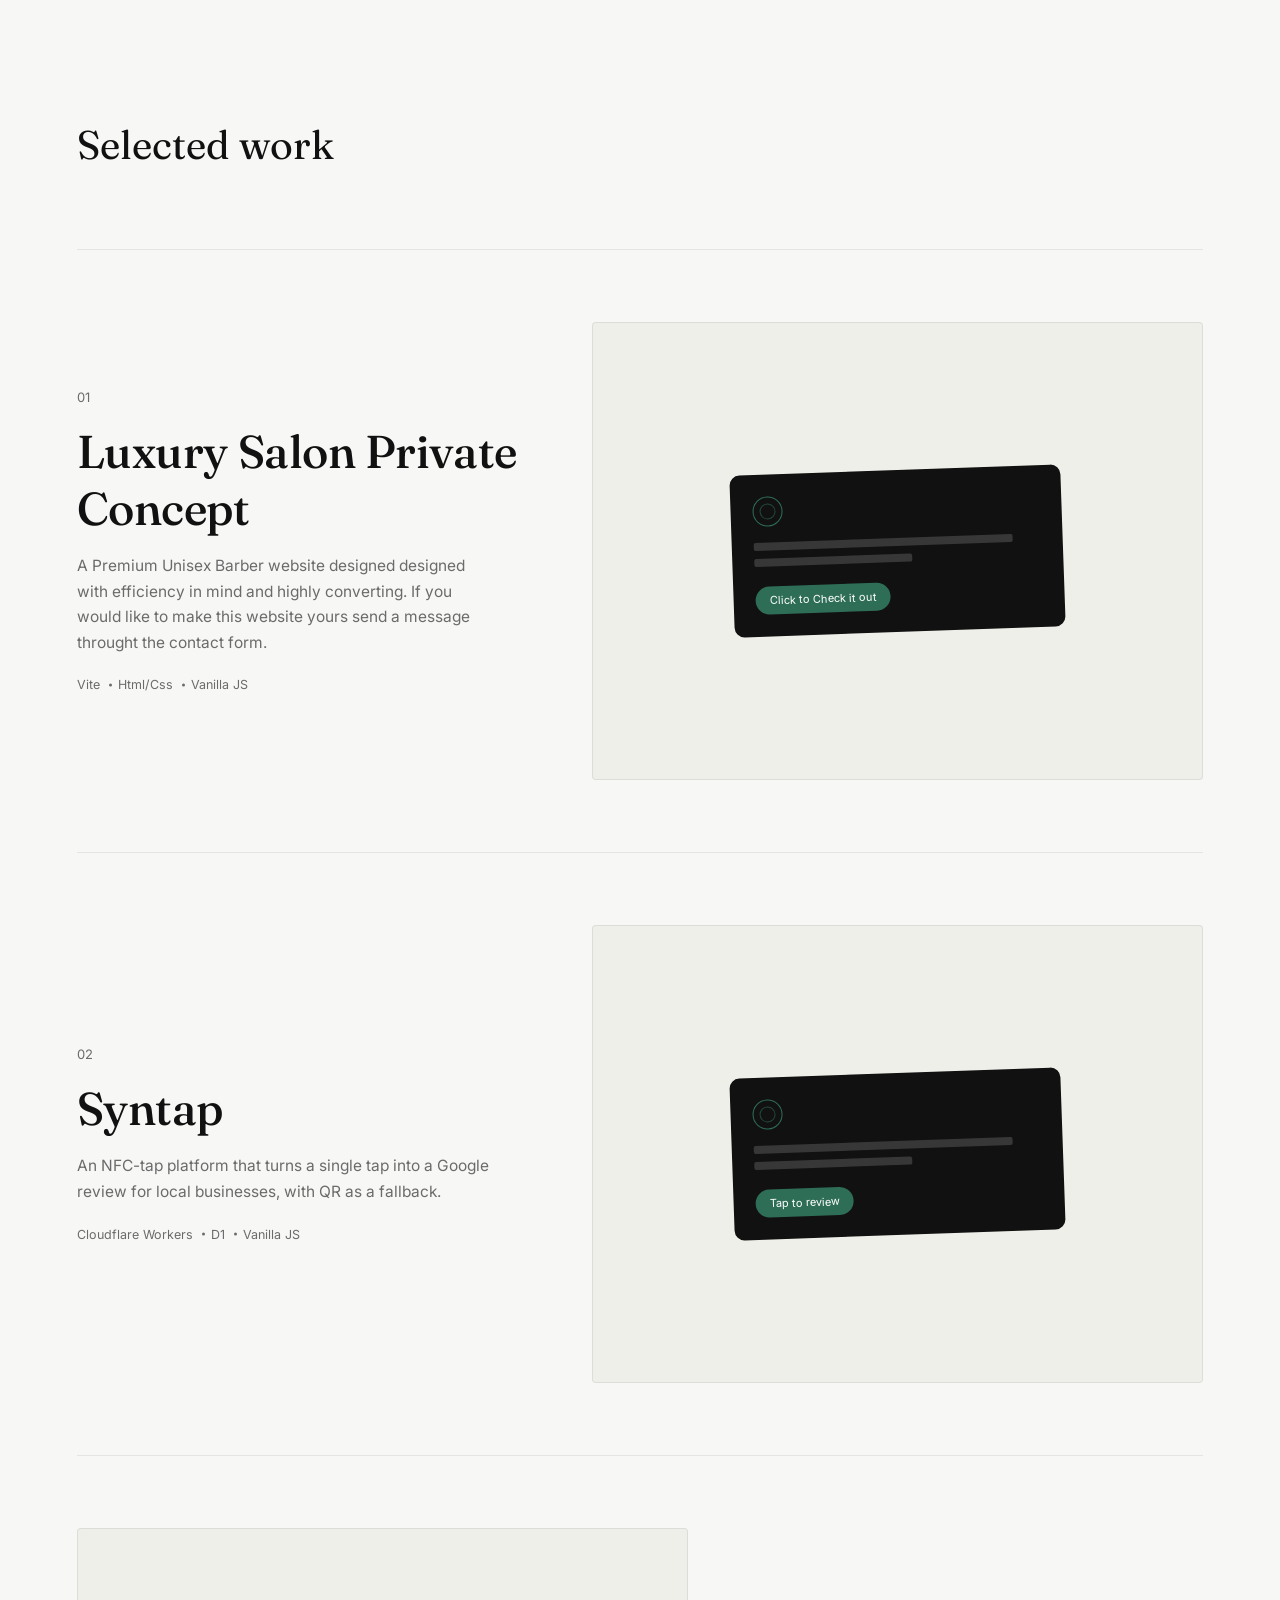
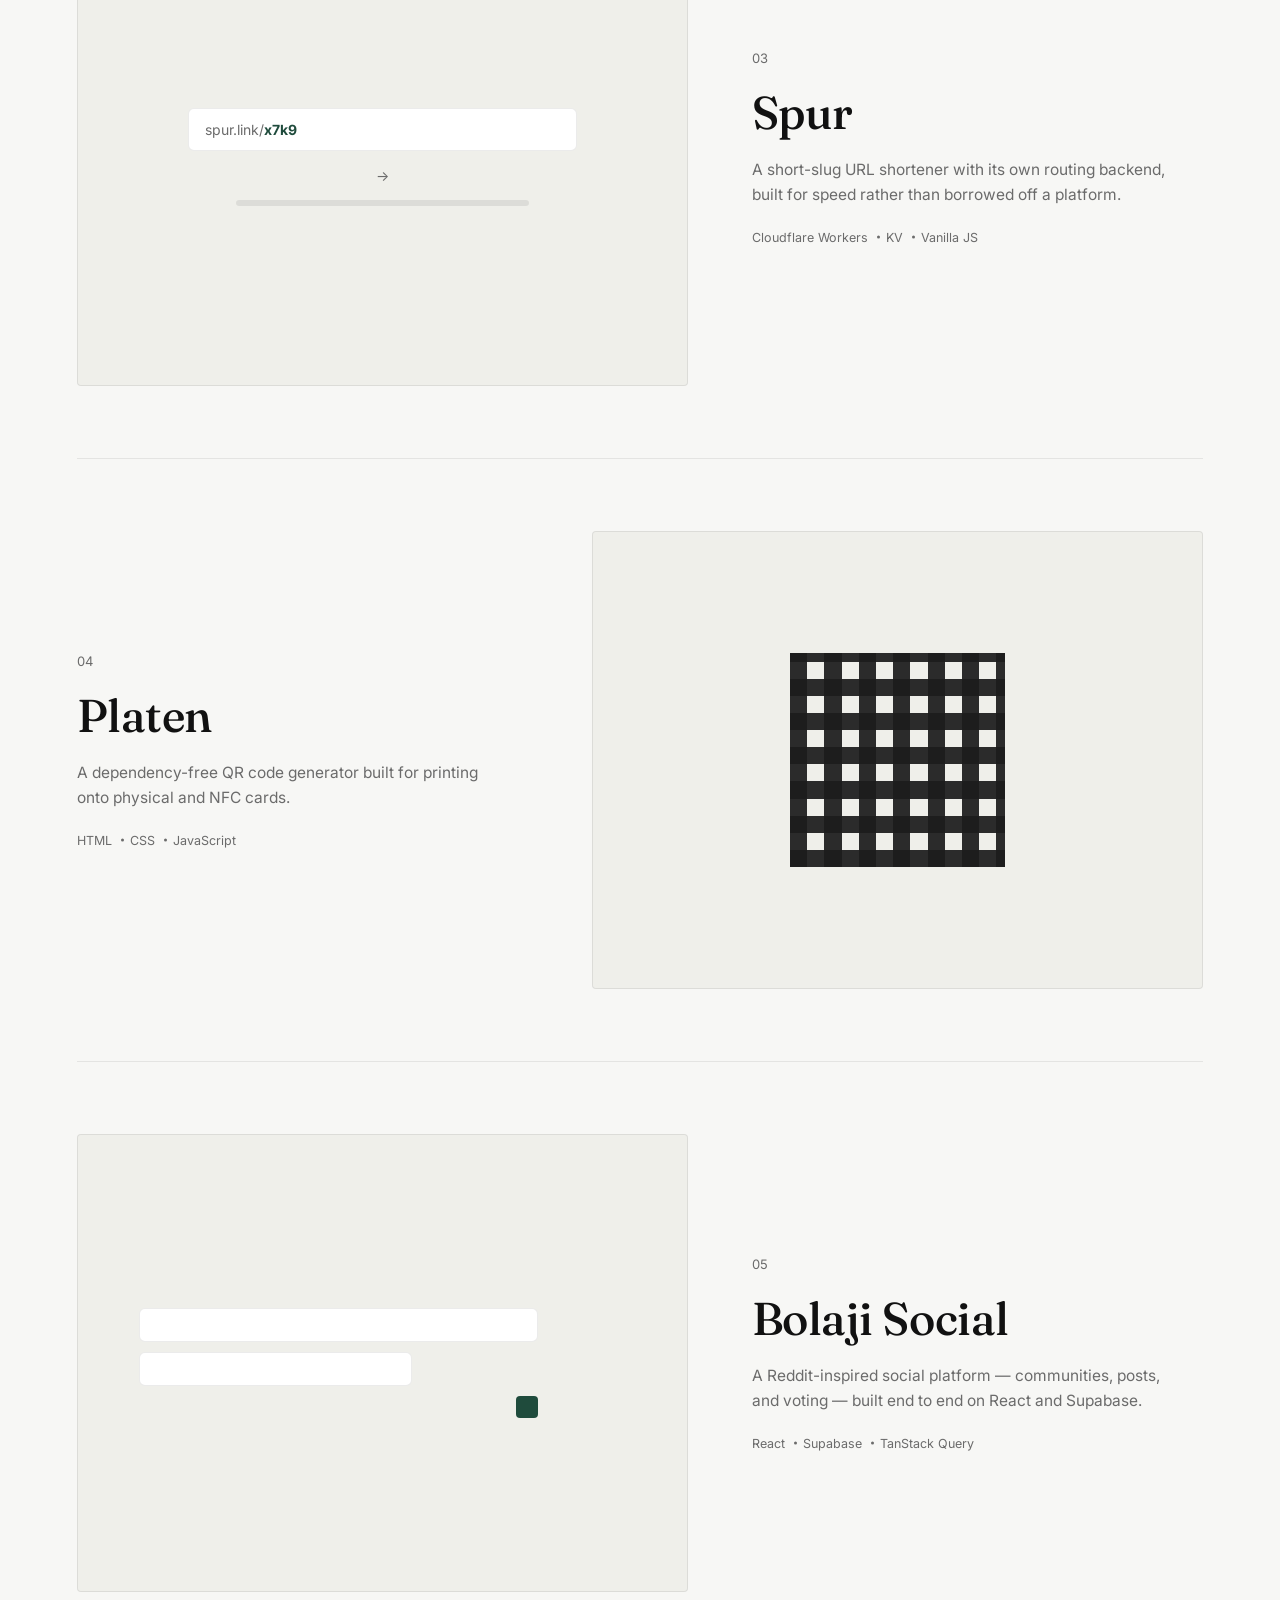
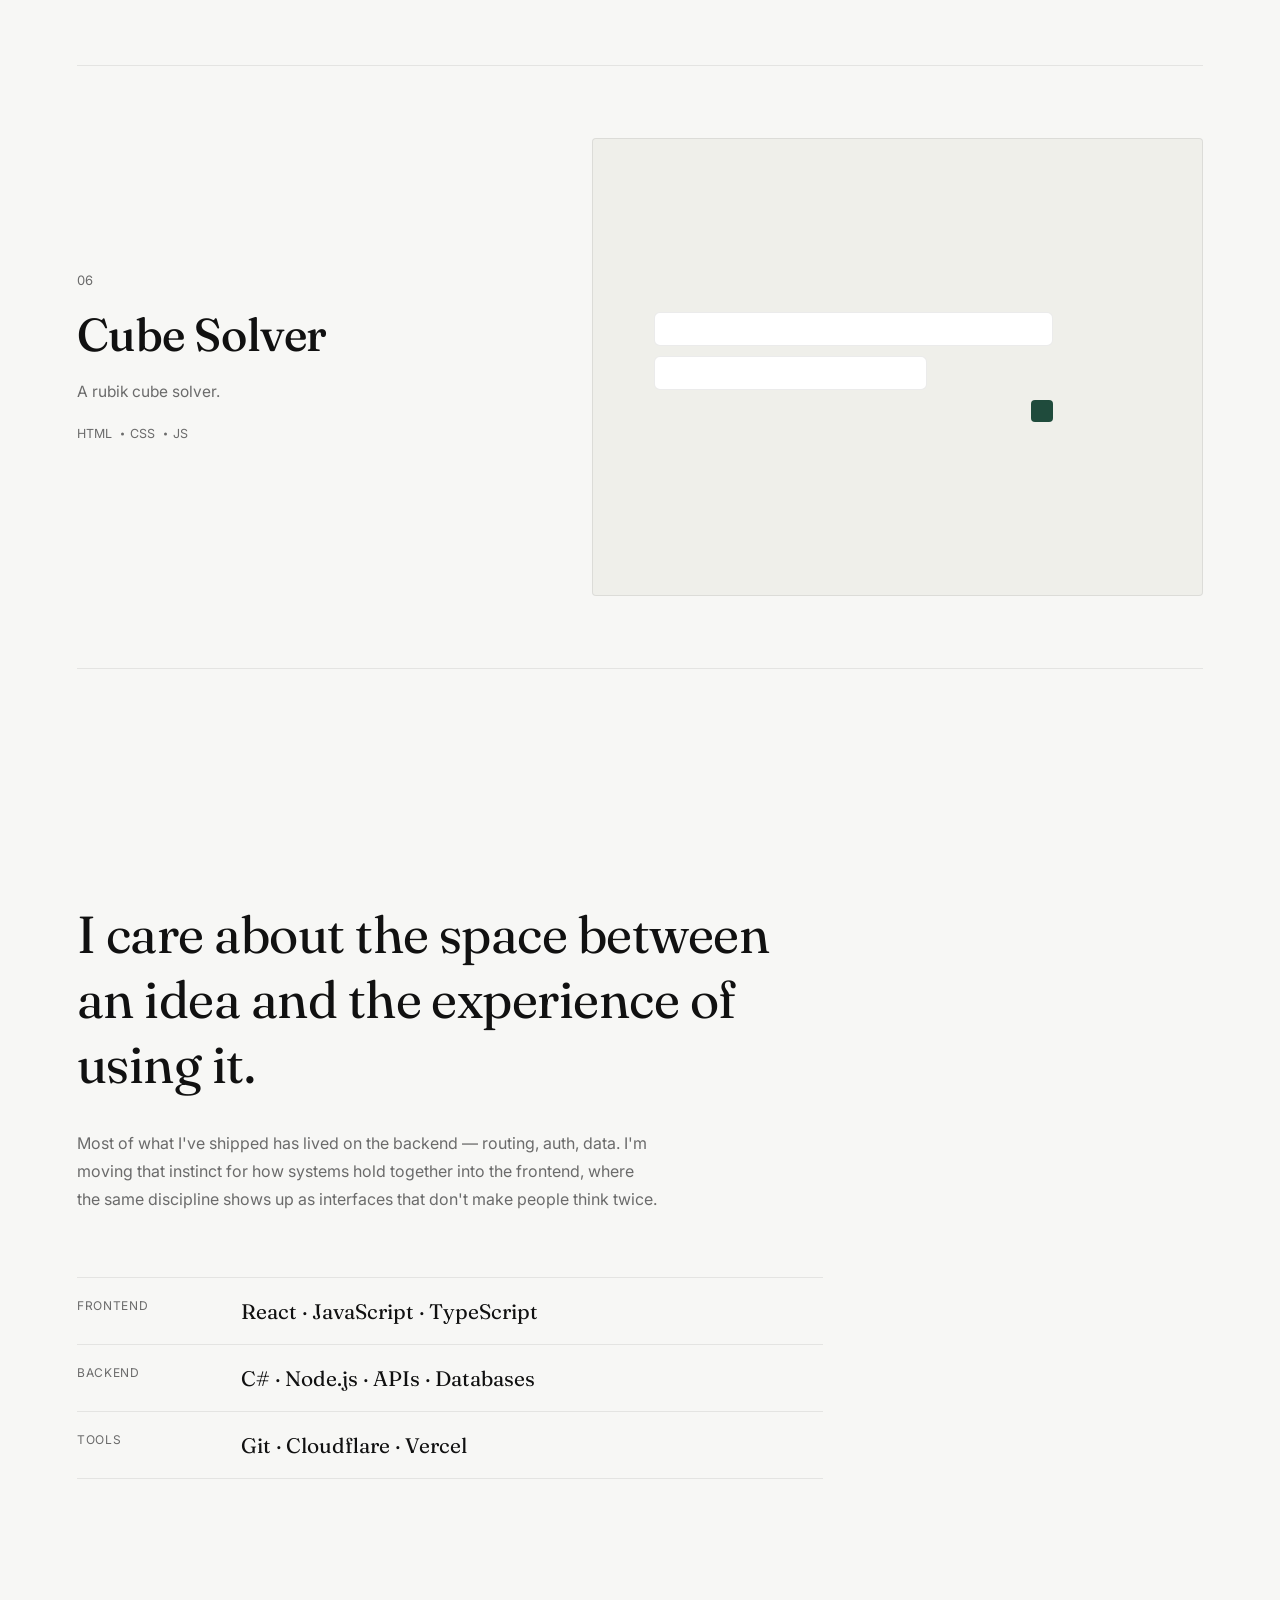
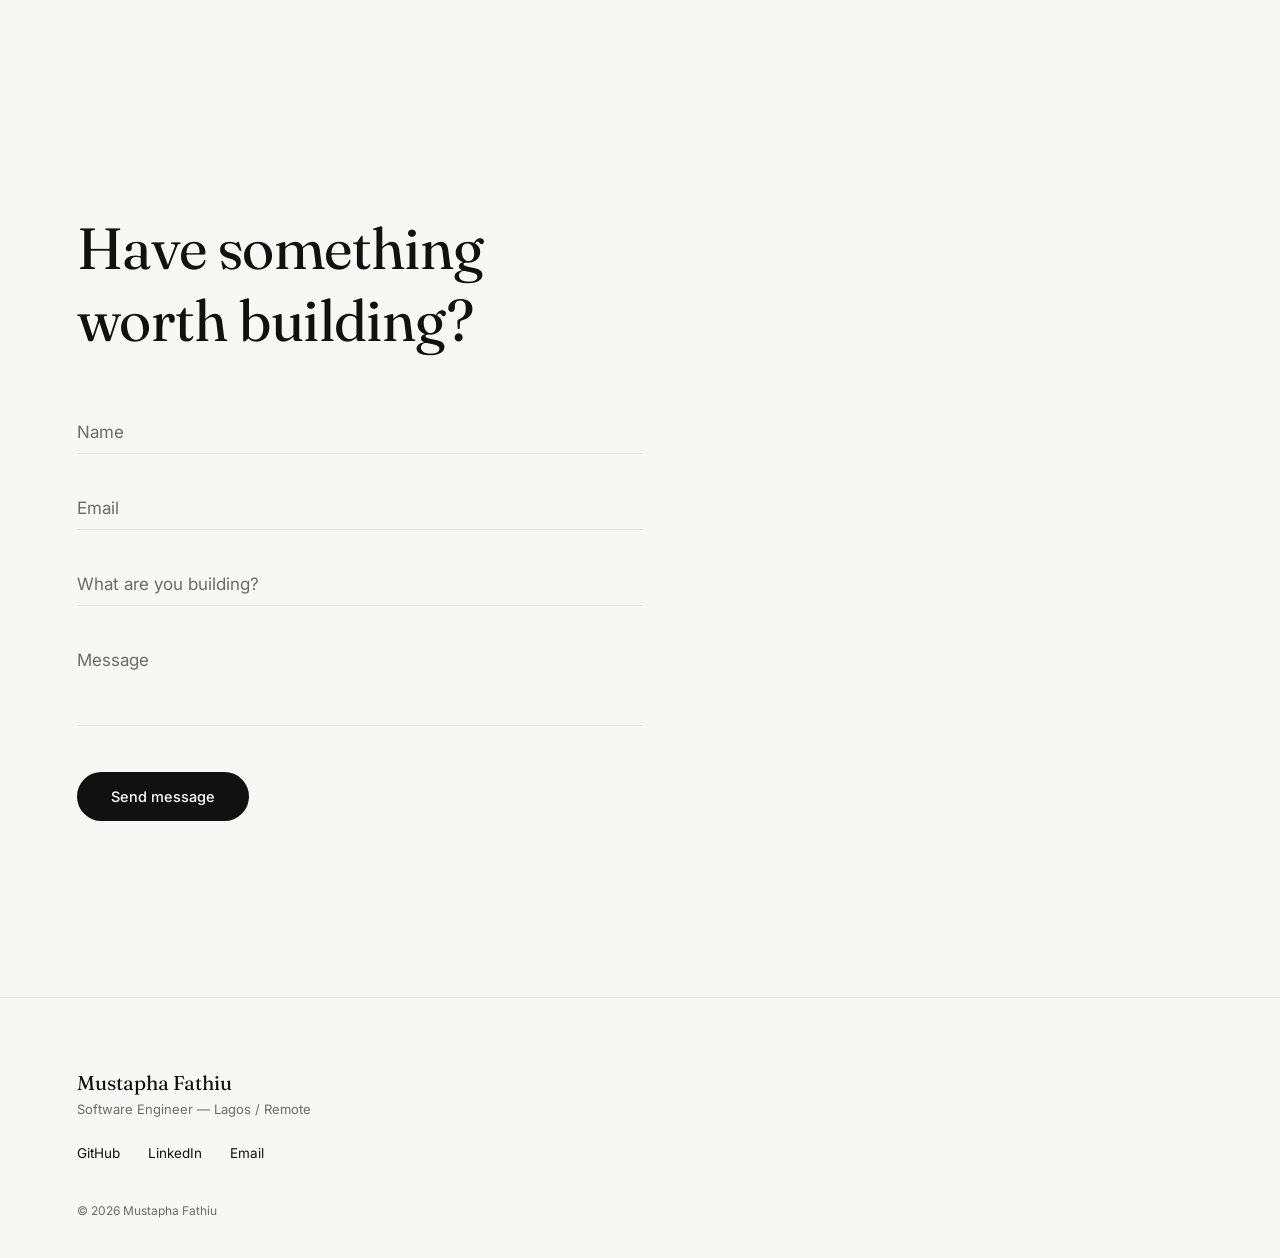
==== commit 2b284254: "Remove reverse class from Cube Solver article" ====
--- a/index.html
+++ b/index.html
@@ -200,7 +200,7 @@
       <a class="project-link-overlay" href="https://bolaji-social-app.netlify.app" aria-label="View Cubic Solver" target="_blank" rel="noopener"></a>
     </article>
 
-    <article class="project project-reverse" data-tilt>
+    <article class="project" data-tilt>
       <div class="project-info">
         <span class="project-index">06</span>
         <h3 class="project-name">Cube Solver</h3>
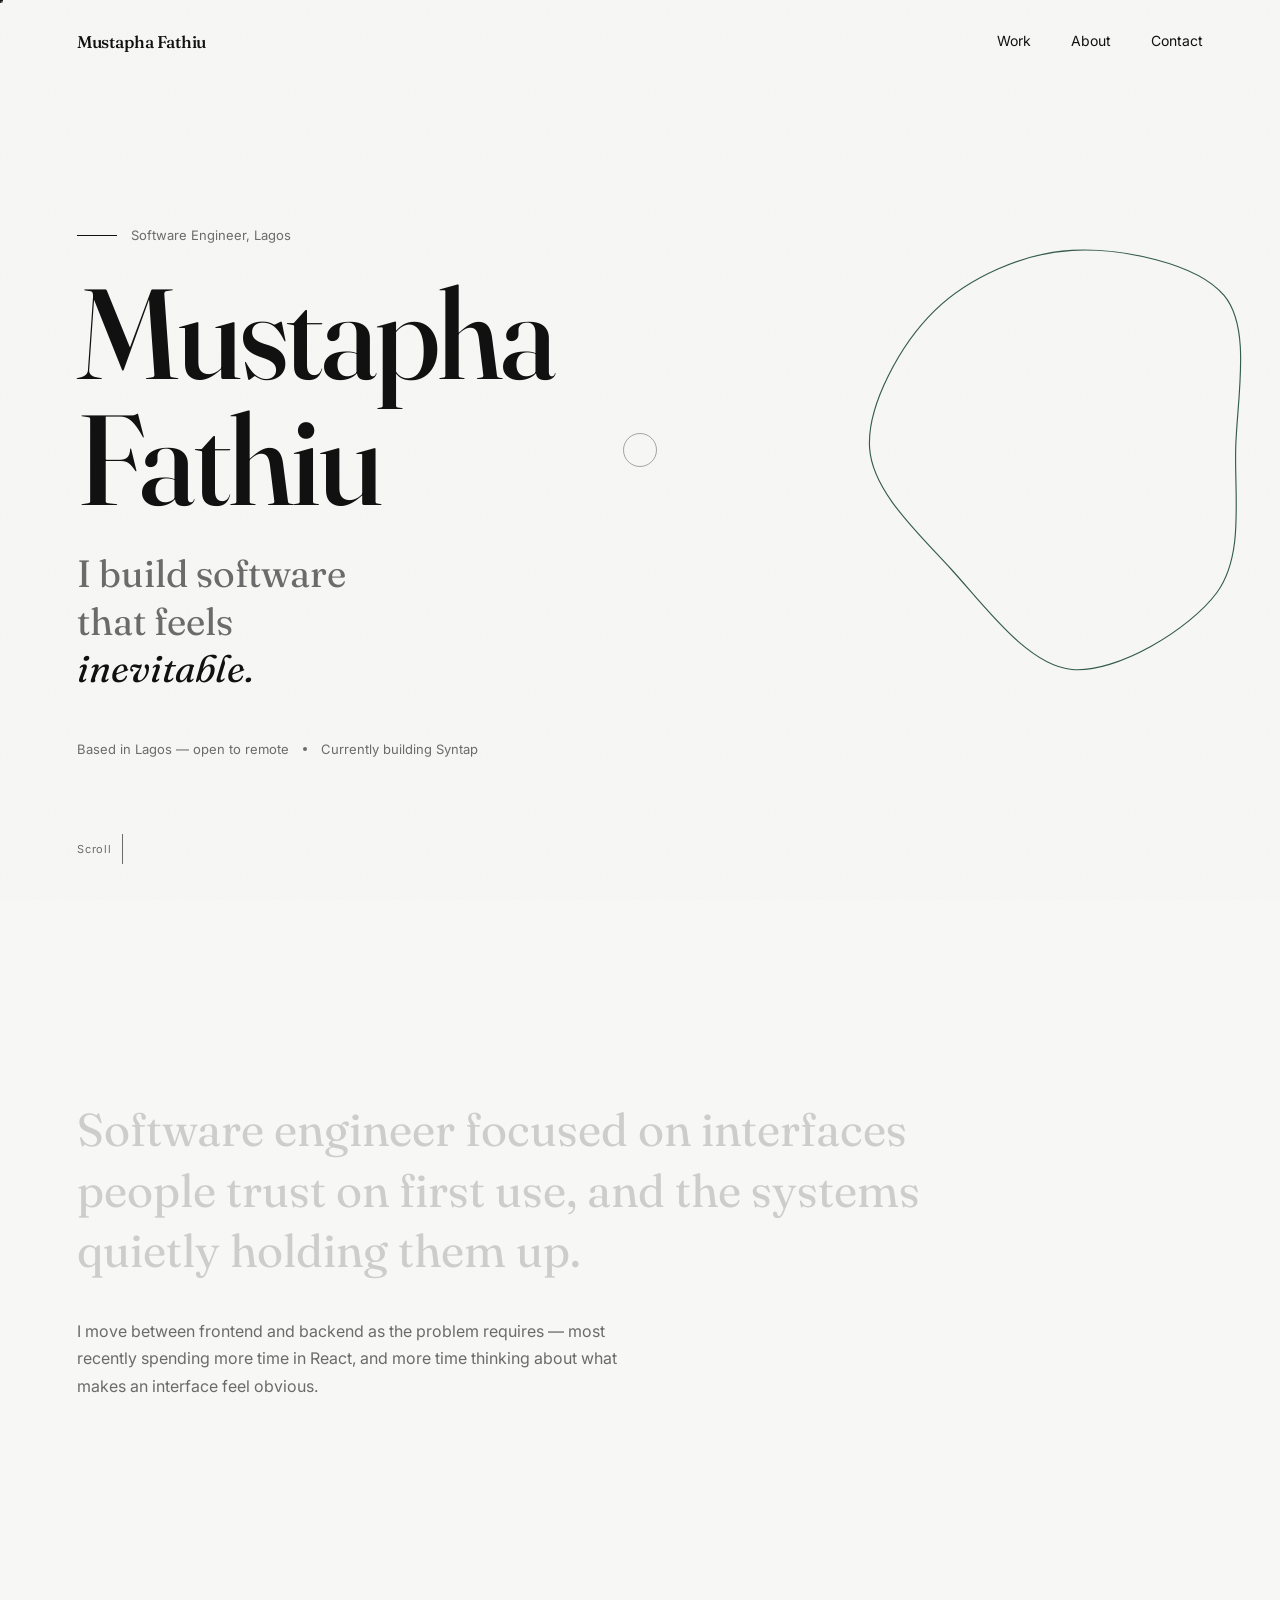
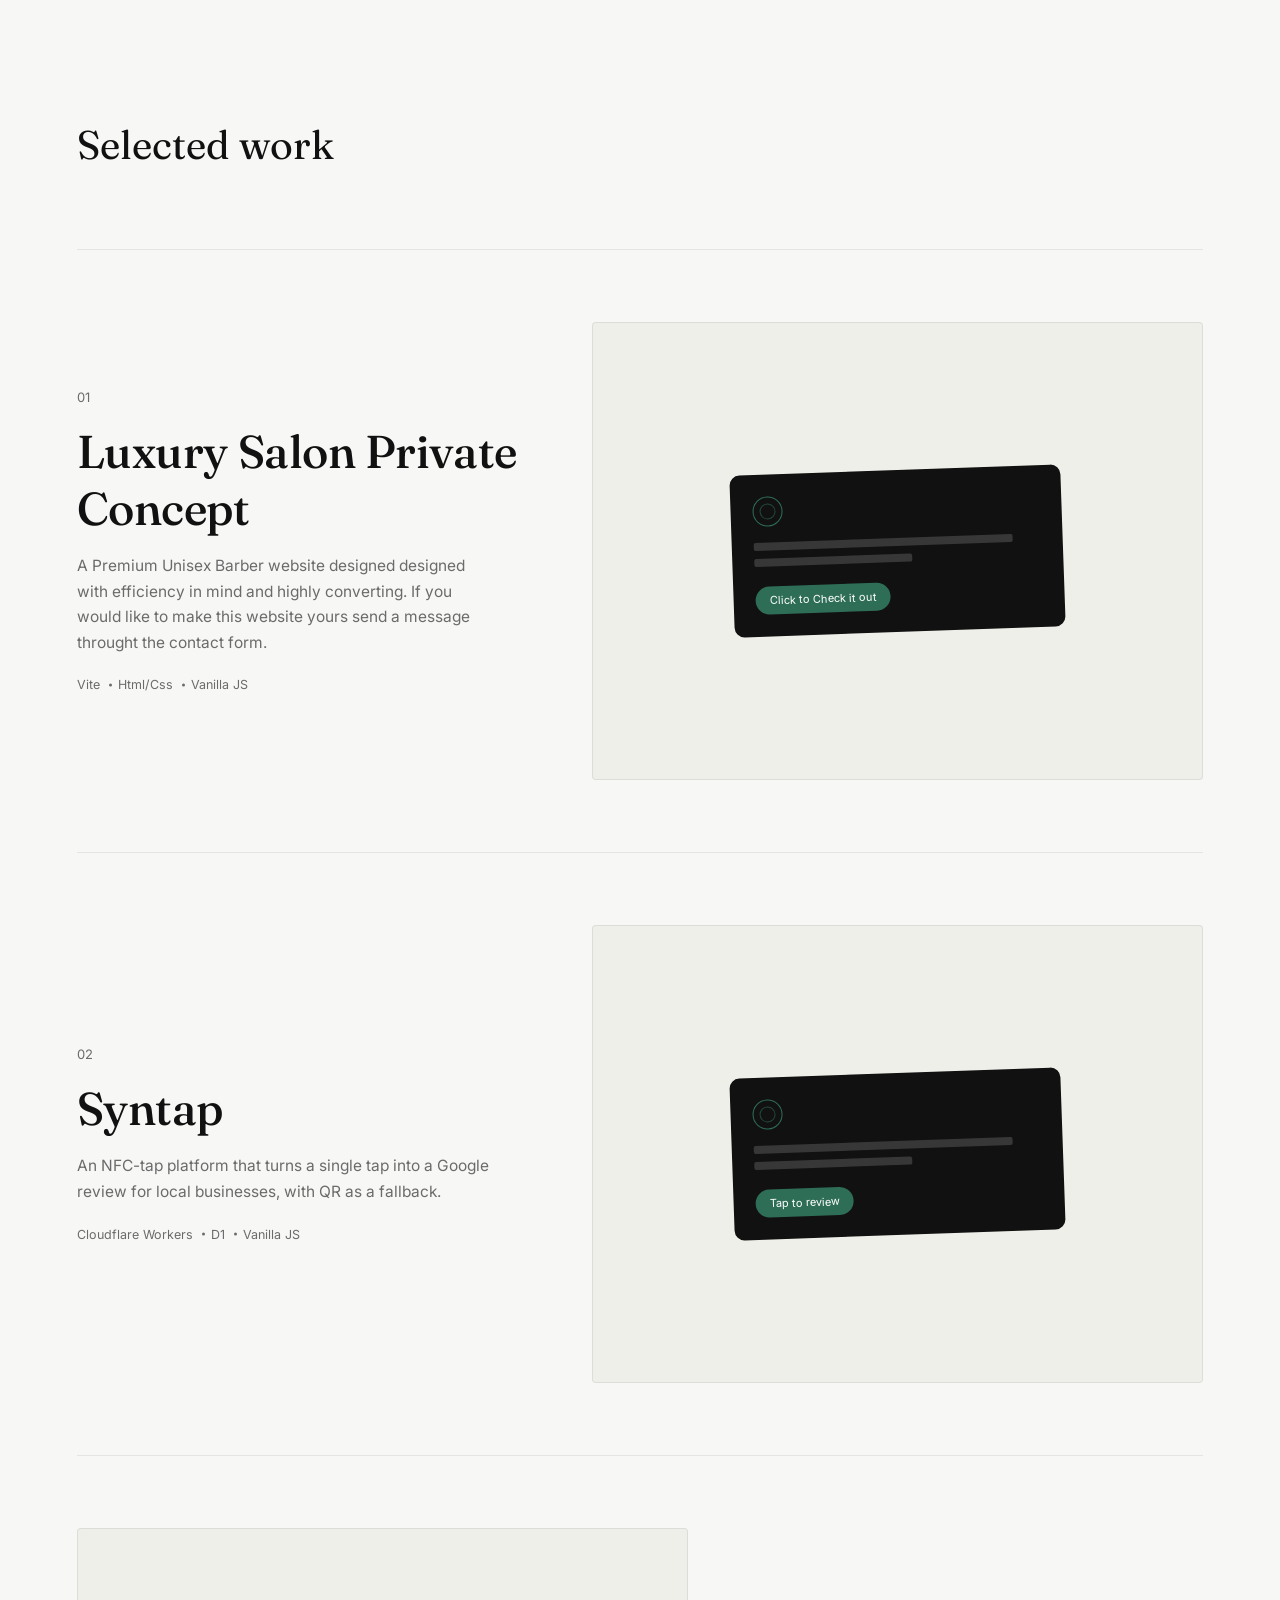
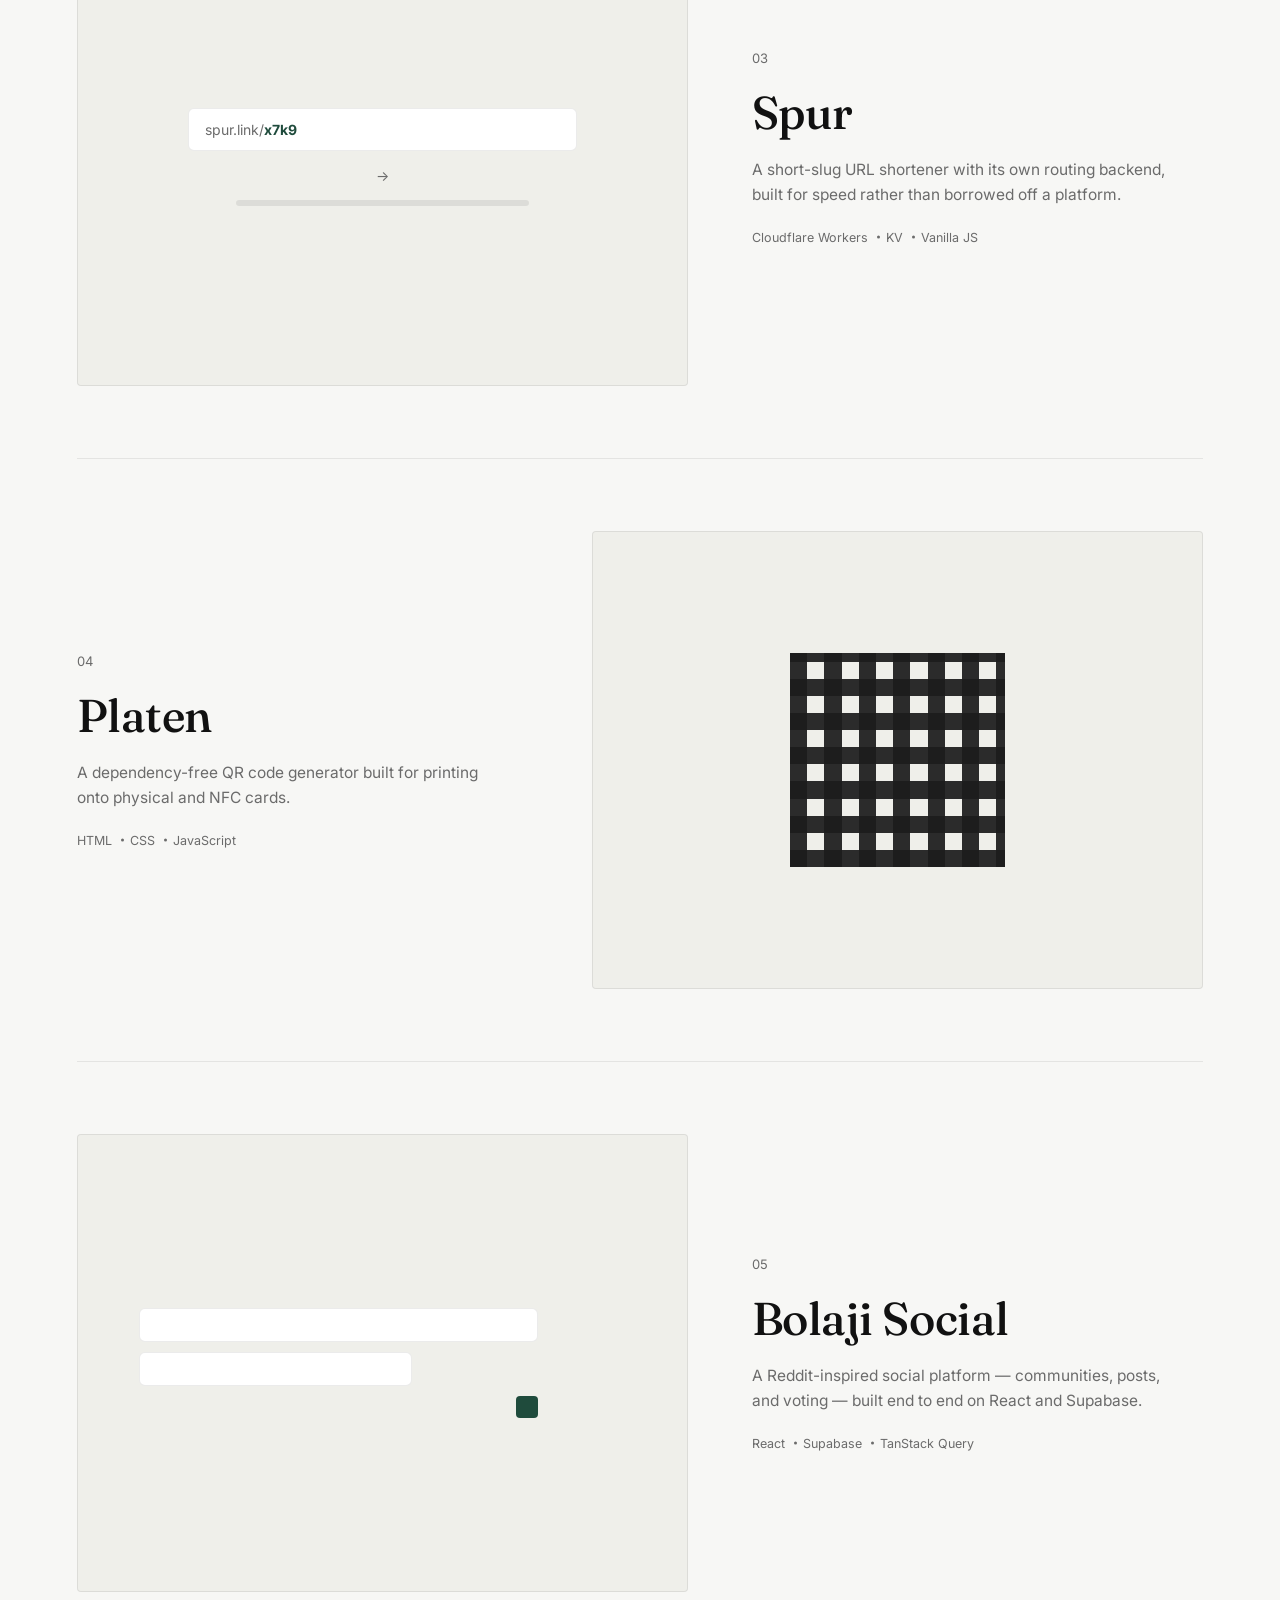
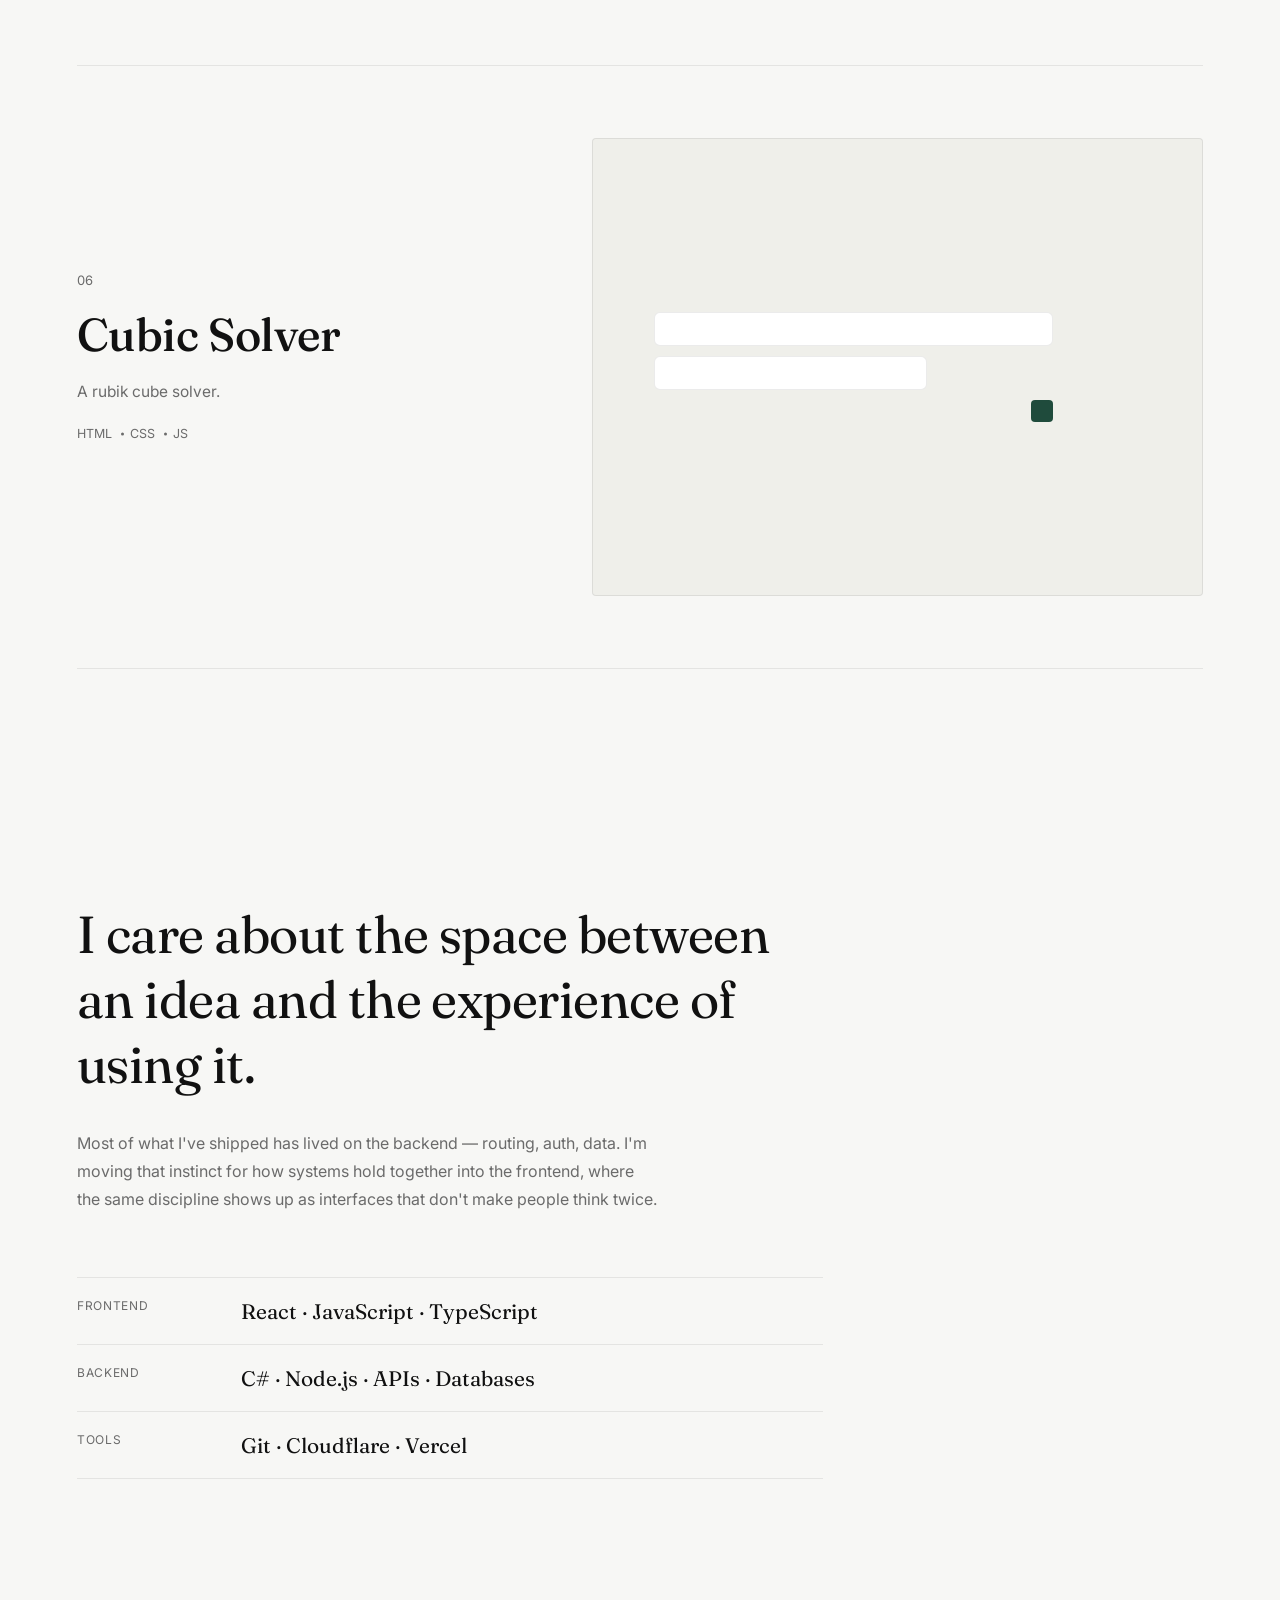
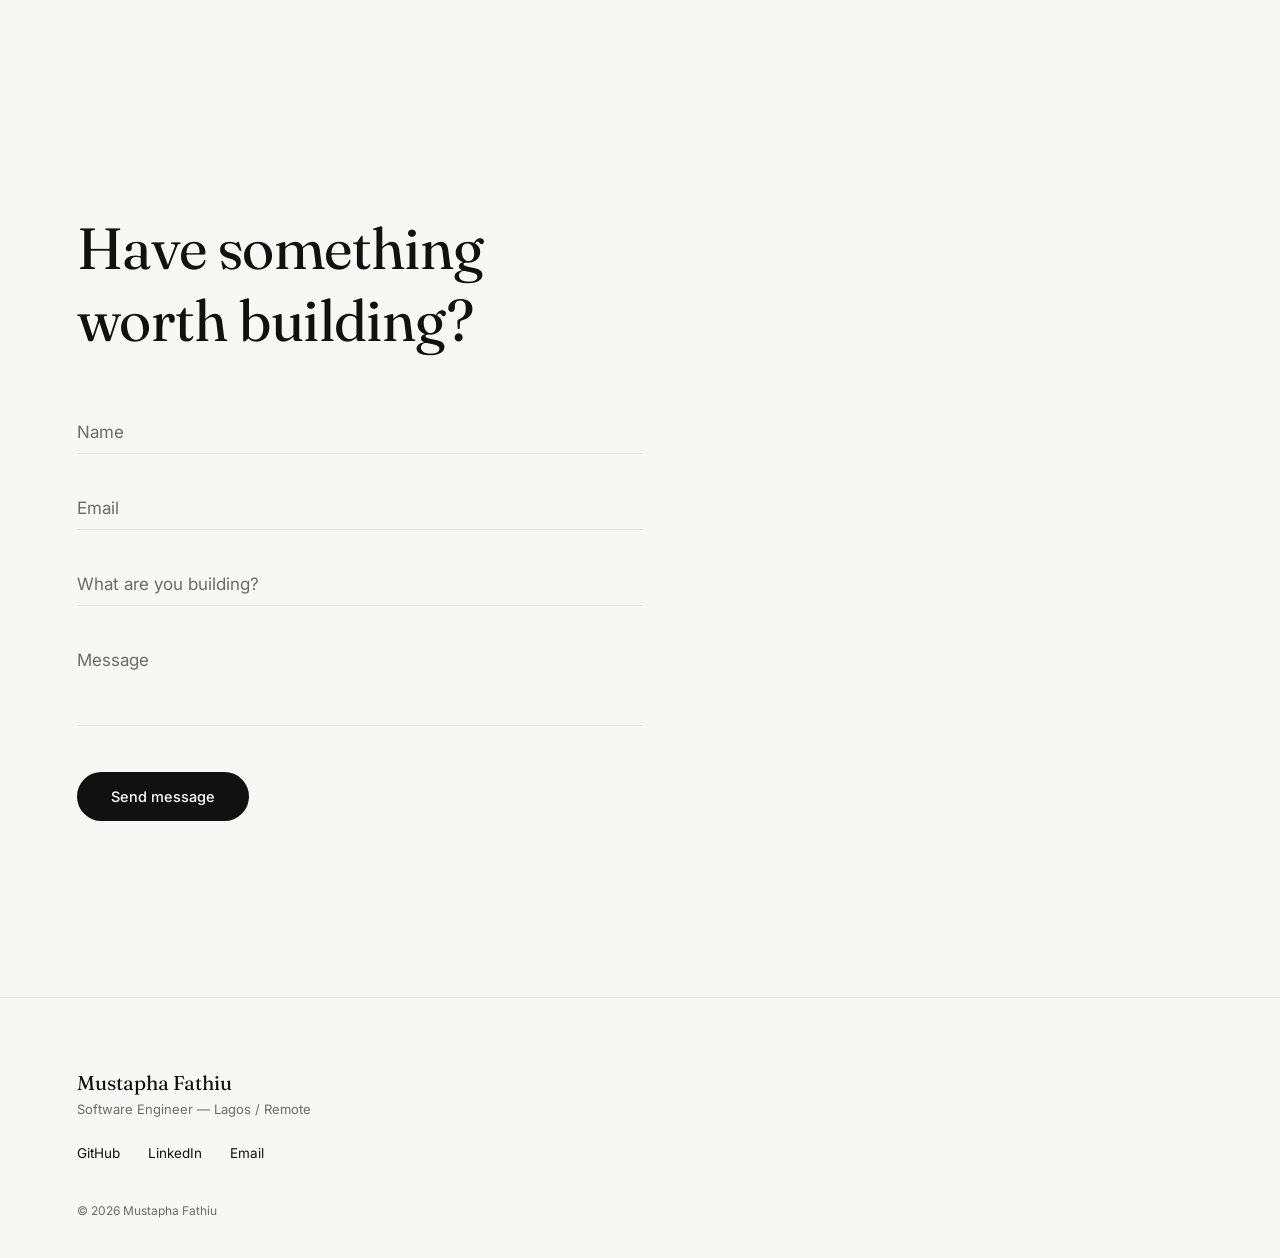
==== commit 8a4a4104: "Rename project from 'Cube Solver' to 'Cubic Solver'" ====
--- a/index.html
+++ b/index.html
@@ -203,7 +203,7 @@
     <article class="project" data-tilt>
       <div class="project-info">
         <span class="project-index">06</span>
-        <h3 class="project-name">Cube Solver</h3>
+        <h3 class="project-name">Cubic Solver</h3>
         <p class="project-desc">A rubik cube solver.</p>
         <ul class="project-stack">
           <li>HTML</li><li>CSS</li><li>JS</li>
